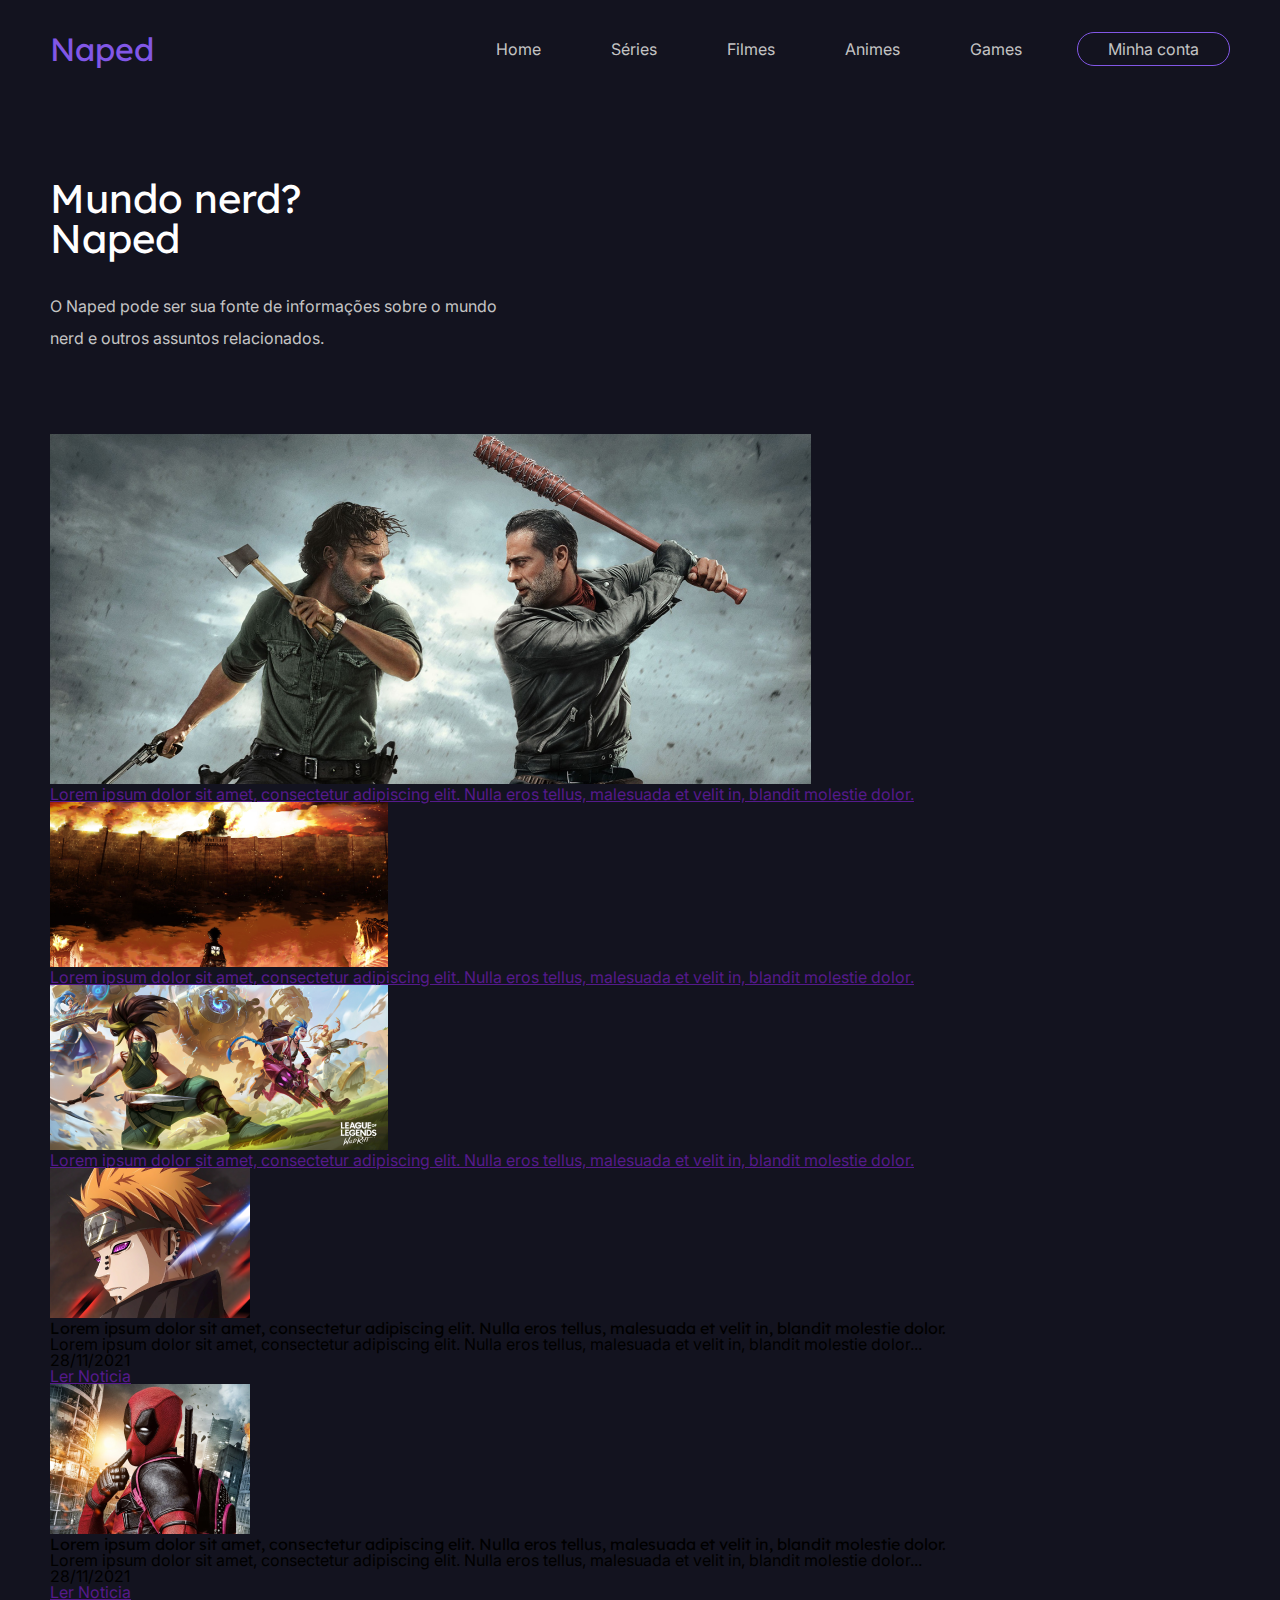
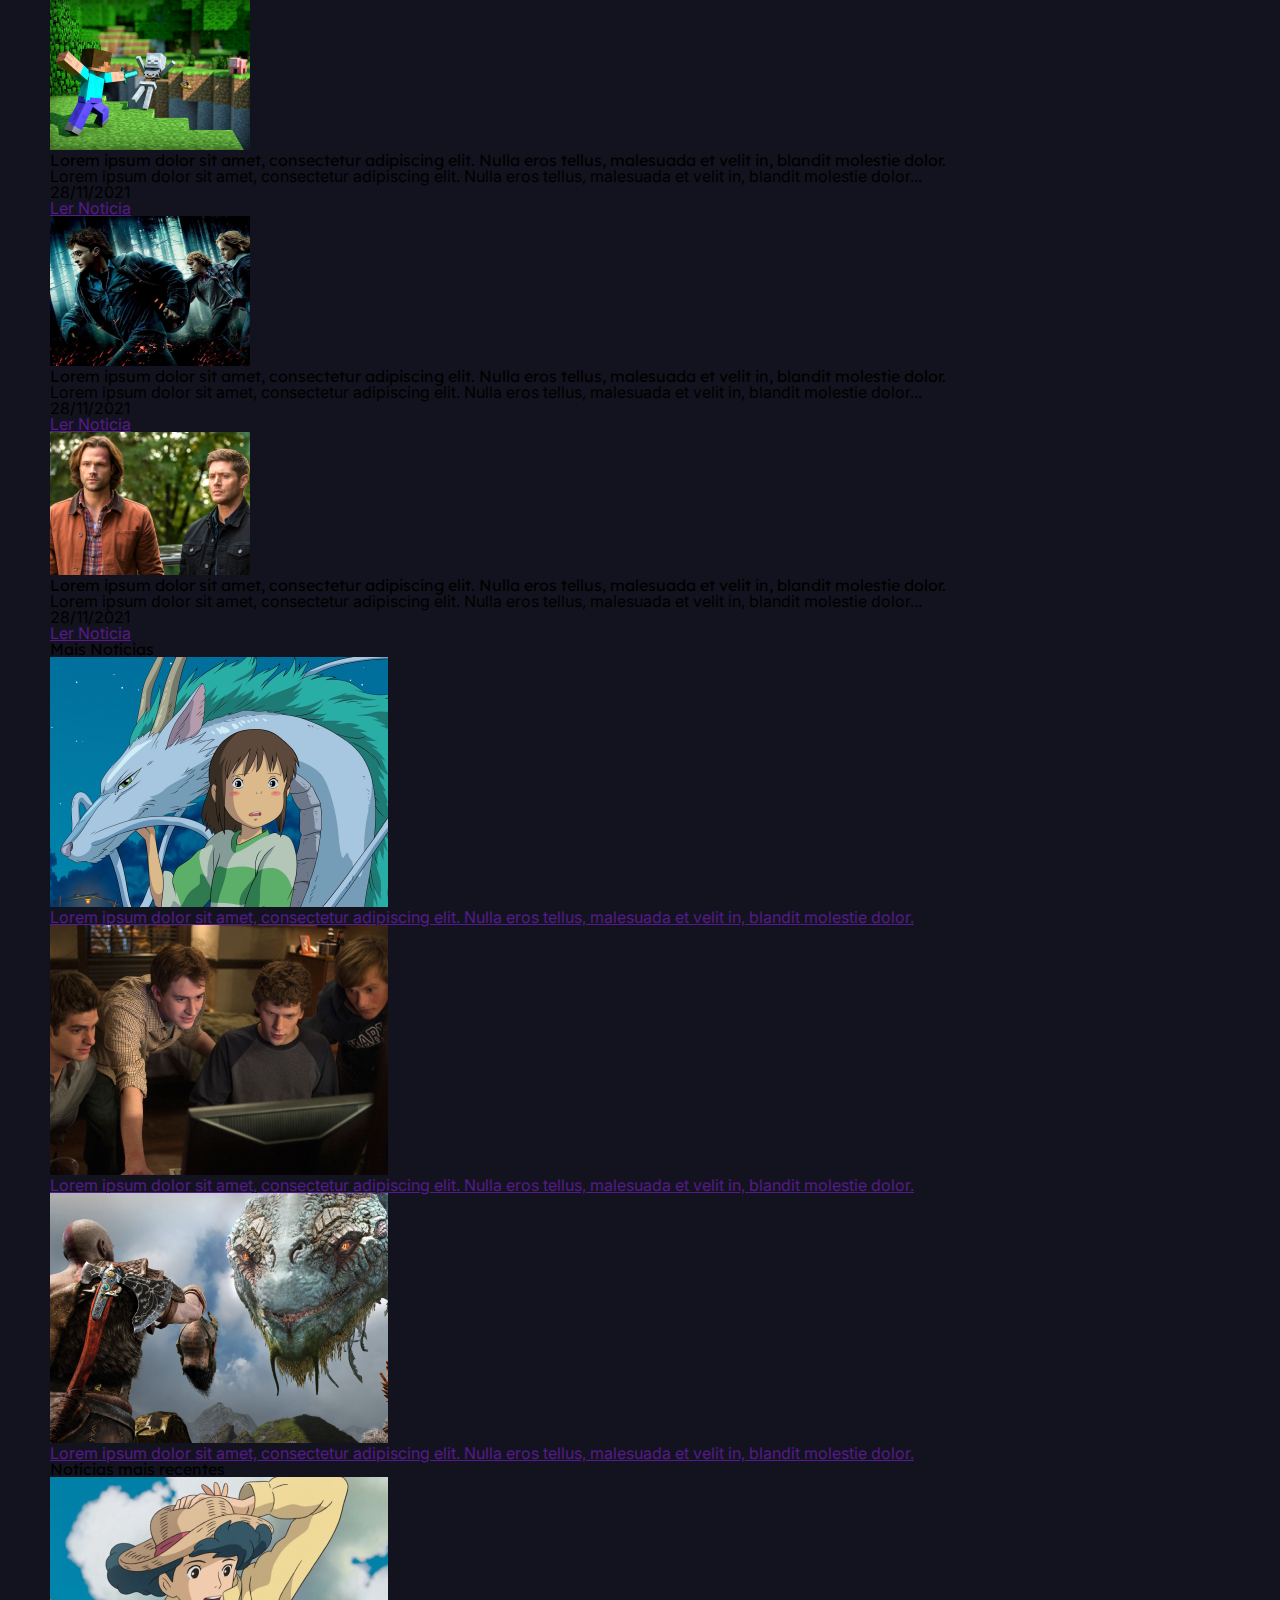
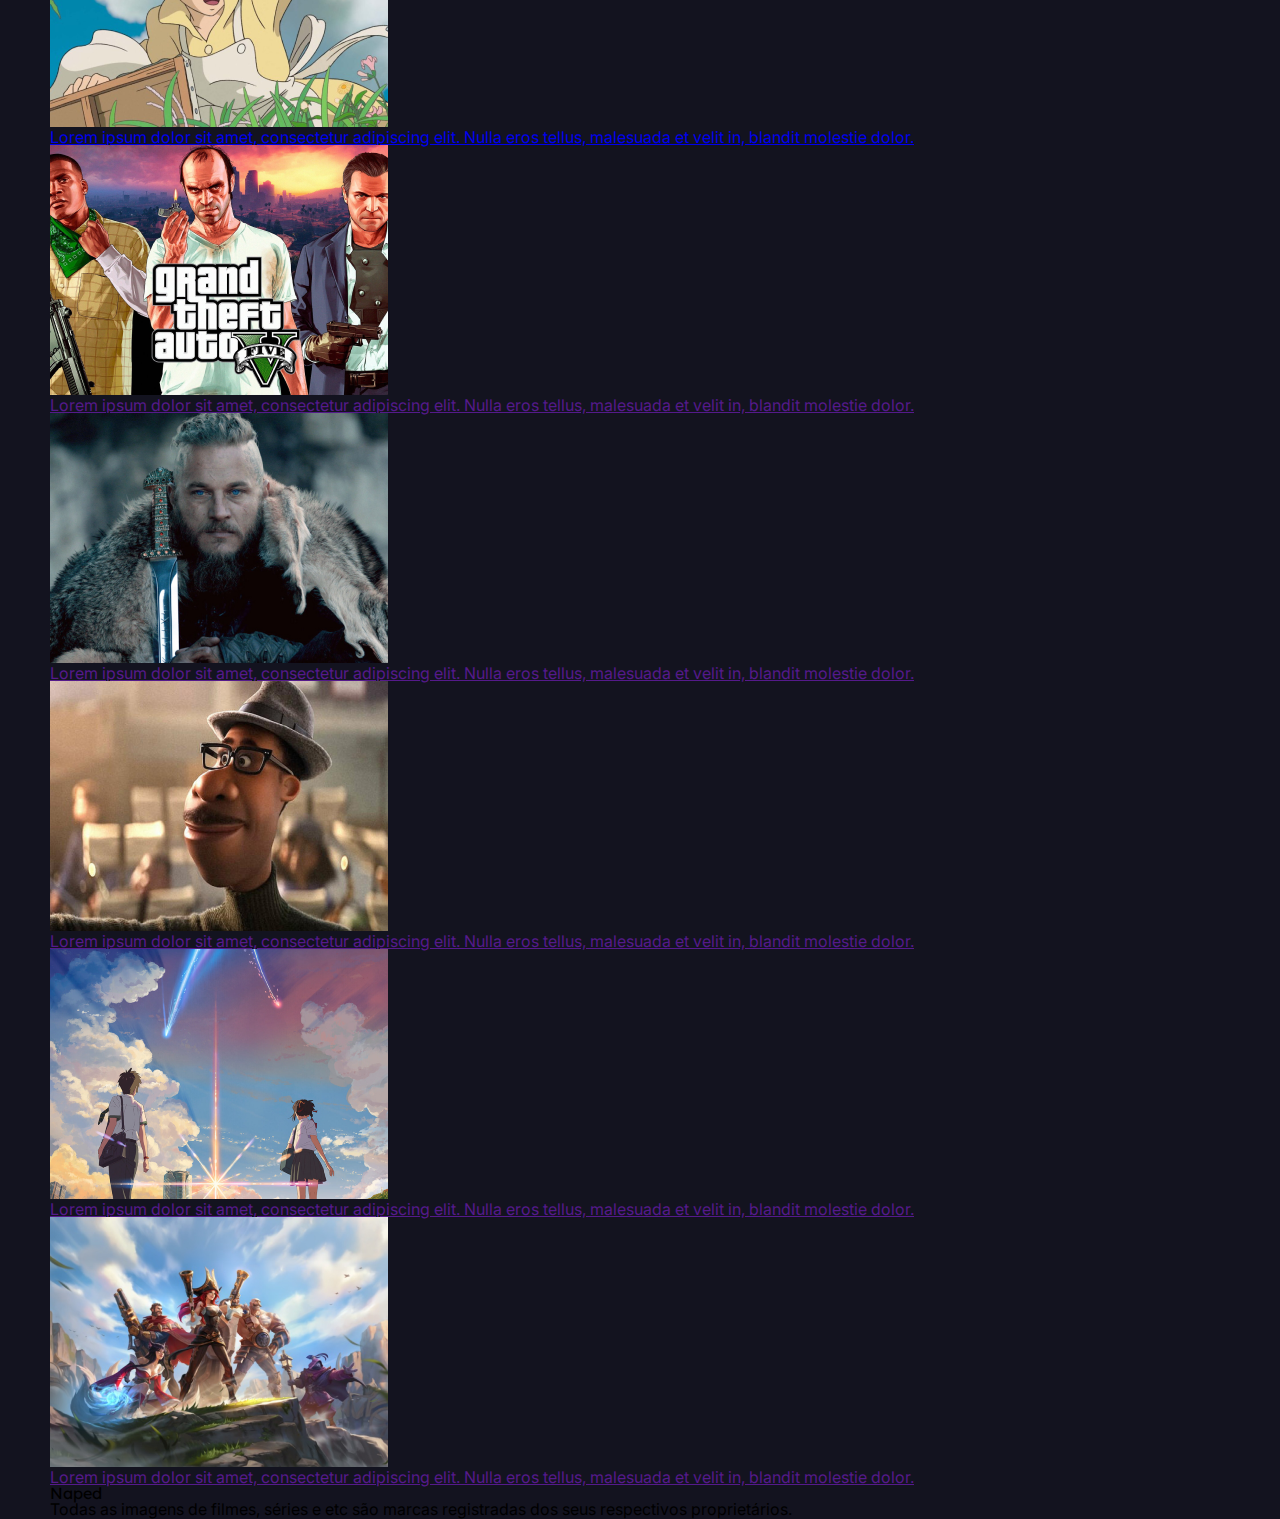
==== index.html @ 2e2c5968 "refatorando o css do header" ====
<!DOCTYPE html>
<html lang="PT-BR">

<head>
  <meta charset="UTF-8">
  <meta http-equiv="X-UA-Compatible" content="IE=edge">
  <meta name="viewport" content="width=device-width, initial-scale=1.0">
  <link rel="preconnect" href="https://fonts.googleapis.com">
  <link rel="preconnect" href="https://fonts.gstatic.com" crossorigin>
  <link href="https://fonts.googleapis.com/css2?family=Inter&family=Lexend+Deca&display=swap" rel="stylesheet">
  <link rel="stylesheet" type="text/css" href="assets/css/main.css">
  <title>Naped - Tudo sobre a cultura nerd</title>
</head>

<body>
  <header>
    <div class="container content-header">
      <h4 class="logo">Naped</h4>
      <nav class="menu">
        <ul>
          <li class="item-menu"><a href="index.html">Home</a></li>
          <li class="item-menu"><a href="not-found.html">Séries</a></li>
          <li class="item-menu"><a href="not-found.html">Filmes</a></li>
          <li class="item-menu"><a href="anime.html">Animes</a></li>
          <li class="item-menu"><a href="not-found.html">Games</a></li>
          <li class="item-menu item-especial"><a href="not-found.html">Minha conta</a></li>
        </ul>
      </nav>
    </div>
  </header>

  <section class="intro">
    <div class="container">
      <div>
        <h1>Mundo nerd?</h1>
        <h1>Naped</h1>
      </div>
      <div class="paragrafo">
        <p>O Naped pode ser sua fonte de informações sobre o mundo nerd e outros assuntos relacionados.</p>
      </div>
    </div>
  </section>

  <section class="main">
    <div class="container area-principal">
      <div class="card-principal">
        <div class="noticia principal-noticia">
          <a href="">
            <img src="assets/img/pagina-principal/ex-img-1.png" alt="">
            <p>Lorem ipsum dolor sit amet, consectetur adipiscing elit. Nulla eros tellus, malesuada et velit in, blandit molestie dolor.</p>
          </a>
        </div>
      </div>
      <div class="cards-secundarios">
        <div class="noticia noticia-secundaria">
          <a href="">
            <img src="assets/img/pagina-principal/ex-img-2.png" alt="">
            <p>Lorem ipsum dolor sit amet, consectetur adipiscing elit. Nulla eros tellus, malesuada et velit in, blandit molestie dolor.</p>
          </a>
        </div>
        <div class="noticia noticia-secundaria">
          <a href="">
            <img src="assets/img/pagina-principal/ex-img-3.png" alt="">
            <p>Lorem ipsum dolor sit amet, consectetur adipiscing elit. Nulla eros tellus, malesuada et velit in, blandit molestie dolor.</p>
          </a>
        </div>
      </div>
    </div>
  </section>


  <section class="news">
    <div class="container segunda-area-noticias">
      <div class="lista-news">
        <ul class="bloco-news">
          <li><img src="assets/img/pagina-principal/naruto.png" alt=""></li>
          <ul class="info-noticia">
            <li>
              <h4 class="link-noticia">Lorem ipsum dolor sit amet, consectetur adipiscing elit. Nulla eros tellus, malesuada et velit in, blandit molestie dolor.</h4>
            </li>
            <li>
              <p>Lorem ipsum dolor sit amet, consectetur adipiscing elit. Nulla eros tellus, malesuada et velit in, blandit molestie dolor...</p>
            </li>
            <li>
              <p class="data">28/11/2021</p>
            </li>
            <li> <a class="botao-noticia" href="">Ler Noticia</a>
            </li>
          </ul>
        </ul>
        <ul class="bloco-news">
          <li><img src="assets/img/pagina-principal/deadpool.png" alt=""></li>
          <ul class="info-noticia">
            <li>
              <h4 class="link-noticia">Lorem ipsum dolor sit amet, consectetur adipiscing elit. Nulla eros tellus, malesuada et velit in, blandit molestie dolor.</h4>
            </li>
            <li>
              <p>Lorem ipsum dolor sit amet, consectetur adipiscing elit. Nulla eros tellus, malesuada et velit in, blandit molestie dolor...</p>
            </li>
            <li>
              <p class="data">28/11/2021</p>
            </li>
            <li> <a class="botao-noticia" href="">Ler Noticia</a>
            </li>
          </ul>
        </ul>
        <ul class="bloco-news">
          <li><img src="assets/img/pagina-principal/minecraft.png" alt=""></li>
          <ul class="info-noticia">
            <li>
              <h4 class="link-noticia">Lorem ipsum dolor sit amet, consectetur adipiscing elit. Nulla eros tellus, malesuada et velit in, blandit molestie dolor.</h4>
            </li>
            <li>
              <p>Lorem ipsum dolor sit amet, consectetur adipiscing elit. Nulla eros tellus, malesuada et velit in, blandit molestie dolor...</p>
            </li>
            <li>
              <p class="data">28/11/2021</p>
            </li>
            <li> <a class="botao-noticia" href="">Ler Noticia</a>
            </li>
          </ul>
        </ul>
        <ul class="bloco-news">
          <li><img src="assets/img/pagina-principal/harry-potter.png" alt=""></li>
          <ul class="info-noticia">
            <li>
              <h4 class="link-noticia">Lorem ipsum dolor sit amet, consectetur adipiscing elit. Nulla eros tellus, malesuada et velit in, blandit molestie dolor.</h4>
            </li>
            <li>
              <p>Lorem ipsum dolor sit amet, consectetur adipiscing elit. Nulla eros tellus, malesuada et velit in, blandit molestie dolor...</p>
            </li>
            <li>
              <p class="data">28/11/2021</p>
            </li>
            <li> <a class="botao-noticia" href="">Ler Noticia</a>
            </li>
          </ul>
        </ul>
        <ul class="bloco-news">
          <li><img src="assets/img/pagina-principal/supernatural.png" alt=""></li>
          <ul class="info-noticia">
            <li>
              <h4 class="link-noticia">Lorem ipsum dolor sit amet, consectetur adipiscing elit. Nulla eros tellus, malesuada et velit in, blandit molestie dolor.</h4>
            </li>
            <li>
              <p>Lorem ipsum dolor sit amet, consectetur adipiscing elit. Nulla eros tellus, malesuada et velit in, blandit molestie dolor...</p>
            </li>
            <li>
              <p class="data">28/11/2021</p>
            </li>
            <li> <a class="botao-noticia" href="">Ler Noticia</a>
            </li>
          </ul>
        </ul>
      </div>
      <div class="lateral-news">
        <h3>Mais Notícias</h3>
        <div class="noticia noticia-secundaria">
          <a href="">
            <img src="assets/img/pagina-principal/viagem-chichiro.png" alt="">
            <p>Lorem ipsum dolor sit amet, consectetur adipiscing elit. Nulla eros tellus, malesuada et velit in, blandit molestie dolor.</p>
          </a>
        </div>
        <div class="noticia noticia-secundaria">
          <a href="">
            <img src="assets/img/pagina-principal/a-rede-social.png" alt="">
            <p>Lorem ipsum dolor sit amet, consectetur adipiscing elit. Nulla eros tellus, malesuada et velit in, blandit molestie dolor.</p>
          </a>
        </div>
        <div class="noticia noticia-secundaria">
          <a href="">
            <img src="assets/img/pagina-principal/kratos.png" alt="">
            <p>Lorem ipsum dolor sit amet, consectetur adipiscing elit. Nulla eros tellus, malesuada et velit in, blandit molestie dolor.</p>
          </a>
        </div>
      </div>
  </section>
  <section>
    <div class="container most-recents">
      <h3>Notícias mais recentes</h3>
    </div>
    <div class="container lista-recentes">
      <div class="item-recente noticia noticia-secundaria">
        <a href="noticia.html">
          <img src="assets/img/pagina-principal/vidas-ao-vento.png" alt="">
          <p>Lorem ipsum dolor sit amet, consectetur adipiscing elit. Nulla eros tellus, malesuada et velit in, blandit molestie dolor.</p>
        </a>
      </div>
      <div class="item-recente noticia noticia-secundaria">
        <a href="">
          <img src="assets/img/pagina-principal/gta-5.png" alt="">
          <p>Lorem ipsum dolor sit amet, consectetur adipiscing elit. Nulla eros tellus, malesuada et velit in, blandit molestie dolor.</p>
        </a>
      </div>
      <div class="item-recente noticia noticia-secundaria">
        <a href="">
          <img src="assets/img/pagina-principal/vikings.png" alt="">
          <p>Lorem ipsum dolor sit amet, consectetur adipiscing elit. Nulla eros tellus, malesuada et velit in, blandit molestie dolor.</p>
        </a>
      </div>
      <div class="item-recente noticia noticia-secundaria">
        <a href="">
          <img src="assets/img/pagina-principal/soul.png" alt="">
          <p>Lorem ipsum dolor sit amet, consectetur adipiscing elit. Nulla eros tellus, malesuada et velit in, blandit molestie dolor.</p>
        </a>
      </div>
      <div class="item-recente noticia noticia-secundaria">
        <a href="">
          <img src="assets/img/pagina-principal/your-name.png" alt="">
          <p>Lorem ipsum dolor sit amet, consectetur adipiscing elit. Nulla eros tellus, malesuada et velit in, blandit molestie dolor.</p>
        </a>
      </div>
      <div class="item-recente noticia noticia-secundaria">
        <a href="">
          <img src="assets/img/pagina-principal/key-visual.png" alt="">
          <p>Lorem ipsum dolor sit amet, consectetur adipiscing elit. Nulla eros tellus, malesuada et velit in, blandit molestie dolor.</p>
        </a>
      </div>
  </section>
  <footer>
    <div class="container conteudo-footer">
      <h3 class="title">Naped</h3>
      <p>Todas as imagens de filmes, séries e etc são marcas registradas dos seus respectivos proprietários.</p>
    </div>
  </footer>
</body>

</html>
---- assets/css/main.css ----
html,body,div,span,applet,object,iframe,h1,h2,h3,h4,h5,h6,p,blockquote,pre,a,abbr,acronym,address,big,cite,code,del,dfn,em,img,ins,kbd,q,s,samp,small,strike,strong,sub,sup,tt,var,b,u,i,center,dl,dt,dd,ol,ul,li,fieldset,form,label,legend,table,caption,tbody,tfoot,thead,tr,th,td,article,aside,canvas,details,embed,figure,figcaption,footer,header,hgroup,menu,nav,output,ruby,section,summary,time,mark,audio,video{margin:0;padding:0;border:0;font-size:100%;font:inherit;vertical-align:baseline}article,aside,details,figcaption,figure,footer,header,hgroup,menu,nav,section{display:block}body{line-height:1}ol,ul{list-style:none}blockquote,q{quotes:none}blockquote:before,blockquote:after,q:before,q:after{content:'';content:none}table{border-collapse:collapse;border-spacing:0}.content-header{display:-webkit-box;display:-ms-flexbox;display:flex;-webkit-box-pack:justify;-ms-flex-pack:justify;justify-content:space-between;-webkit-box-align:center;-ms-flex-align:center;align-items:center;padding:2em 0}.logo{color:#8257e6;font-size:2em}.menu ul{display:-webkit-box;display:-ms-flexbox;display:flex;-webkit-box-align:center;-ms-flex-align:center;align-items:center;gap:2.5em}.menu ul a{color:#c4c4c4;text-decoration:none;list-style:unset;padding:8px 15px}.menu ul a:hover{color:#ffffff}.menu ul .item-especial{border:1px solid #8257e6;border-radius:25px;padding:8px 15px}.intro{margin:3em 0;color:#ffffff}.intro div{display:block;padding:1em 0}.intro h1{font-size:2.5em}.paragrafo{width:40%;color:#c4c4c4;line-height:2em}body{background-color:#13131f;-webkit-box-sizing:border-box;box-sizing:border-box;font-family:'Inter', sans-serif}h1,h2,h3,h4,h5,h6{font-family:'Lexend Deca', sans-serif}.container{width:1180px;margin:0 auto}
/*# sourceMappingURL=main.css.map */
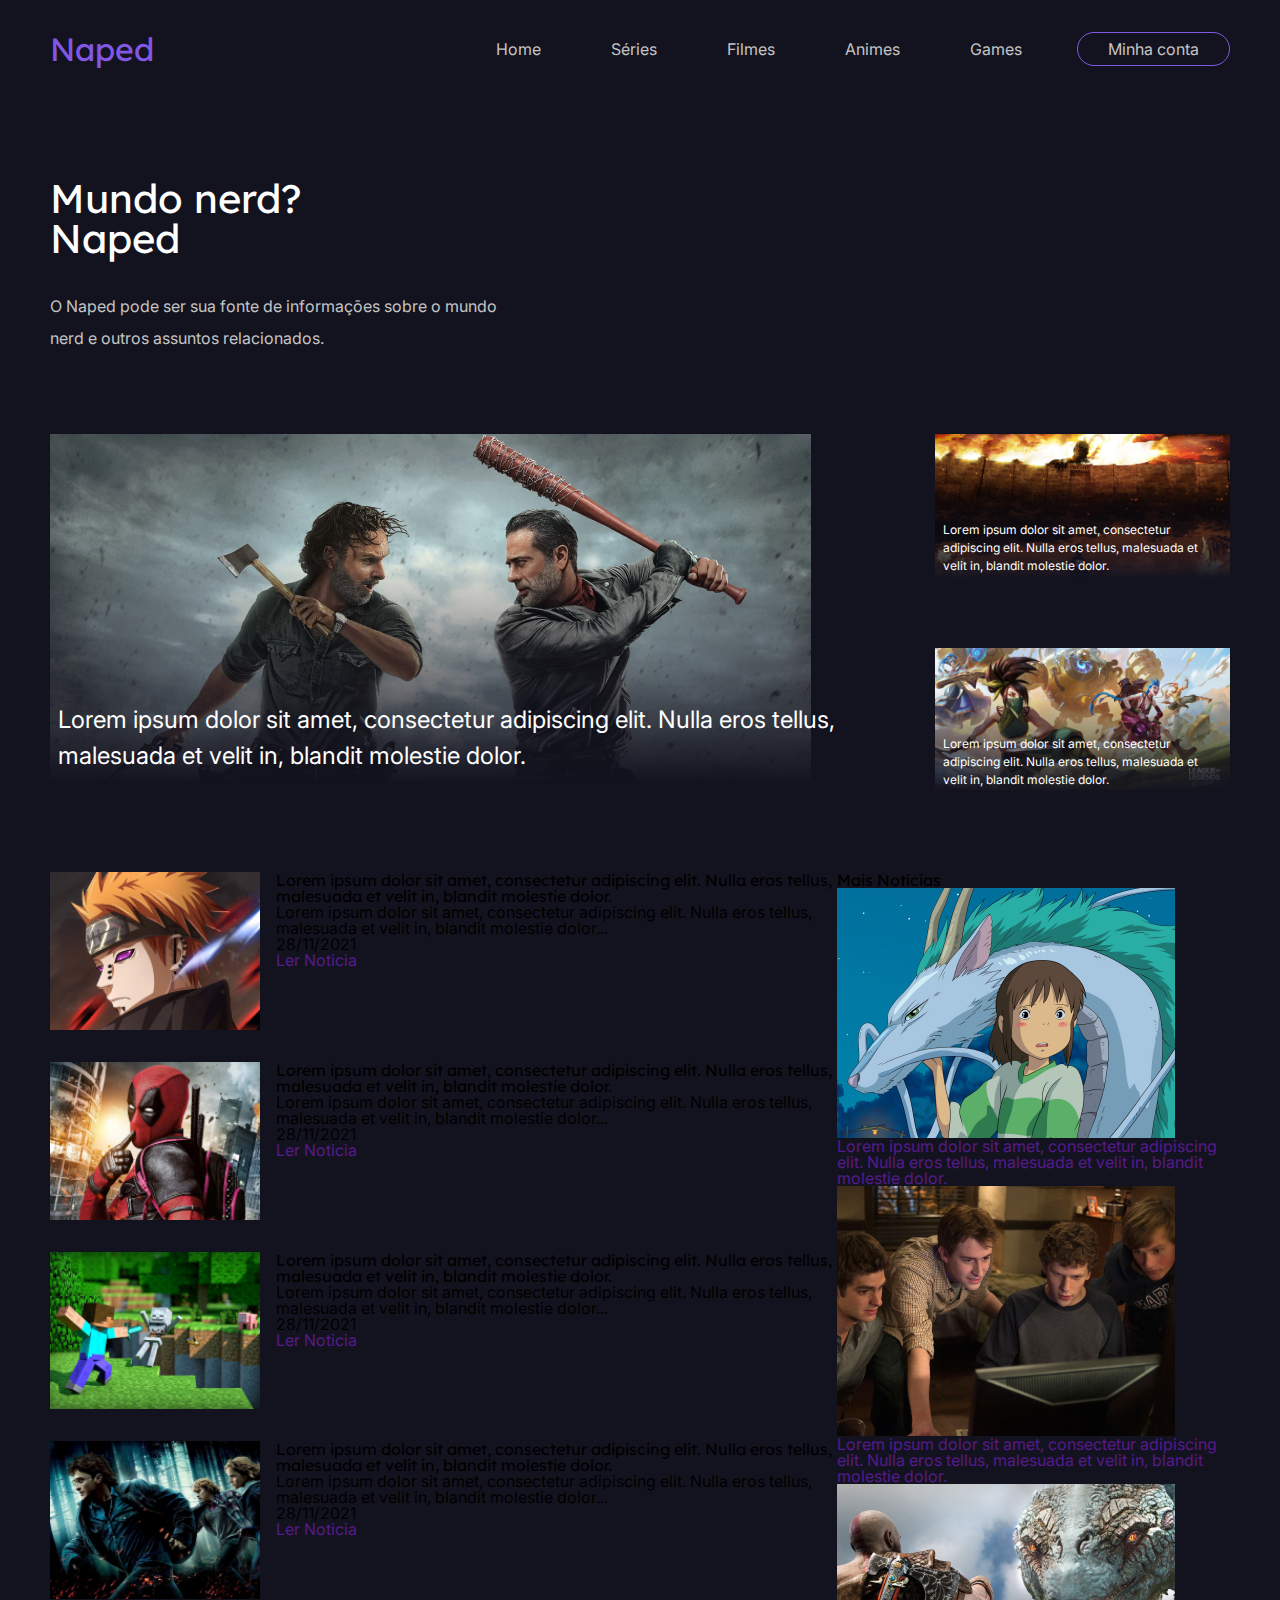
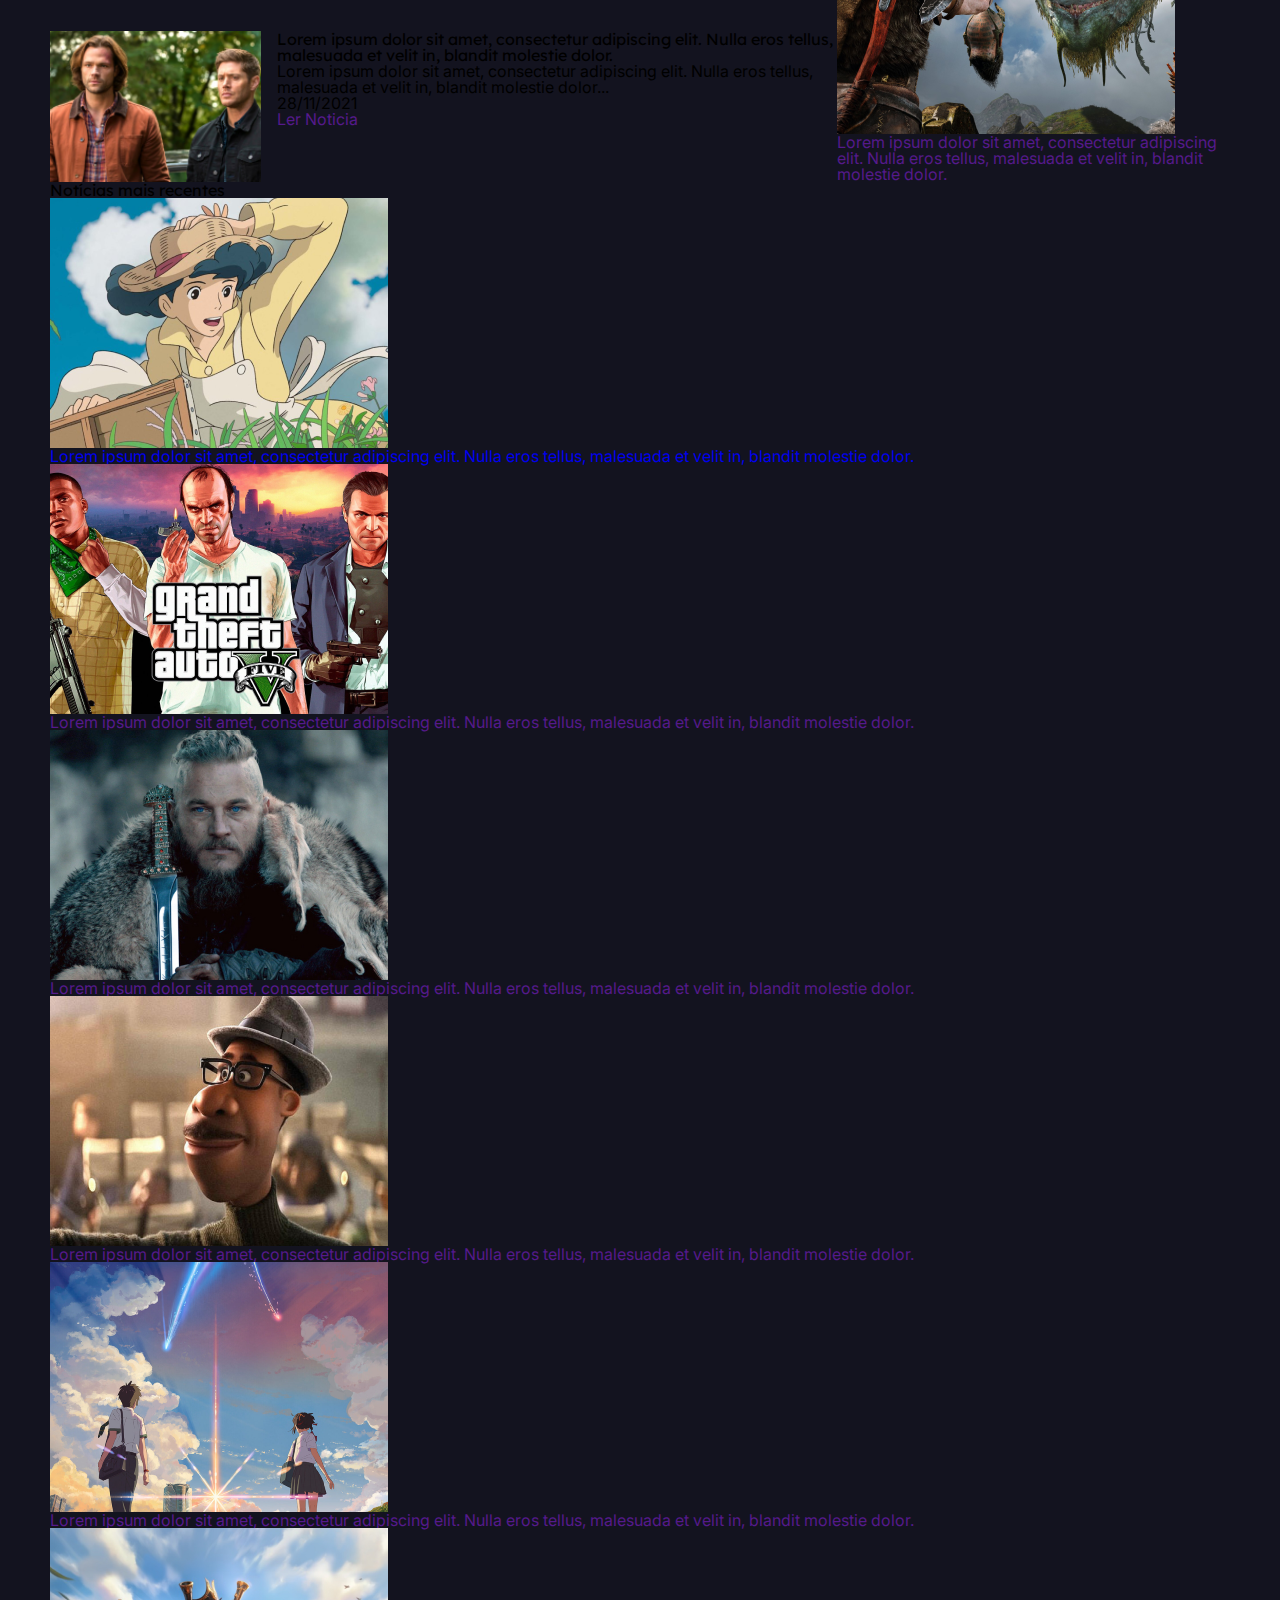
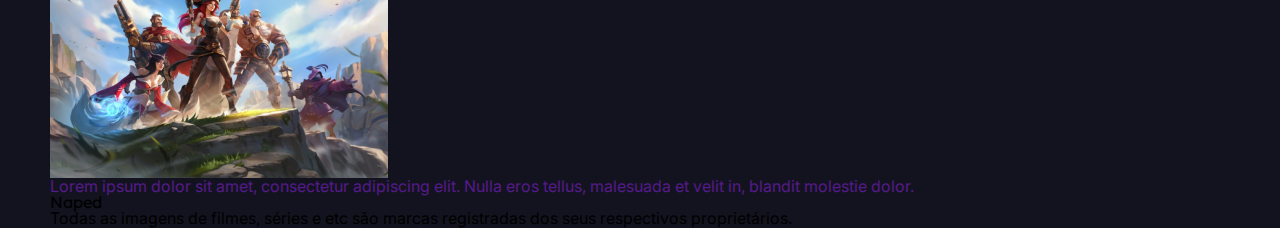
==== commit 047c0fae: "refatorando as sessoes principal e secundaria da home do site" ====
--- a/index.html
+++ b/index.html
@@ -41,118 +41,121 @@
     </div>
   </section>
 
-  <section class="main">
-    <div class="container area-principal">
-      <div class="card-principal">
-        <div class="noticia principal-noticia">
-          <a href="">
-            <img src="assets/img/pagina-principal/ex-img-1.png" alt="">
-            <p>Lorem ipsum dolor sit amet, consectetur adipiscing elit. Nulla eros tellus, malesuada et velit in, blandit molestie dolor.</p>
-          </a>
-        </div>
-      </div>
+  <section class="prime-area">
+    <div class="container noticias-principais">
+      <article class="card-principal">
+        <a href="">
+          <img src="assets/img/pagina-principal/ex-img-1.png" alt="">
+          <p>Lorem ipsum dolor sit amet, consectetur adipiscing elit. Nulla eros tellus, malesuada et velit in, blandit molestie dolor.</p>
+        </a>
+      </article>
       <div class="cards-secundarios">
-        <div class="noticia noticia-secundaria">
+        <article>
           <a href="">
             <img src="assets/img/pagina-principal/ex-img-2.png" alt="">
             <p>Lorem ipsum dolor sit amet, consectetur adipiscing elit. Nulla eros tellus, malesuada et velit in, blandit molestie dolor.</p>
           </a>
-        </div>
-        <div class="noticia noticia-secundaria">
+        </article>
+        <article>
           <a href="">
             <img src="assets/img/pagina-principal/ex-img-3.png" alt="">
             <p>Lorem ipsum dolor sit amet, consectetur adipiscing elit. Nulla eros tellus, malesuada et velit in, blandit molestie dolor.</p>
           </a>
-        </div>
-      </div>
-    </div>
-  </section>
-
+        </article>
+
+      </div>
+    </div>
+  </section>
 
   <section class="news">
-    <div class="container segunda-area-noticias">
-      <div class="lista-news">
-        <ul class="bloco-news">
-          <li><img src="assets/img/pagina-principal/naruto.png" alt=""></li>
-          <ul class="info-noticia">
-            <li>
-              <h4 class="link-noticia">Lorem ipsum dolor sit amet, consectetur adipiscing elit. Nulla eros tellus, malesuada et velit in, blandit molestie dolor.</h4>
-            </li>
-            <li>
-              <p>Lorem ipsum dolor sit amet, consectetur adipiscing elit. Nulla eros tellus, malesuada et velit in, blandit molestie dolor...</p>
-            </li>
-            <li>
-              <p class="data">28/11/2021</p>
-            </li>
-            <li> <a class="botao-noticia" href="">Ler Noticia</a>
-            </li>
-          </ul>
-        </ul>
-        <ul class="bloco-news">
-          <li><img src="assets/img/pagina-principal/deadpool.png" alt=""></li>
-          <ul class="info-noticia">
-            <li>
-              <h4 class="link-noticia">Lorem ipsum dolor sit amet, consectetur adipiscing elit. Nulla eros tellus, malesuada et velit in, blandit molestie dolor.</h4>
-            </li>
-            <li>
-              <p>Lorem ipsum dolor sit amet, consectetur adipiscing elit. Nulla eros tellus, malesuada et velit in, blandit molestie dolor...</p>
-            </li>
-            <li>
-              <p class="data">28/11/2021</p>
-            </li>
-            <li> <a class="botao-noticia" href="">Ler Noticia</a>
-            </li>
-          </ul>
-        </ul>
-        <ul class="bloco-news">
-          <li><img src="assets/img/pagina-principal/minecraft.png" alt=""></li>
-          <ul class="info-noticia">
-            <li>
-              <h4 class="link-noticia">Lorem ipsum dolor sit amet, consectetur adipiscing elit. Nulla eros tellus, malesuada et velit in, blandit molestie dolor.</h4>
-            </li>
-            <li>
-              <p>Lorem ipsum dolor sit amet, consectetur adipiscing elit. Nulla eros tellus, malesuada et velit in, blandit molestie dolor...</p>
-            </li>
-            <li>
-              <p class="data">28/11/2021</p>
-            </li>
-            <li> <a class="botao-noticia" href="">Ler Noticia</a>
-            </li>
-          </ul>
-        </ul>
-        <ul class="bloco-news">
-          <li><img src="assets/img/pagina-principal/harry-potter.png" alt=""></li>
-          <ul class="info-noticia">
-            <li>
-              <h4 class="link-noticia">Lorem ipsum dolor sit amet, consectetur adipiscing elit. Nulla eros tellus, malesuada et velit in, blandit molestie dolor.</h4>
-            </li>
-            <li>
-              <p>Lorem ipsum dolor sit amet, consectetur adipiscing elit. Nulla eros tellus, malesuada et velit in, blandit molestie dolor...</p>
-            </li>
-            <li>
-              <p class="data">28/11/2021</p>
-            </li>
-            <li> <a class="botao-noticia" href="">Ler Noticia</a>
-            </li>
-          </ul>
-        </ul>
-        <ul class="bloco-news">
-          <li><img src="assets/img/pagina-principal/supernatural.png" alt=""></li>
-          <ul class="info-noticia">
-            <li>
-              <h4 class="link-noticia">Lorem ipsum dolor sit amet, consectetur adipiscing elit. Nulla eros tellus, malesuada et velit in, blandit molestie dolor.</h4>
-            </li>
-            <li>
-              <p>Lorem ipsum dolor sit amet, consectetur adipiscing elit. Nulla eros tellus, malesuada et velit in, blandit molestie dolor...</p>
-            </li>
-            <li>
-              <p class="data">28/11/2021</p>
-            </li>
-            <li> <a class="botao-noticia" href="">Ler Noticia</a>
-            </li>
-          </ul>
-        </ul>
-      </div>
+    <div class="container secondary-area">
+      <div class="list-news">
+        <article class="news-item">
+          <img src="assets/img/pagina-principal/naruto.png" alt="">
+          <ul class="info-news">
+            <li>
+              <h4 class="link-noticia">Lorem ipsum dolor sit amet, consectetur adipiscing elit. Nulla eros tellus, malesuada et velit in, blandit molestie dolor.</h4>
+            </li>
+            <li>
+              <p>Lorem ipsum dolor sit amet, consectetur adipiscing elit. Nulla eros tellus, malesuada et velit in, blandit molestie dolor...</p>
+            </li>
+            <li>
+              <p class="data">28/11/2021</p>
+            </li>
+            <li> <a class="botao-noticia" href="">Ler Noticia</a>
+            </li>
+          </ul>
+        </article>
+
+        <article class="news-item">
+          <img src="assets/img/pagina-principal/deadpool.png" alt="">
+          <ul class="info-news">
+            <li>
+              <h4 class="link-noticia">Lorem ipsum dolor sit amet, consectetur adipiscing elit. Nulla eros tellus, malesuada et velit in, blandit molestie dolor.</h4>
+            </li>
+            <li>
+              <p>Lorem ipsum dolor sit amet, consectetur adipiscing elit. Nulla eros tellus, malesuada et velit in, blandit molestie dolor...</p>
+            </li>
+            <li>
+              <p class="data">28/11/2021</p>
+            </li>
+            <li> <a class="botao-noticia" href="">Ler Noticia</a>
+            </li>
+          </ul>
+        </article>
+
+        <article class="news-item">
+          <img src="assets/img/pagina-principal/minecraft.png" alt="">
+          <ul class="info-news">
+            <li>
+              <h4 class="link-noticia">Lorem ipsum dolor sit amet, consectetur adipiscing elit. Nulla eros tellus, malesuada et velit in, blandit molestie dolor.</h4>
+            </li>
+            <li>
+              <p>Lorem ipsum dolor sit amet, consectetur adipiscing elit. Nulla eros tellus, malesuada et velit in, blandit molestie dolor...</p>
+            </li>
+            <li>
+              <p class="data">28/11/2021</p>
+            </li>
+            <li> <a class="botao-noticia" href="">Ler Noticia</a>
+            </li>
+          </ul>
+        </article>
+
+        <article class="news-item">
+          <img src="assets/img/pagina-principal/harry-potter.png" alt="">
+          <ul class="info-news">
+            <li>
+              <h4 class="link-noticia">Lorem ipsum dolor sit amet, consectetur adipiscing elit. Nulla eros tellus, malesuada et velit in, blandit molestie dolor.</h4>
+            </li>
+            <li>
+              <p>Lorem ipsum dolor sit amet, consectetur adipiscing elit. Nulla eros tellus, malesuada et velit in, blandit molestie dolor...</p>
+            </li>
+            <li>
+              <p class="data">28/11/2021</p>
+            </li>
+            <li> <a class="botao-noticia" href="">Ler Noticia</a>
+            </li>
+          </ul>
+        </article>
+
+        <article class="news-item">
+          <img src="assets/img/pagina-principal/supernatural.png" alt="">
+          <ul class="info-news">
+            <li>
+              <h4 class="link-noticia">Lorem ipsum dolor sit amet, consectetur adipiscing elit. Nulla eros tellus, malesuada et velit in, blandit molestie dolor.</h4>
+            </li>
+            <li>
+              <p>Lorem ipsum dolor sit amet, consectetur adipiscing elit. Nulla eros tellus, malesuada et velit in, blandit molestie dolor...</p>
+            </li>
+            <li>
+              <p class="data">28/11/2021</p>
+            </li>
+            <li> <a class="botao-noticia" href="">Ler Noticia</a>
+            </li>
+          </ul>
+        </article>
+      </div>
+
       <div class="lateral-news">
         <h3>Mais Notícias</h3>
         <div class="noticia noticia-secundaria">
@@ -175,6 +178,7 @@
         </div>
       </div>
   </section>
+
   <section>
     <div class="container most-recents">
       <h3>Notícias mais recentes</h3>
--- a/assets/css/main.css
+++ b/assets/css/main.css
@@ -1,2 +1,2 @@
-html,body,div,span,applet,object,iframe,h1,h2,h3,h4,h5,h6,p,blockquote,pre,a,abbr,acronym,address,big,cite,code,del,dfn,em,img,ins,kbd,q,s,samp,small,strike,strong,sub,sup,tt,var,b,u,i,center,dl,dt,dd,ol,ul,li,fieldset,form,label,legend,table,caption,tbody,tfoot,thead,tr,th,td,article,aside,canvas,details,embed,figure,figcaption,footer,header,hgroup,menu,nav,output,ruby,section,summary,time,mark,audio,video{margin:0;padding:0;border:0;font-size:100%;font:inherit;vertical-align:baseline}article,aside,details,figcaption,figure,footer,header,hgroup,menu,nav,section{display:block}body{line-height:1}ol,ul{list-style:none}blockquote,q{quotes:none}blockquote:before,blockquote:after,q:before,q:after{content:'';content:none}table{border-collapse:collapse;border-spacing:0}.content-header{display:-webkit-box;display:-ms-flexbox;display:flex;-webkit-box-pack:justify;-ms-flex-pack:justify;justify-content:space-between;-webkit-box-align:center;-ms-flex-align:center;align-items:center;padding:2em 0}.logo{color:#8257e6;font-size:2em}.menu ul{display:-webkit-box;display:-ms-flexbox;display:flex;-webkit-box-align:center;-ms-flex-align:center;align-items:center;gap:2.5em}.menu ul a{color:#c4c4c4;text-decoration:none;list-style:unset;padding:8px 15px}.menu ul a:hover{color:#ffffff}.menu ul .item-especial{border:1px solid #8257e6;border-radius:25px;padding:8px 15px}.intro{margin:3em 0;color:#ffffff}.intro div{display:block;padding:1em 0}.intro h1{font-size:2.5em}.paragrafo{width:40%;color:#c4c4c4;line-height:2em}body{background-color:#13131f;-webkit-box-sizing:border-box;box-sizing:border-box;font-family:'Inter', sans-serif}h1,h2,h3,h4,h5,h6{font-family:'Lexend Deca', sans-serif}.container{width:1180px;margin:0 auto}
+html,body,div,span,applet,object,iframe,h1,h2,h3,h4,h5,h6,p,blockquote,pre,a,abbr,acronym,address,big,cite,code,del,dfn,em,img,ins,kbd,q,s,samp,small,strike,strong,sub,sup,tt,var,b,u,i,center,dl,dt,dd,ol,ul,li,fieldset,form,label,legend,table,caption,tbody,tfoot,thead,tr,th,td,article,aside,canvas,details,embed,figure,figcaption,footer,header,hgroup,menu,nav,output,ruby,section,summary,time,mark,audio,video{margin:0;padding:0;border:0;font-size:100%;font:inherit;vertical-align:baseline}article,aside,details,figcaption,figure,footer,header,hgroup,menu,nav,section{display:block}body{line-height:1}ol,ul{list-style:none}blockquote,q{quotes:none}blockquote:before,blockquote:after,q:before,q:after{content:'';content:none}table{border-collapse:collapse;border-spacing:0}.content-header{display:-webkit-box;display:-ms-flexbox;display:flex;-webkit-box-pack:justify;-ms-flex-pack:justify;justify-content:space-between;-webkit-box-align:center;-ms-flex-align:center;align-items:center;padding:2em 0}.logo{color:#8257e6;font-size:2em}.menu ul{display:-webkit-box;display:-ms-flexbox;display:flex;-webkit-box-align:center;-ms-flex-align:center;align-items:center;gap:2.5em}.menu ul a{color:#c4c4c4;text-decoration:none;list-style:unset;padding:8px 15px}.menu ul a:hover{color:#ffffff}.menu ul .item-especial{border:1px solid #8257e6;border-radius:25px;padding:8px 15px}.intro{margin:3em 0;color:#ffffff}.intro div{display:block;padding:1em 0}.intro h1{font-size:2.5em}.paragrafo{width:40%;color:#c4c4c4;line-height:2em}.noticias-principais{display:-ms-grid;display:grid;-ms-grid-columns:3fr 1fr;grid-template-columns:3fr 1fr}.noticias-principais img{-webkit-mask-image:-webkit-gradient(linear, left bottom, left top, from(transparent), color-stop(70%, #fff));-webkit-mask-image:linear-gradient(to top, transparent 0%, #fff 70%)}.noticias-principais img:hover{-webkit-mask-image:-webkit-gradient(linear, left bottom, left top, from(transparent), color-stop(20%, #fff));-webkit-mask-image:linear-gradient(to top, transparent 0%, #fff 20%)}.noticias-principais .card-principal p{font-size:1.5em;width:90%;line-height:1.5em;position:relative;padding:8px;top:-90px;color:#ffffff}.noticias-principais .cards-secundarios{display:-webkit-box;display:-ms-flexbox;display:flex;-webkit-box-orient:vertical;-webkit-box-direction:normal;-ms-flex-direction:column;flex-direction:column}.noticias-principais .cards-secundarios p{font-size:0.75em;line-height:1.5em;color:#ffffff;top:-65px;padding:8px;position:relative}.secondary-area{display:-ms-grid;display:grid;-ms-grid-columns:2fr 1fr;grid-template-columns:2fr 1fr}.secondary-area .list-news{display:-ms-grid;display:grid;gap:2em}.secondary-area .list-news .news-item{display:-webkit-box;display:-ms-flexbox;display:flex;gap:1em}body{background-color:#13131f;-webkit-box-sizing:border-box;box-sizing:border-box;font-family:'Inter', sans-serif}h1,h2,h3,h4,h5,h6{font-family:'Lexend Deca', sans-serif}a{text-decoration:none}img{display:block;max-width:100%}.container{width:1180px;margin:0 auto}
 /*# sourceMappingURL=main.css.map */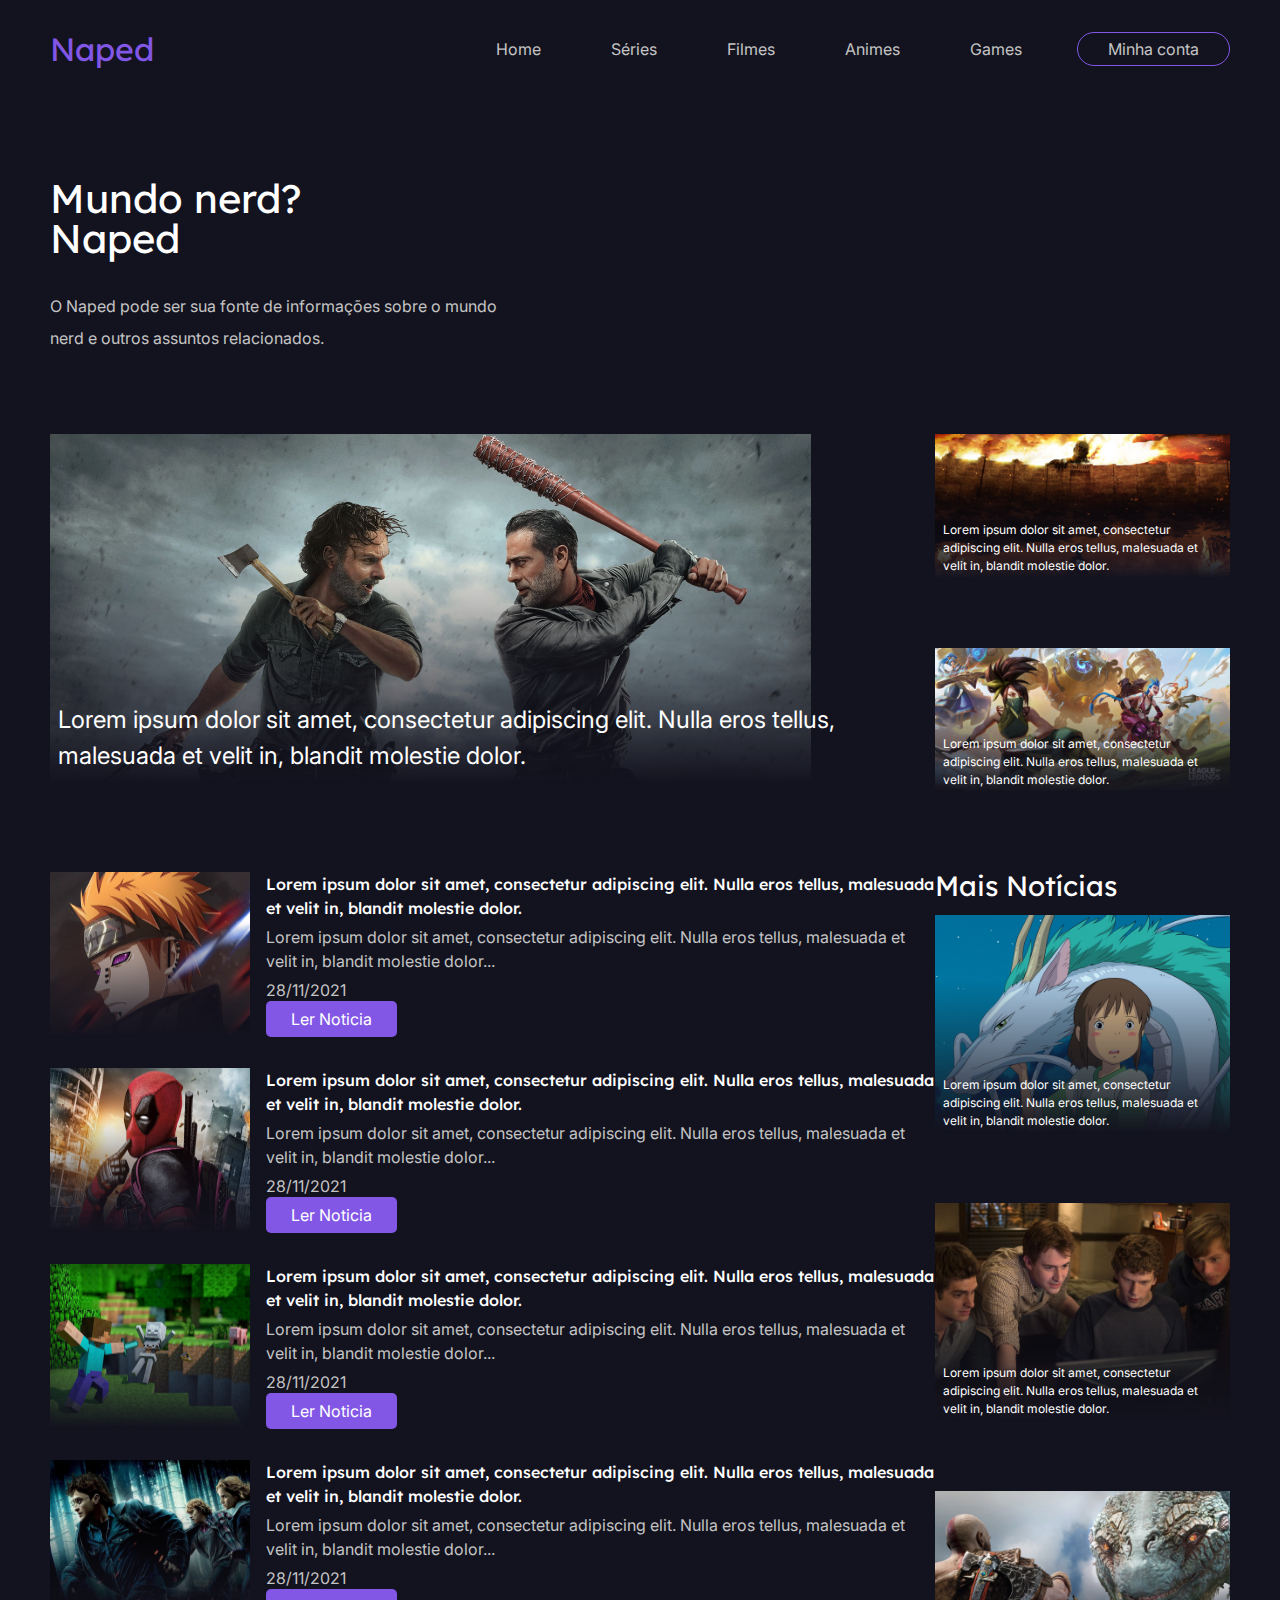
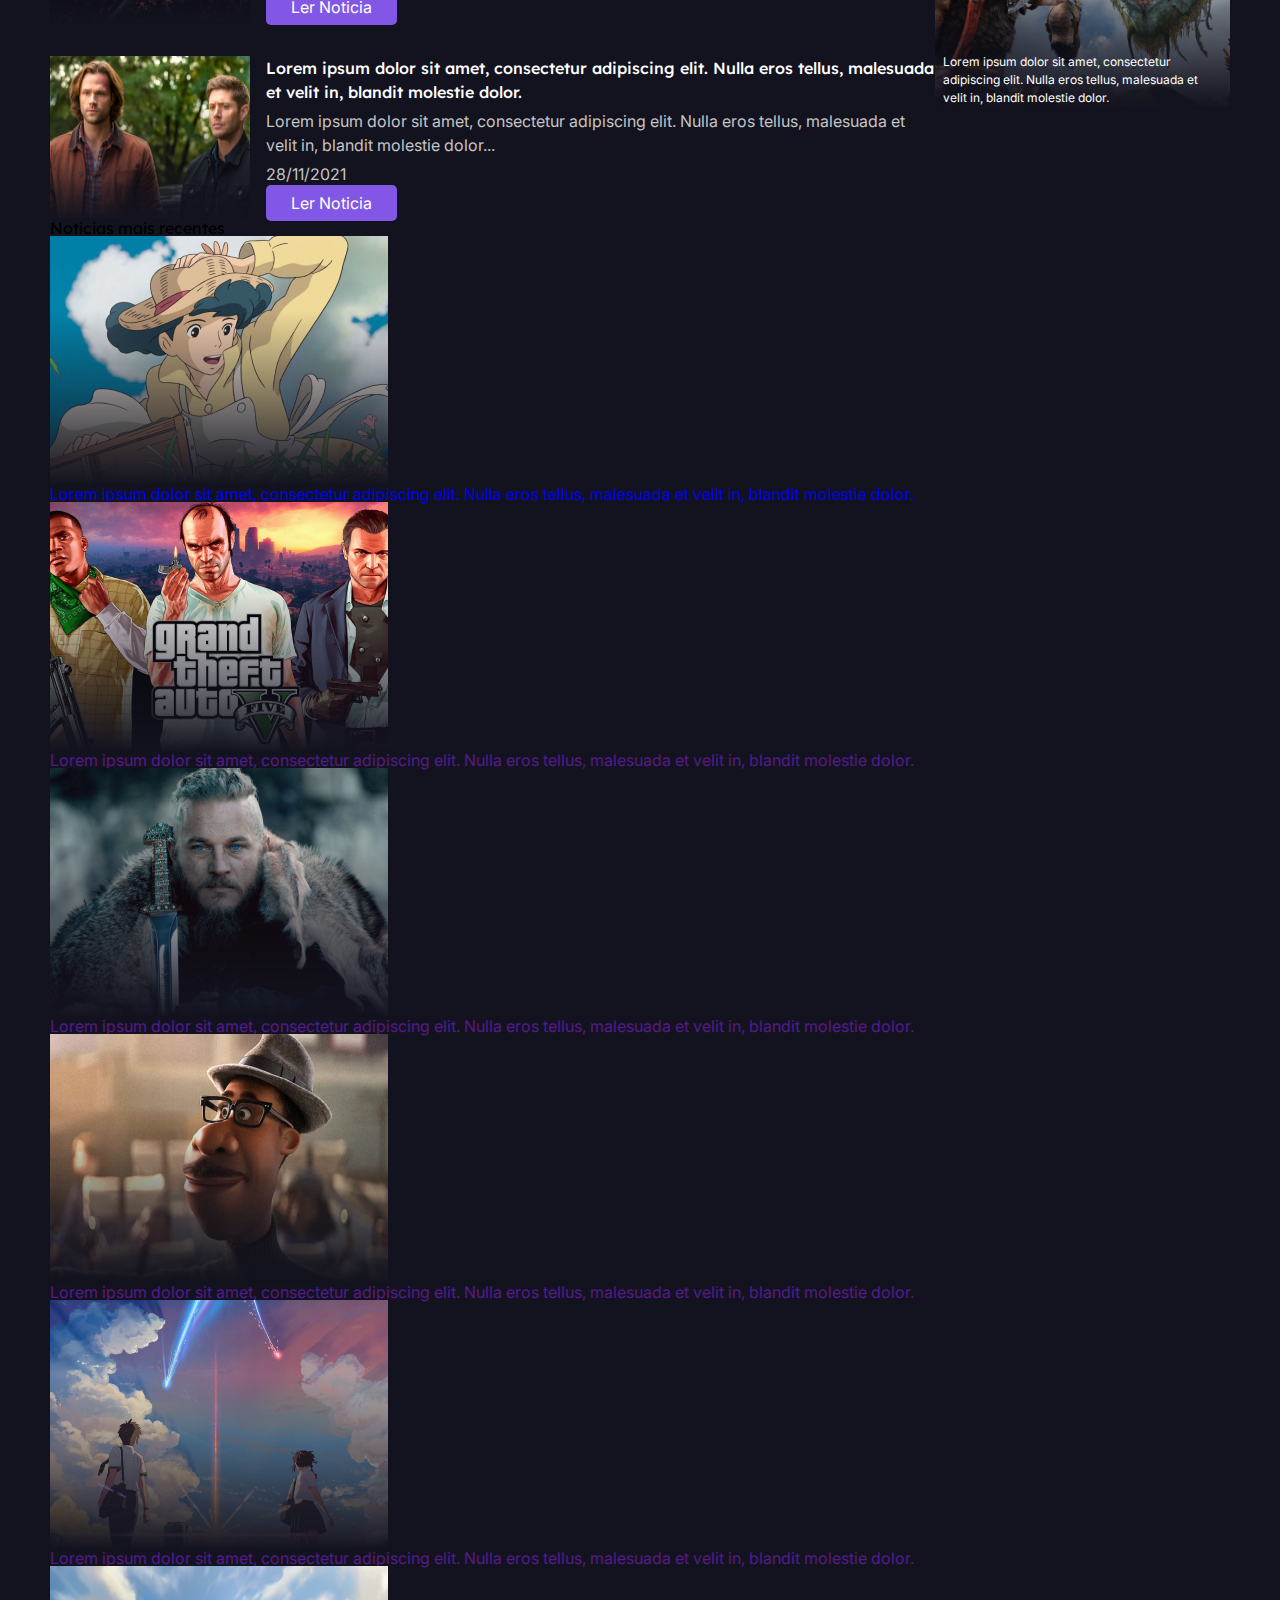
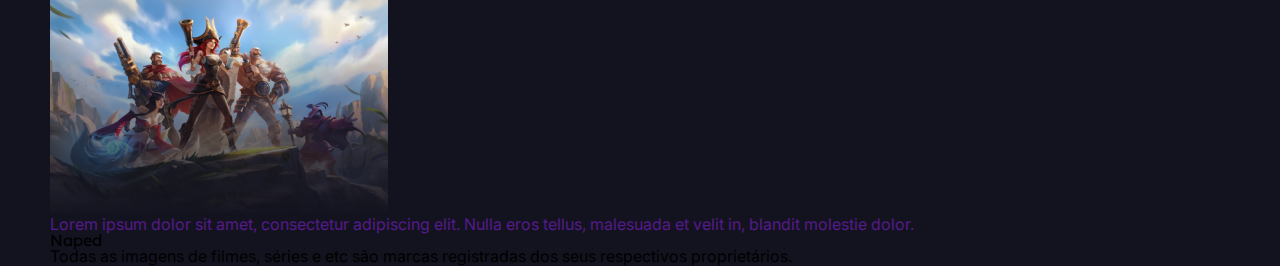
==== commit b7b4974e: "ajustando a area lateral" ====
--- a/index.html
+++ b/index.html
@@ -156,27 +156,27 @@
         </article>
       </div>
 
-      <div class="lateral-news">
-        <h3>Mais Notícias</h3>
-        <div class="noticia noticia-secundaria">
+      <aside>
+        <h5>Mais Notícias</h5>
+        <div class="aside-news">
           <a href="">
             <img src="assets/img/pagina-principal/viagem-chichiro.png" alt="">
             <p>Lorem ipsum dolor sit amet, consectetur adipiscing elit. Nulla eros tellus, malesuada et velit in, blandit molestie dolor.</p>
           </a>
         </div>
-        <div class="noticia noticia-secundaria">
+        <div class="aside-news">
           <a href="">
             <img src="assets/img/pagina-principal/a-rede-social.png" alt="">
             <p>Lorem ipsum dolor sit amet, consectetur adipiscing elit. Nulla eros tellus, malesuada et velit in, blandit molestie dolor.</p>
           </a>
         </div>
-        <div class="noticia noticia-secundaria">
+        <div class="aside-news">
           <a href="">
             <img src="assets/img/pagina-principal/kratos.png" alt="">
             <p>Lorem ipsum dolor sit amet, consectetur adipiscing elit. Nulla eros tellus, malesuada et velit in, blandit molestie dolor.</p>
           </a>
         </div>
-      </div>
+      </aside>
   </section>
 
   <section>
--- a/assets/css/main.css
+++ b/assets/css/main.css
@@ -1,2 +1,2 @@
-html,body,div,span,applet,object,iframe,h1,h2,h3,h4,h5,h6,p,blockquote,pre,a,abbr,acronym,address,big,cite,code,del,dfn,em,img,ins,kbd,q,s,samp,small,strike,strong,sub,sup,tt,var,b,u,i,center,dl,dt,dd,ol,ul,li,fieldset,form,label,legend,table,caption,tbody,tfoot,thead,tr,th,td,article,aside,canvas,details,embed,figure,figcaption,footer,header,hgroup,menu,nav,output,ruby,section,summary,time,mark,audio,video{margin:0;padding:0;border:0;font-size:100%;font:inherit;vertical-align:baseline}article,aside,details,figcaption,figure,footer,header,hgroup,menu,nav,section{display:block}body{line-height:1}ol,ul{list-style:none}blockquote,q{quotes:none}blockquote:before,blockquote:after,q:before,q:after{content:'';content:none}table{border-collapse:collapse;border-spacing:0}.content-header{display:-webkit-box;display:-ms-flexbox;display:flex;-webkit-box-pack:justify;-ms-flex-pack:justify;justify-content:space-between;-webkit-box-align:center;-ms-flex-align:center;align-items:center;padding:2em 0}.logo{color:#8257e6;font-size:2em}.menu ul{display:-webkit-box;display:-ms-flexbox;display:flex;-webkit-box-align:center;-ms-flex-align:center;align-items:center;gap:2.5em}.menu ul a{color:#c4c4c4;text-decoration:none;list-style:unset;padding:8px 15px}.menu ul a:hover{color:#ffffff}.menu ul .item-especial{border:1px solid #8257e6;border-radius:25px;padding:8px 15px}.intro{margin:3em 0;color:#ffffff}.intro div{display:block;padding:1em 0}.intro h1{font-size:2.5em}.paragrafo{width:40%;color:#c4c4c4;line-height:2em}.noticias-principais{display:-ms-grid;display:grid;-ms-grid-columns:3fr 1fr;grid-template-columns:3fr 1fr}.noticias-principais img{-webkit-mask-image:-webkit-gradient(linear, left bottom, left top, from(transparent), color-stop(70%, #fff));-webkit-mask-image:linear-gradient(to top, transparent 0%, #fff 70%)}.noticias-principais img:hover{-webkit-mask-image:-webkit-gradient(linear, left bottom, left top, from(transparent), color-stop(20%, #fff));-webkit-mask-image:linear-gradient(to top, transparent 0%, #fff 20%)}.noticias-principais .card-principal p{font-size:1.5em;width:90%;line-height:1.5em;position:relative;padding:8px;top:-90px;color:#ffffff}.noticias-principais .cards-secundarios{display:-webkit-box;display:-ms-flexbox;display:flex;-webkit-box-orient:vertical;-webkit-box-direction:normal;-ms-flex-direction:column;flex-direction:column}.noticias-principais .cards-secundarios p{font-size:0.75em;line-height:1.5em;color:#ffffff;top:-65px;padding:8px;position:relative}.secondary-area{display:-ms-grid;display:grid;-ms-grid-columns:2fr 1fr;grid-template-columns:2fr 1fr}.secondary-area .list-news{display:-ms-grid;display:grid;gap:2em}.secondary-area .list-news .news-item{display:-webkit-box;display:-ms-flexbox;display:flex;gap:1em}body{background-color:#13131f;-webkit-box-sizing:border-box;box-sizing:border-box;font-family:'Inter', sans-serif}h1,h2,h3,h4,h5,h6{font-family:'Lexend Deca', sans-serif}a{text-decoration:none}img{display:block;max-width:100%}.container{width:1180px;margin:0 auto}
+html,body,div,span,applet,object,iframe,h1,h2,h3,h4,h5,h6,p,blockquote,pre,a,abbr,acronym,address,big,cite,code,del,dfn,em,img,ins,kbd,q,s,samp,small,strike,strong,sub,sup,tt,var,b,u,i,center,dl,dt,dd,ol,ul,li,fieldset,form,label,legend,table,caption,tbody,tfoot,thead,tr,th,td,article,aside,canvas,details,embed,figure,figcaption,footer,header,hgroup,menu,nav,output,ruby,section,summary,time,mark,audio,video{margin:0;padding:0;border:0;font-size:100%;font:inherit;vertical-align:baseline}article,aside,details,figcaption,figure,footer,header,hgroup,menu,nav,section{display:block}body{line-height:1}ol,ul{list-style:none}blockquote,q{quotes:none}blockquote:before,blockquote:after,q:before,q:after{content:'';content:none}table{border-collapse:collapse;border-spacing:0}.content-header{display:-webkit-box;display:-ms-flexbox;display:flex;-webkit-box-pack:justify;-ms-flex-pack:justify;justify-content:space-between;-webkit-box-align:center;-ms-flex-align:center;align-items:center;padding:2em 0}.logo{color:#8257e6;font-size:2em}.menu ul{display:-webkit-box;display:-ms-flexbox;display:flex;-webkit-box-align:center;-ms-flex-align:center;align-items:center;gap:2.5em}.menu ul a{color:#c4c4c4;text-decoration:none;list-style:unset;padding:8px 15px}.menu ul a:hover{color:#ffffff}.menu ul .item-especial{border:1px solid #8257e6;border-radius:25px;padding:8px 15px}.intro{margin:3em 0;color:#ffffff}.intro div{display:block;padding:1em 0}.intro h1{font-size:2.5em}.paragrafo{width:40%;color:#c4c4c4;line-height:2em}.noticias-principais{display:-ms-grid;display:grid;-ms-grid-columns:3fr 1fr;grid-template-columns:3fr 1fr}.noticias-principais .card-principal p{font-size:1.5em;width:90%;line-height:1.5em;position:relative;padding:8px;top:-90px;color:#ffffff}.noticias-principais .cards-secundarios{display:-webkit-box;display:-ms-flexbox;display:flex;-webkit-box-orient:vertical;-webkit-box-direction:normal;-ms-flex-direction:column;flex-direction:column}.noticias-principais .cards-secundarios p{font-size:0.75em;line-height:1.5em;color:#ffffff;top:-65px;padding:8px;position:relative}.secondary-area{display:-ms-grid;display:grid;-ms-grid-columns:3fr 1fr;grid-template-columns:3fr 1fr}.secondary-area .list-news{display:-ms-grid;display:grid;gap:2em}.secondary-area .list-news .news-item{display:-webkit-box;display:-ms-flexbox;display:flex;gap:1em}.secondary-area .list-news .news-item li{color:#ffffff;margin-bottom:5px;line-height:1.5em}.secondary-area .list-news .news-item li p{color:#c4c4c4}.secondary-area .list-news .news-item .link-noticia{font-weight:500}.secondary-area .list-news .news-item .botao-noticia{margin-top:10px;padding:8px 25px;color:#ffffff;background:#8257e6;border-radius:5px}aside h5{font-size:1.75em;margin-bottom:15px;color:#ffffff}aside .aside-news p{font-size:0.75em;line-height:1.5em;color:#ffffff;top:-65px;padding:8px;position:relative}body{background-color:#13131f;-webkit-box-sizing:border-box;box-sizing:border-box;font-family:'Inter', sans-serif}h1,h2,h3,h4,h5,h6{font-family:'Lexend Deca', sans-serif}a{text-decoration:none}img{display:block;max-width:100%;-webkit-mask-image:-webkit-gradient(linear, left bottom, left top, from(transparent), color-stop(70%, #fff));-webkit-mask-image:linear-gradient(to top, transparent 0%, #fff 70%)}img:hover{-webkit-mask-image:-webkit-gradient(linear, left bottom, left top, from(transparent), color-stop(20%, #fff));-webkit-mask-image:linear-gradient(to top, transparent 0%, #fff 20%)}.container{width:1180px;margin:0 auto}
 /*# sourceMappingURL=main.css.map */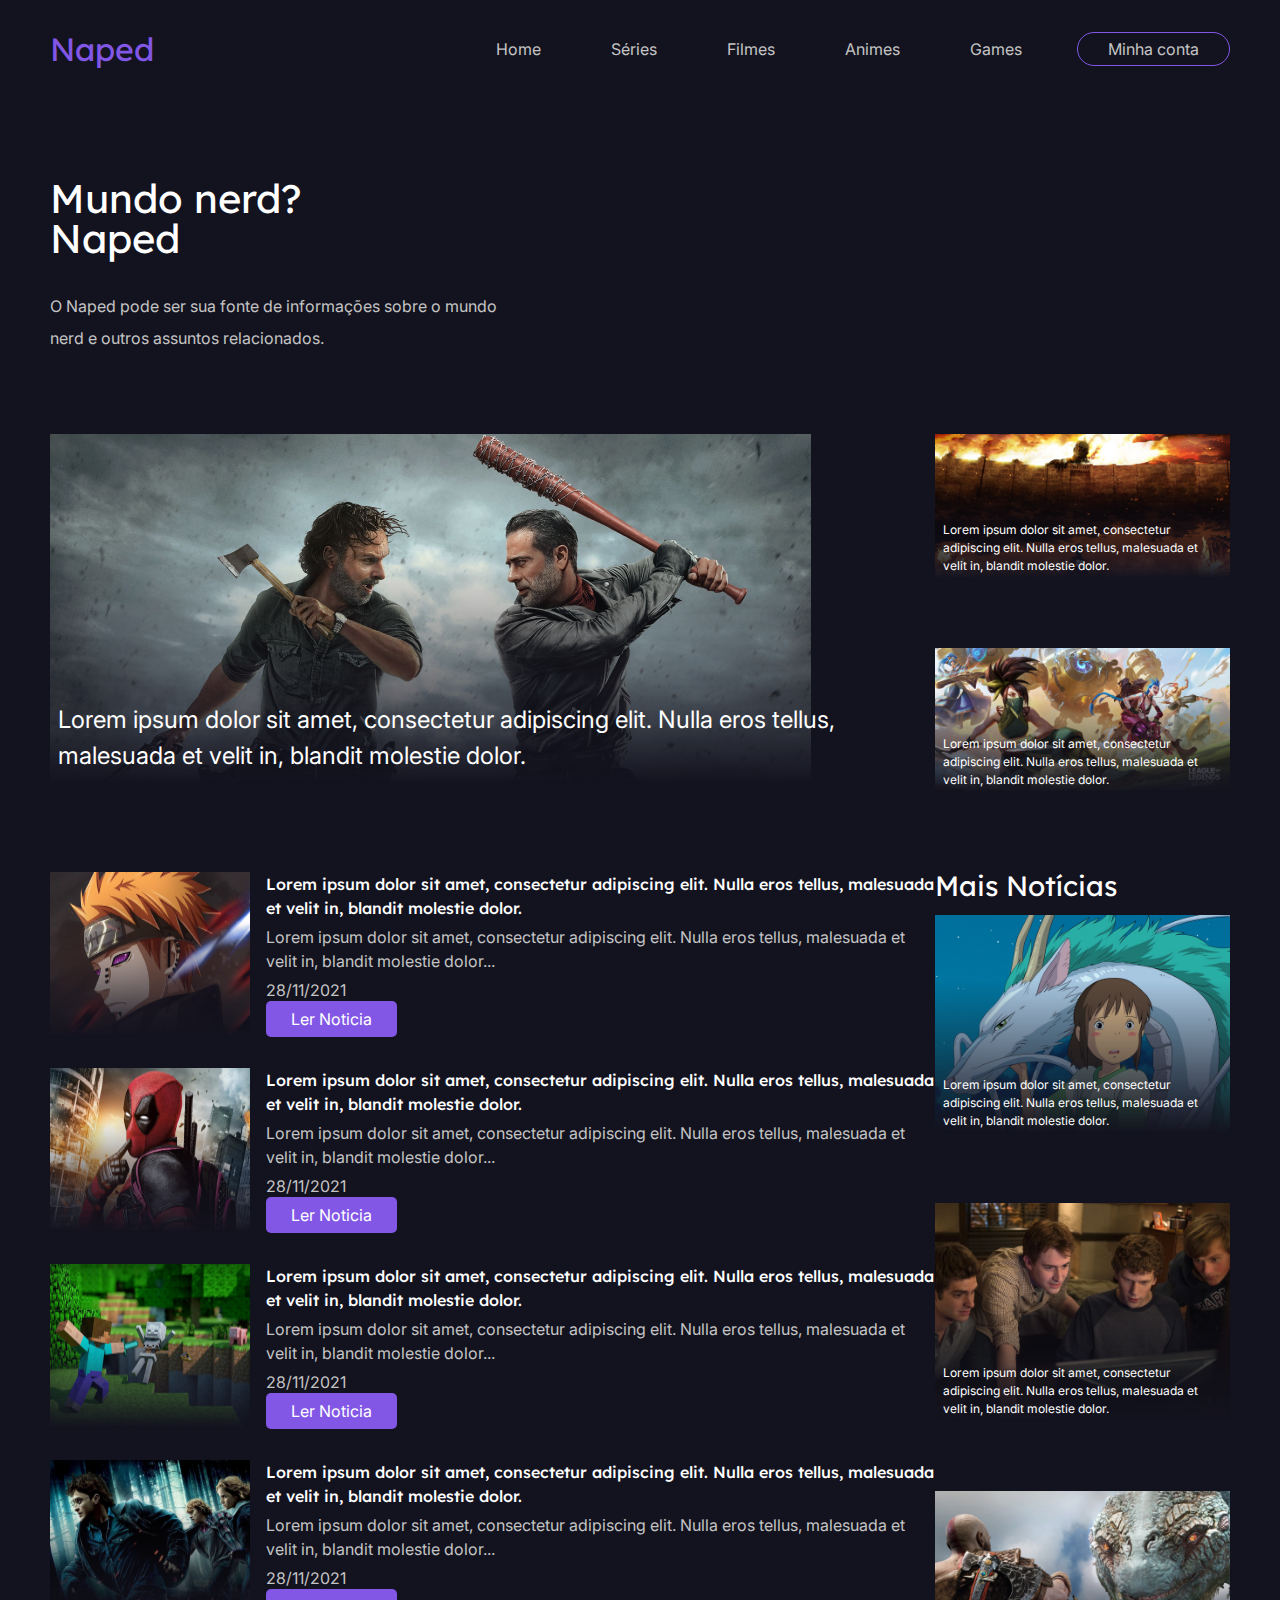
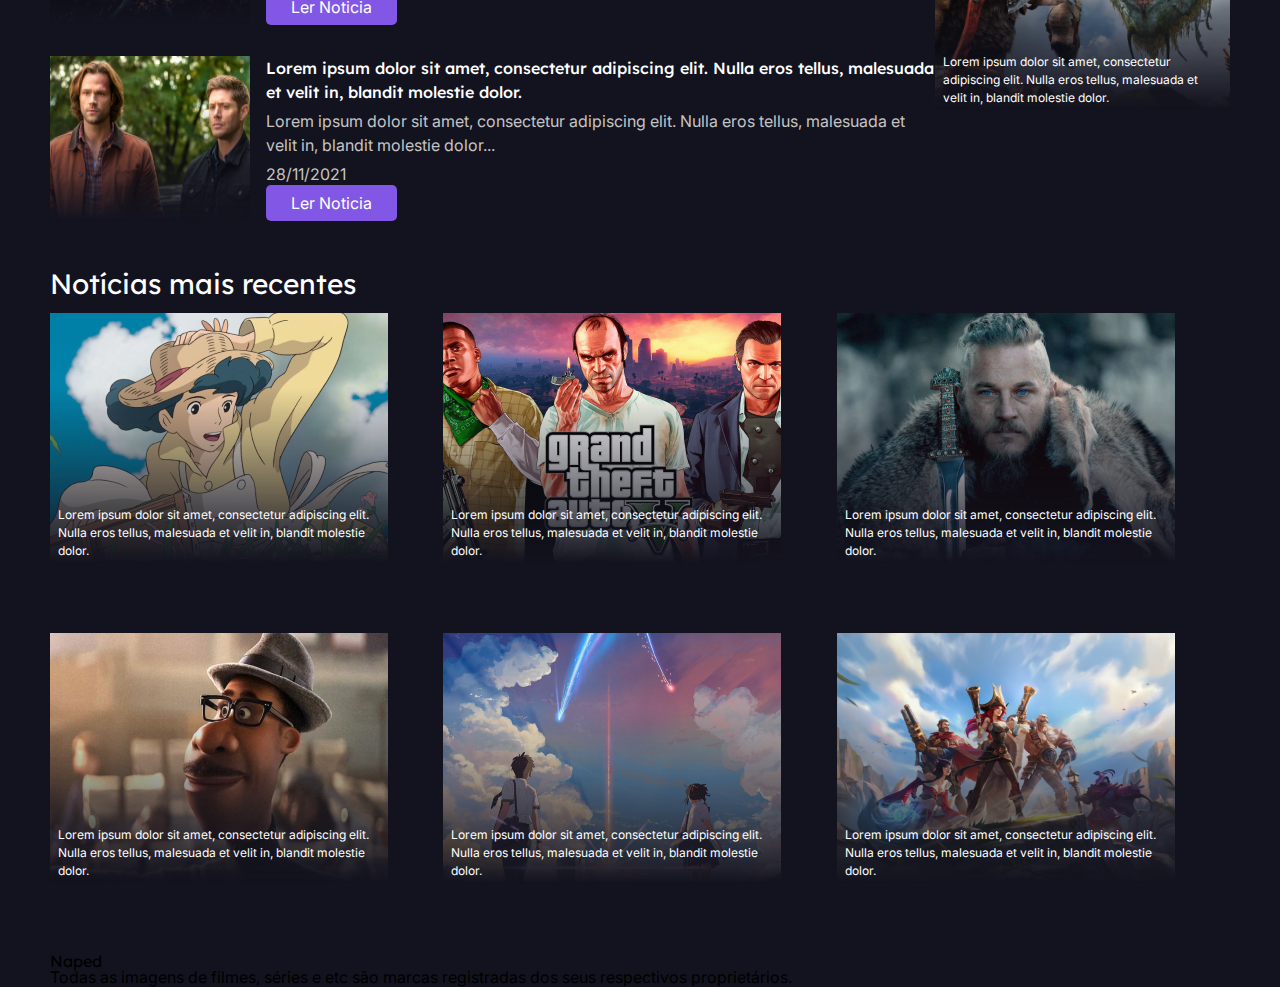
==== commit 5673e196: "ajustando a area de noticias recentes" ====
--- a/index.html
+++ b/index.html
@@ -158,69 +158,72 @@
 
       <aside>
         <h5>Mais Notícias</h5>
-        <div class="aside-news">
+        <article class="aside-news">
           <a href="">
             <img src="assets/img/pagina-principal/viagem-chichiro.png" alt="">
             <p>Lorem ipsum dolor sit amet, consectetur adipiscing elit. Nulla eros tellus, malesuada et velit in, blandit molestie dolor.</p>
           </a>
-        </div>
-        <div class="aside-news">
+        </article>
+        <article class="aside-news">
           <a href="">
             <img src="assets/img/pagina-principal/a-rede-social.png" alt="">
             <p>Lorem ipsum dolor sit amet, consectetur adipiscing elit. Nulla eros tellus, malesuada et velit in, blandit molestie dolor.</p>
           </a>
-        </div>
-        <div class="aside-news">
+        </article>
+        <article class="aside-news">
           <a href="">
             <img src="assets/img/pagina-principal/kratos.png" alt="">
             <p>Lorem ipsum dolor sit amet, consectetur adipiscing elit. Nulla eros tellus, malesuada et velit in, blandit molestie dolor.</p>
           </a>
-        </div>
+        </article>
       </aside>
   </section>
 
-  <section>
+  <section class="recents">
     <div class="container most-recents">
-      <h3>Notícias mais recentes</h3>
-    </div>
-    <div class="container lista-recentes">
-      <div class="item-recente noticia noticia-secundaria">
-        <a href="noticia.html">
-          <img src="assets/img/pagina-principal/vidas-ao-vento.png" alt="">
-          <p>Lorem ipsum dolor sit amet, consectetur adipiscing elit. Nulla eros tellus, malesuada et velit in, blandit molestie dolor.</p>
-        </a>
-      </div>
-      <div class="item-recente noticia noticia-secundaria">
-        <a href="">
-          <img src="assets/img/pagina-principal/gta-5.png" alt="">
-          <p>Lorem ipsum dolor sit amet, consectetur adipiscing elit. Nulla eros tellus, malesuada et velit in, blandit molestie dolor.</p>
-        </a>
-      </div>
-      <div class="item-recente noticia noticia-secundaria">
-        <a href="">
-          <img src="assets/img/pagina-principal/vikings.png" alt="">
-          <p>Lorem ipsum dolor sit amet, consectetur adipiscing elit. Nulla eros tellus, malesuada et velit in, blandit molestie dolor.</p>
-        </a>
-      </div>
-      <div class="item-recente noticia noticia-secundaria">
-        <a href="">
-          <img src="assets/img/pagina-principal/soul.png" alt="">
-          <p>Lorem ipsum dolor sit amet, consectetur adipiscing elit. Nulla eros tellus, malesuada et velit in, blandit molestie dolor.</p>
-        </a>
-      </div>
-      <div class="item-recente noticia noticia-secundaria">
-        <a href="">
-          <img src="assets/img/pagina-principal/your-name.png" alt="">
-          <p>Lorem ipsum dolor sit amet, consectetur adipiscing elit. Nulla eros tellus, malesuada et velit in, blandit molestie dolor.</p>
-        </a>
-      </div>
-      <div class="item-recente noticia noticia-secundaria">
-        <a href="">
-          <img src="assets/img/pagina-principal/key-visual.png" alt="">
-          <p>Lorem ipsum dolor sit amet, consectetur adipiscing elit. Nulla eros tellus, malesuada et velit in, blandit molestie dolor.</p>
-        </a>
-      </div>
-  </section>
+      <h5>Notícias mais recentes</h5>
+      <div class="list-recents">
+        <article class="item-recente noticia noticia-secundaria">
+          <a href="noticia.html">
+            <img src="assets/img/pagina-principal/vidas-ao-vento.png" alt="">
+            <p>Lorem ipsum dolor sit amet, consectetur adipiscing elit. Nulla eros tellus, malesuada et velit in, blandit molestie dolor.</p>
+          </a>
+        </article>
+        <article class="item-recente noticia noticia-secundaria">
+          <a href="">
+            <img src="assets/img/pagina-principal/gta-5.png" alt="">
+            <p>Lorem ipsum dolor sit amet, consectetur adipiscing elit. Nulla eros tellus, malesuada et velit in, blandit molestie dolor.</p>
+          </a>
+        </article>
+        <article class="item-recente noticia noticia-secundaria">
+          <a href="">
+            <img src="assets/img/pagina-principal/vikings.png" alt="">
+            <p>Lorem ipsum dolor sit amet, consectetur adipiscing elit. Nulla eros tellus, malesuada et velit in, blandit molestie dolor.</p>
+          </a>
+        </article>
+        <article class="item-recente noticia noticia-secundaria">
+          <a href="">
+            <img src="assets/img/pagina-principal/soul.png" alt="">
+            <p>Lorem ipsum dolor sit amet, consectetur adipiscing elit. Nulla eros tellus, malesuada et velit in, blandit molestie dolor.</p>
+          </a>
+        </article>
+        <article class="item-recente noticia noticia-secundaria">
+          <a href="">
+            <img src="assets/img/pagina-principal/your-name.png" alt="">
+            <p>Lorem ipsum dolor sit amet, consectetur adipiscing elit. Nulla eros tellus, malesuada et velit in, blandit molestie dolor.</p>
+          </a>
+        </article>
+        <article class="item-recente noticia noticia-secundaria">
+          <a href="">
+            <img src="assets/img/pagina-principal/key-visual.png" alt="">
+            <p>Lorem ipsum dolor sit amet, consectetur adipiscing elit. Nulla eros tellus, malesuada et velit in, blandit molestie dolor.</p>
+          </a>
+        </article>
+      </div>
+    </div>
+  </section>
+
+
   <footer>
     <div class="container conteudo-footer">
       <h3 class="title">Naped</h3>
--- a/assets/css/main.css
+++ b/assets/css/main.css
@@ -1,2 +1,2 @@
-html,body,div,span,applet,object,iframe,h1,h2,h3,h4,h5,h6,p,blockquote,pre,a,abbr,acronym,address,big,cite,code,del,dfn,em,img,ins,kbd,q,s,samp,small,strike,strong,sub,sup,tt,var,b,u,i,center,dl,dt,dd,ol,ul,li,fieldset,form,label,legend,table,caption,tbody,tfoot,thead,tr,th,td,article,aside,canvas,details,embed,figure,figcaption,footer,header,hgroup,menu,nav,output,ruby,section,summary,time,mark,audio,video{margin:0;padding:0;border:0;font-size:100%;font:inherit;vertical-align:baseline}article,aside,details,figcaption,figure,footer,header,hgroup,menu,nav,section{display:block}body{line-height:1}ol,ul{list-style:none}blockquote,q{quotes:none}blockquote:before,blockquote:after,q:before,q:after{content:'';content:none}table{border-collapse:collapse;border-spacing:0}.content-header{display:-webkit-box;display:-ms-flexbox;display:flex;-webkit-box-pack:justify;-ms-flex-pack:justify;justify-content:space-between;-webkit-box-align:center;-ms-flex-align:center;align-items:center;padding:2em 0}.logo{color:#8257e6;font-size:2em}.menu ul{display:-webkit-box;display:-ms-flexbox;display:flex;-webkit-box-align:center;-ms-flex-align:center;align-items:center;gap:2.5em}.menu ul a{color:#c4c4c4;text-decoration:none;list-style:unset;padding:8px 15px}.menu ul a:hover{color:#ffffff}.menu ul .item-especial{border:1px solid #8257e6;border-radius:25px;padding:8px 15px}.intro{margin:3em 0;color:#ffffff}.intro div{display:block;padding:1em 0}.intro h1{font-size:2.5em}.paragrafo{width:40%;color:#c4c4c4;line-height:2em}.noticias-principais{display:-ms-grid;display:grid;-ms-grid-columns:3fr 1fr;grid-template-columns:3fr 1fr}.noticias-principais .card-principal p{font-size:1.5em;width:90%;line-height:1.5em;position:relative;padding:8px;top:-90px;color:#ffffff}.noticias-principais .cards-secundarios{display:-webkit-box;display:-ms-flexbox;display:flex;-webkit-box-orient:vertical;-webkit-box-direction:normal;-ms-flex-direction:column;flex-direction:column}.noticias-principais .cards-secundarios p{font-size:0.75em;line-height:1.5em;color:#ffffff;top:-65px;padding:8px;position:relative}.secondary-area{display:-ms-grid;display:grid;-ms-grid-columns:3fr 1fr;grid-template-columns:3fr 1fr}.secondary-area .list-news{display:-ms-grid;display:grid;gap:2em}.secondary-area .list-news .news-item{display:-webkit-box;display:-ms-flexbox;display:flex;gap:1em}.secondary-area .list-news .news-item li{color:#ffffff;margin-bottom:5px;line-height:1.5em}.secondary-area .list-news .news-item li p{color:#c4c4c4}.secondary-area .list-news .news-item .link-noticia{font-weight:500}.secondary-area .list-news .news-item .botao-noticia{margin-top:10px;padding:8px 25px;color:#ffffff;background:#8257e6;border-radius:5px}aside h5{font-size:1.75em;margin-bottom:15px;color:#ffffff}aside .aside-news p{font-size:0.75em;line-height:1.5em;color:#ffffff;top:-65px;padding:8px;position:relative}body{background-color:#13131f;-webkit-box-sizing:border-box;box-sizing:border-box;font-family:'Inter', sans-serif}h1,h2,h3,h4,h5,h6{font-family:'Lexend Deca', sans-serif}a{text-decoration:none}img{display:block;max-width:100%;-webkit-mask-image:-webkit-gradient(linear, left bottom, left top, from(transparent), color-stop(70%, #fff));-webkit-mask-image:linear-gradient(to top, transparent 0%, #fff 70%)}img:hover{-webkit-mask-image:-webkit-gradient(linear, left bottom, left top, from(transparent), color-stop(20%, #fff));-webkit-mask-image:linear-gradient(to top, transparent 0%, #fff 20%)}.container{width:1180px;margin:0 auto}
+html,body,div,span,applet,object,iframe,h1,h2,h3,h4,h5,h6,p,blockquote,pre,a,abbr,acronym,address,big,cite,code,del,dfn,em,img,ins,kbd,q,s,samp,small,strike,strong,sub,sup,tt,var,b,u,i,center,dl,dt,dd,ol,ul,li,fieldset,form,label,legend,table,caption,tbody,tfoot,thead,tr,th,td,article,aside,canvas,details,embed,figure,figcaption,footer,header,hgroup,menu,nav,output,ruby,section,summary,time,mark,audio,video{margin:0;padding:0;border:0;font-size:100%;font:inherit;vertical-align:baseline}article,aside,details,figcaption,figure,footer,header,hgroup,menu,nav,section{display:block}body{line-height:1}ol,ul{list-style:none}blockquote,q{quotes:none}blockquote:before,blockquote:after,q:before,q:after{content:'';content:none}table{border-collapse:collapse;border-spacing:0}.content-header{display:-webkit-box;display:-ms-flexbox;display:flex;-webkit-box-pack:justify;-ms-flex-pack:justify;justify-content:space-between;-webkit-box-align:center;-ms-flex-align:center;align-items:center;padding:2em 0}.logo{color:#8257e6;font-size:2em}.menu ul{display:-webkit-box;display:-ms-flexbox;display:flex;-webkit-box-align:center;-ms-flex-align:center;align-items:center;gap:2.5em}.menu ul a{color:#c4c4c4;text-decoration:none;list-style:unset;padding:8px 15px}.menu ul a:hover{color:#ffffff}.menu ul .item-especial{border:1px solid #8257e6;border-radius:25px;padding:8px 15px}.intro{margin:3em 0;color:#ffffff}.intro div{display:block;padding:1em 0}.intro h1{font-size:2.5em}.paragrafo{width:40%;color:#c4c4c4;line-height:2em}.noticias-principais{display:-ms-grid;display:grid;-ms-grid-columns:3fr 1fr;grid-template-columns:3fr 1fr}.noticias-principais .card-principal p{font-size:1.5em;width:90%;line-height:1.5em;position:relative;padding:8px;top:-90px;color:#ffffff}.noticias-principais .cards-secundarios{display:-webkit-box;display:-ms-flexbox;display:flex;-webkit-box-orient:vertical;-webkit-box-direction:normal;-ms-flex-direction:column;flex-direction:column}.noticias-principais .cards-secundarios p{font-size:0.75em;line-height:1.5em;color:#ffffff;top:-65px;padding:8px;position:relative}.secondary-area{display:-ms-grid;display:grid;-ms-grid-columns:3fr 1fr;grid-template-columns:3fr 1fr}.secondary-area .list-news{display:-ms-grid;display:grid;gap:2em}.secondary-area .list-news .news-item{display:-webkit-box;display:-ms-flexbox;display:flex;gap:1em}.secondary-area .list-news .news-item li{color:#ffffff;margin-bottom:5px;line-height:1.5em}.secondary-area .list-news .news-item li p{color:#c4c4c4}.secondary-area .list-news .news-item .link-noticia{font-weight:500}.secondary-area .list-news .news-item .botao-noticia{margin-top:10px;padding:8px 25px;color:#ffffff;background:#8257e6;border-radius:5px}aside h5{font-size:1.75em;margin-bottom:15px;color:#ffffff}aside .aside-news p{font-size:0.75em;line-height:1.5em;color:#ffffff;top:-65px;padding:8px;position:relative}.recents{margin-top:50px}.most-recents h5{font-size:1.75em;margin-bottom:15px;color:#ffffff}.most-recents .list-recents{display:-ms-grid;display:grid;-ms-grid-columns:1fr 1fr 1fr;grid-template-columns:1fr 1fr 1fr}.most-recents .list-recents p{width:80%;font-size:0.75em;line-height:1.5em;color:#ffffff;top:-65px;padding:8px;position:relative}body{background-color:#13131f;-webkit-box-sizing:border-box;box-sizing:border-box;font-family:'Inter', sans-serif}h1,h2,h3,h4,h5,h6{font-family:'Lexend Deca', sans-serif}a{text-decoration:none}img{display:block;max-width:100%;-webkit-mask-image:-webkit-gradient(linear, left bottom, left top, from(transparent), color-stop(70%, #fff));-webkit-mask-image:linear-gradient(to top, transparent 0%, #fff 70%)}img:hover{-webkit-mask-image:-webkit-gradient(linear, left bottom, left top, from(transparent), color-stop(20%, #fff));-webkit-mask-image:linear-gradient(to top, transparent 0%, #fff 20%)}.container{width:1180px;margin:0 auto}
 /*# sourceMappingURL=main.css.map */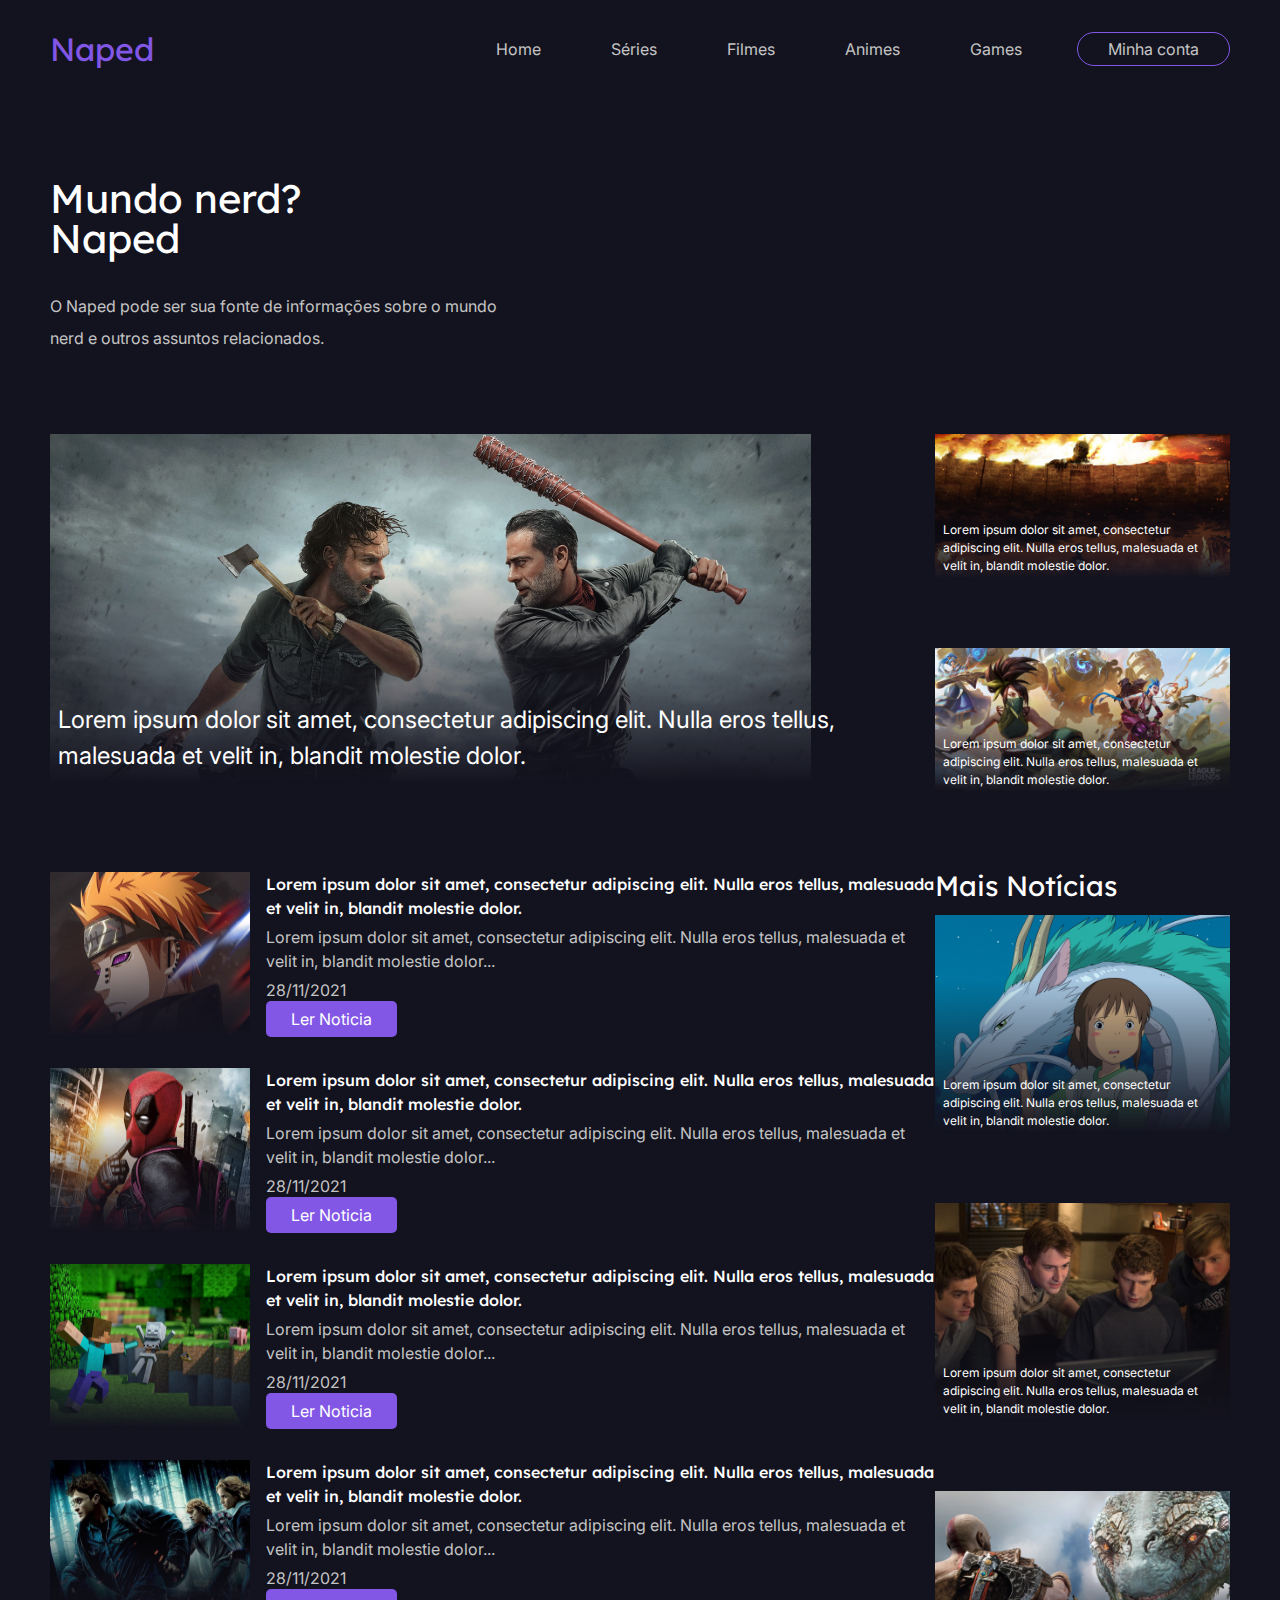
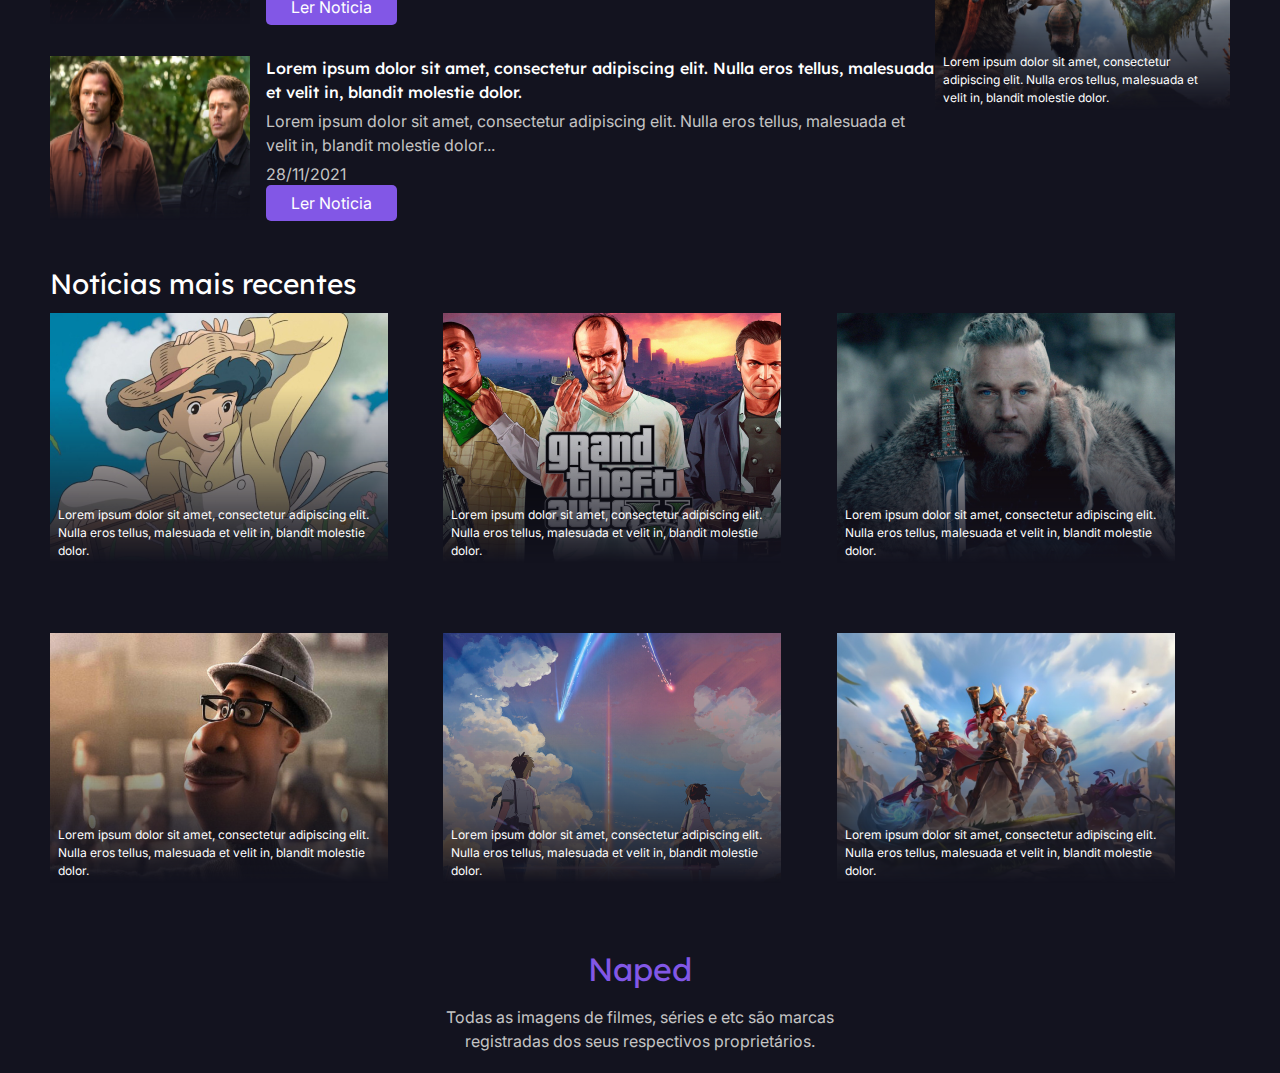
==== commit 65310d69: "ajustando o footer" ====
--- a/index.html
+++ b/index.html
@@ -225,8 +225,8 @@
 
 
   <footer>
-    <div class="container conteudo-footer">
-      <h3 class="title">Naped</h3>
+    <div class="container">
+      <h4 class="logo">Naped</h4>
       <p>Todas as imagens de filmes, séries e etc são marcas registradas dos seus respectivos proprietários.</p>
     </div>
   </footer>
--- a/assets/css/main.css
+++ b/assets/css/main.css
@@ -1,2 +1,2 @@
-html,body,div,span,applet,object,iframe,h1,h2,h3,h4,h5,h6,p,blockquote,pre,a,abbr,acronym,address,big,cite,code,del,dfn,em,img,ins,kbd,q,s,samp,small,strike,strong,sub,sup,tt,var,b,u,i,center,dl,dt,dd,ol,ul,li,fieldset,form,label,legend,table,caption,tbody,tfoot,thead,tr,th,td,article,aside,canvas,details,embed,figure,figcaption,footer,header,hgroup,menu,nav,output,ruby,section,summary,time,mark,audio,video{margin:0;padding:0;border:0;font-size:100%;font:inherit;vertical-align:baseline}article,aside,details,figcaption,figure,footer,header,hgroup,menu,nav,section{display:block}body{line-height:1}ol,ul{list-style:none}blockquote,q{quotes:none}blockquote:before,blockquote:after,q:before,q:after{content:'';content:none}table{border-collapse:collapse;border-spacing:0}.content-header{display:-webkit-box;display:-ms-flexbox;display:flex;-webkit-box-pack:justify;-ms-flex-pack:justify;justify-content:space-between;-webkit-box-align:center;-ms-flex-align:center;align-items:center;padding:2em 0}.logo{color:#8257e6;font-size:2em}.menu ul{display:-webkit-box;display:-ms-flexbox;display:flex;-webkit-box-align:center;-ms-flex-align:center;align-items:center;gap:2.5em}.menu ul a{color:#c4c4c4;text-decoration:none;list-style:unset;padding:8px 15px}.menu ul a:hover{color:#ffffff}.menu ul .item-especial{border:1px solid #8257e6;border-radius:25px;padding:8px 15px}.intro{margin:3em 0;color:#ffffff}.intro div{display:block;padding:1em 0}.intro h1{font-size:2.5em}.paragrafo{width:40%;color:#c4c4c4;line-height:2em}.noticias-principais{display:-ms-grid;display:grid;-ms-grid-columns:3fr 1fr;grid-template-columns:3fr 1fr}.noticias-principais .card-principal p{font-size:1.5em;width:90%;line-height:1.5em;position:relative;padding:8px;top:-90px;color:#ffffff}.noticias-principais .cards-secundarios{display:-webkit-box;display:-ms-flexbox;display:flex;-webkit-box-orient:vertical;-webkit-box-direction:normal;-ms-flex-direction:column;flex-direction:column}.noticias-principais .cards-secundarios p{font-size:0.75em;line-height:1.5em;color:#ffffff;top:-65px;padding:8px;position:relative}.secondary-area{display:-ms-grid;display:grid;-ms-grid-columns:3fr 1fr;grid-template-columns:3fr 1fr}.secondary-area .list-news{display:-ms-grid;display:grid;gap:2em}.secondary-area .list-news .news-item{display:-webkit-box;display:-ms-flexbox;display:flex;gap:1em}.secondary-area .list-news .news-item li{color:#ffffff;margin-bottom:5px;line-height:1.5em}.secondary-area .list-news .news-item li p{color:#c4c4c4}.secondary-area .list-news .news-item .link-noticia{font-weight:500}.secondary-area .list-news .news-item .botao-noticia{margin-top:10px;padding:8px 25px;color:#ffffff;background:#8257e6;border-radius:5px}aside h5{font-size:1.75em;margin-bottom:15px;color:#ffffff}aside .aside-news p{font-size:0.75em;line-height:1.5em;color:#ffffff;top:-65px;padding:8px;position:relative}.recents{margin-top:50px}.most-recents h5{font-size:1.75em;margin-bottom:15px;color:#ffffff}.most-recents .list-recents{display:-ms-grid;display:grid;-ms-grid-columns:1fr 1fr 1fr;grid-template-columns:1fr 1fr 1fr}.most-recents .list-recents p{width:80%;font-size:0.75em;line-height:1.5em;color:#ffffff;top:-65px;padding:8px;position:relative}body{background-color:#13131f;-webkit-box-sizing:border-box;box-sizing:border-box;font-family:'Inter', sans-serif}h1,h2,h3,h4,h5,h6{font-family:'Lexend Deca', sans-serif}a{text-decoration:none}img{display:block;max-width:100%;-webkit-mask-image:-webkit-gradient(linear, left bottom, left top, from(transparent), color-stop(70%, #fff));-webkit-mask-image:linear-gradient(to top, transparent 0%, #fff 70%)}img:hover{-webkit-mask-image:-webkit-gradient(linear, left bottom, left top, from(transparent), color-stop(20%, #fff));-webkit-mask-image:linear-gradient(to top, transparent 0%, #fff 20%)}.container{width:1180px;margin:0 auto}
+html,body,div,span,applet,object,iframe,h1,h2,h3,h4,h5,h6,p,blockquote,pre,a,abbr,acronym,address,big,cite,code,del,dfn,em,img,ins,kbd,q,s,samp,small,strike,strong,sub,sup,tt,var,b,u,i,center,dl,dt,dd,ol,ul,li,fieldset,form,label,legend,table,caption,tbody,tfoot,thead,tr,th,td,article,aside,canvas,details,embed,figure,figcaption,footer,header,hgroup,menu,nav,output,ruby,section,summary,time,mark,audio,video{margin:0;padding:0;border:0;font-size:100%;font:inherit;vertical-align:baseline}article,aside,details,figcaption,figure,footer,header,hgroup,menu,nav,section{display:block}body{line-height:1}ol,ul{list-style:none}blockquote,q{quotes:none}blockquote:before,blockquote:after,q:before,q:after{content:'';content:none}table{border-collapse:collapse;border-spacing:0}.content-header{display:-webkit-box;display:-ms-flexbox;display:flex;-webkit-box-pack:justify;-ms-flex-pack:justify;justify-content:space-between;-webkit-box-align:center;-ms-flex-align:center;align-items:center;padding:2em 0}.logo{color:#8257e6;font-size:2em}.menu ul{display:-webkit-box;display:-ms-flexbox;display:flex;-webkit-box-align:center;-ms-flex-align:center;align-items:center;gap:2.5em}.menu ul a{color:#c4c4c4;text-decoration:none;list-style:unset;padding:8px 15px}.menu ul a:hover{color:#ffffff}.menu ul .item-especial{border:1px solid #8257e6;border-radius:25px;padding:8px 15px}.intro{margin:3em 0;color:#ffffff}.intro div{display:block;padding:1em 0}.intro h1{font-size:2.5em}.paragrafo{width:40%;color:#c4c4c4;line-height:2em}.noticias-principais{display:-ms-grid;display:grid;-ms-grid-columns:3fr 1fr;grid-template-columns:3fr 1fr}.noticias-principais .card-principal p{font-size:1.5em;width:90%;line-height:1.5em;position:relative;padding:8px;top:-90px;color:#ffffff}.noticias-principais .cards-secundarios{display:-webkit-box;display:-ms-flexbox;display:flex;-webkit-box-orient:vertical;-webkit-box-direction:normal;-ms-flex-direction:column;flex-direction:column}.noticias-principais .cards-secundarios p{font-size:0.75em;line-height:1.5em;color:#ffffff;top:-65px;padding:8px;position:relative}.secondary-area{display:-ms-grid;display:grid;-ms-grid-columns:3fr 1fr;grid-template-columns:3fr 1fr}.secondary-area .list-news{display:-ms-grid;display:grid;gap:2em}.secondary-area .list-news .news-item{display:-webkit-box;display:-ms-flexbox;display:flex;gap:1em}.secondary-area .list-news .news-item li{color:#ffffff;margin-bottom:5px;line-height:1.5em}.secondary-area .list-news .news-item li p{color:#c4c4c4}.secondary-area .list-news .news-item .link-noticia{font-weight:500}.secondary-area .list-news .news-item .botao-noticia{margin-top:10px;padding:8px 25px;color:#ffffff;background:#8257e6;border-radius:5px}aside h5{font-size:1.75em;margin-bottom:15px;color:#ffffff}aside .aside-news p{font-size:0.75em;line-height:1.5em;color:#ffffff;top:-65px;padding:8px;position:relative}.recents{margin-top:50px}.most-recents h5{font-size:1.75em;margin-bottom:15px;color:#ffffff}.most-recents .list-recents{display:-ms-grid;display:grid;-ms-grid-columns:1fr 1fr 1fr;grid-template-columns:1fr 1fr 1fr}.most-recents .list-recents p{width:80%;font-size:0.75em;line-height:1.5em;color:#ffffff;top:-65px;padding:8px;position:relative}footer{display:-ms-grid;display:grid}footer .logo{color:#8257e6;font-size:2em;text-align:center}footer p{width:40%;margin:20px auto;text-align:center;color:#c4c4c4;line-height:1.5em}body{background-color:#13131f;-webkit-box-sizing:border-box;box-sizing:border-box;font-family:'Inter', sans-serif}h1,h2,h3,h4,h5,h6{font-family:'Lexend Deca', sans-serif}a{text-decoration:none}img{display:block;max-width:100%;-webkit-mask-image:-webkit-gradient(linear, left bottom, left top, from(transparent), color-stop(70%, #fff));-webkit-mask-image:linear-gradient(to top, transparent 0%, #fff 70%)}img:hover{-webkit-mask-image:-webkit-gradient(linear, left bottom, left top, from(transparent), color-stop(20%, #fff));-webkit-mask-image:linear-gradient(to top, transparent 0%, #fff 20%)}.container{width:1180px;margin:0 auto}
 /*# sourceMappingURL=main.css.map */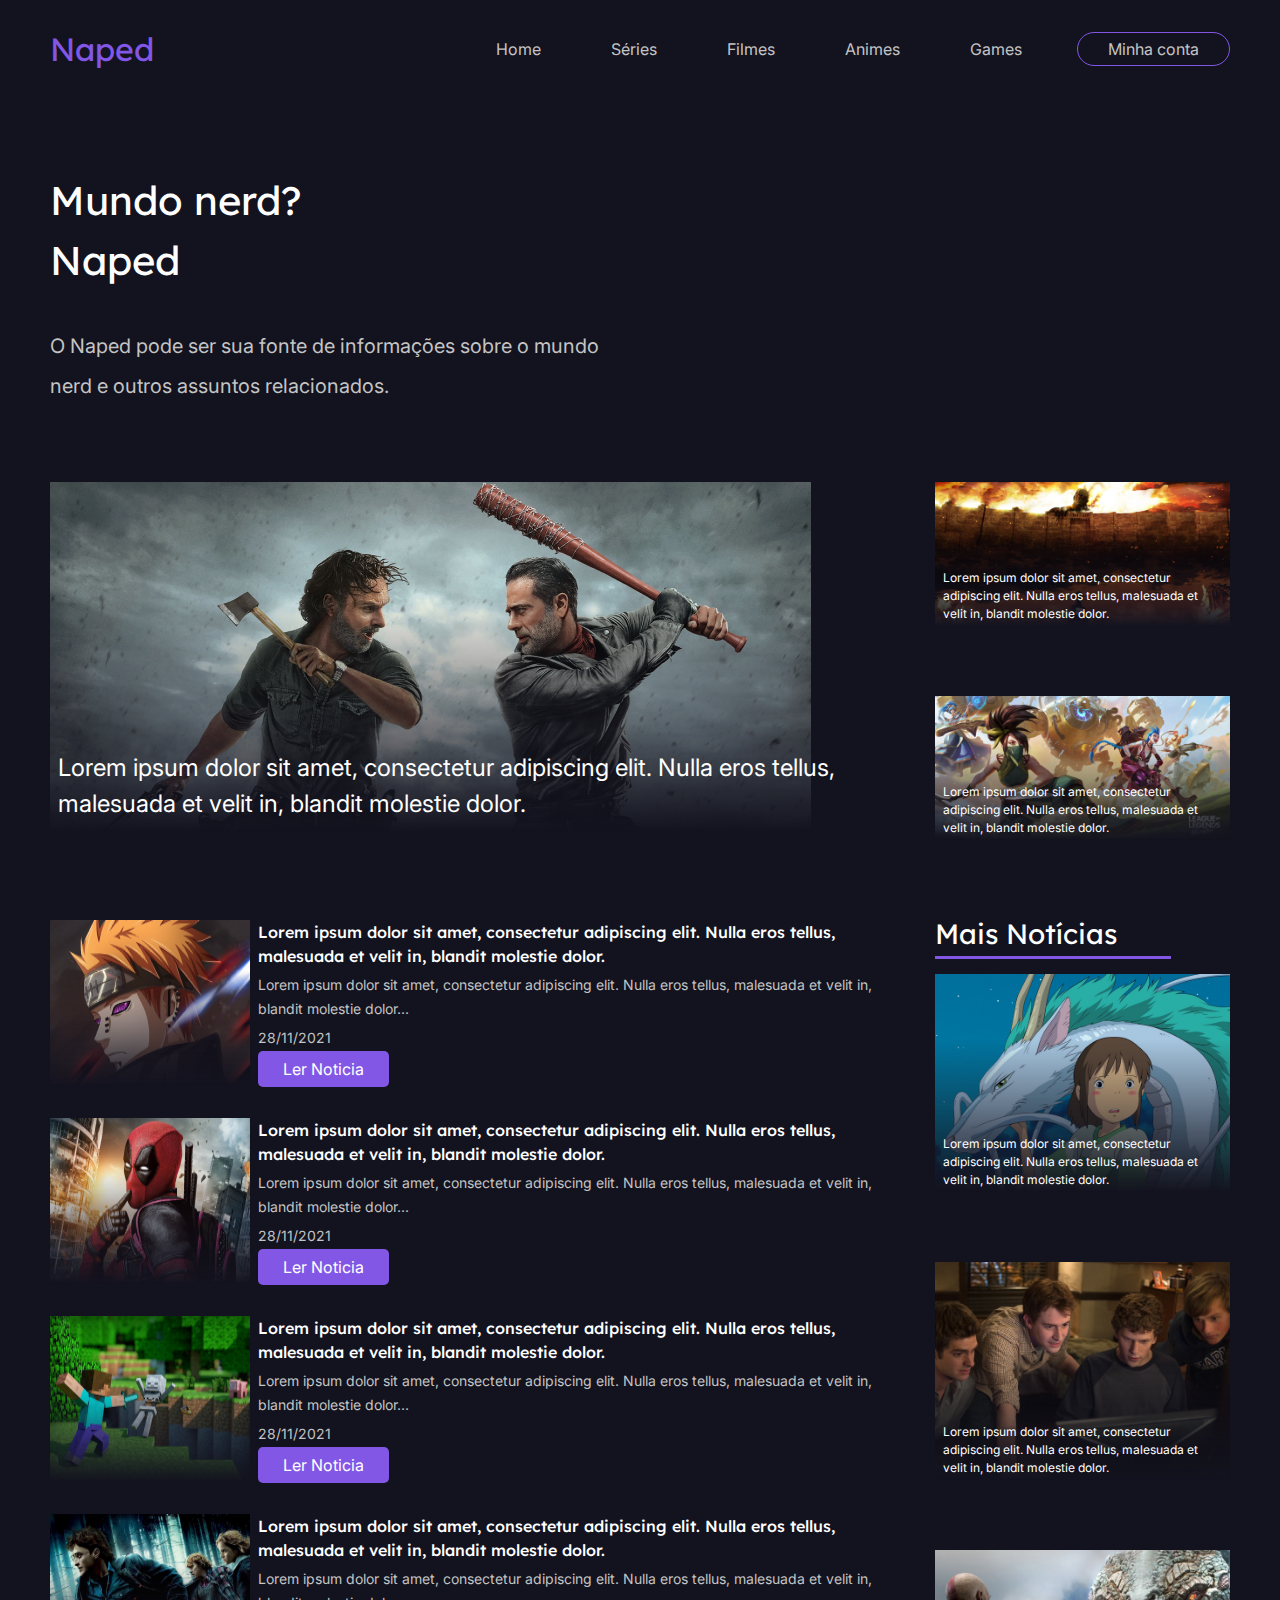
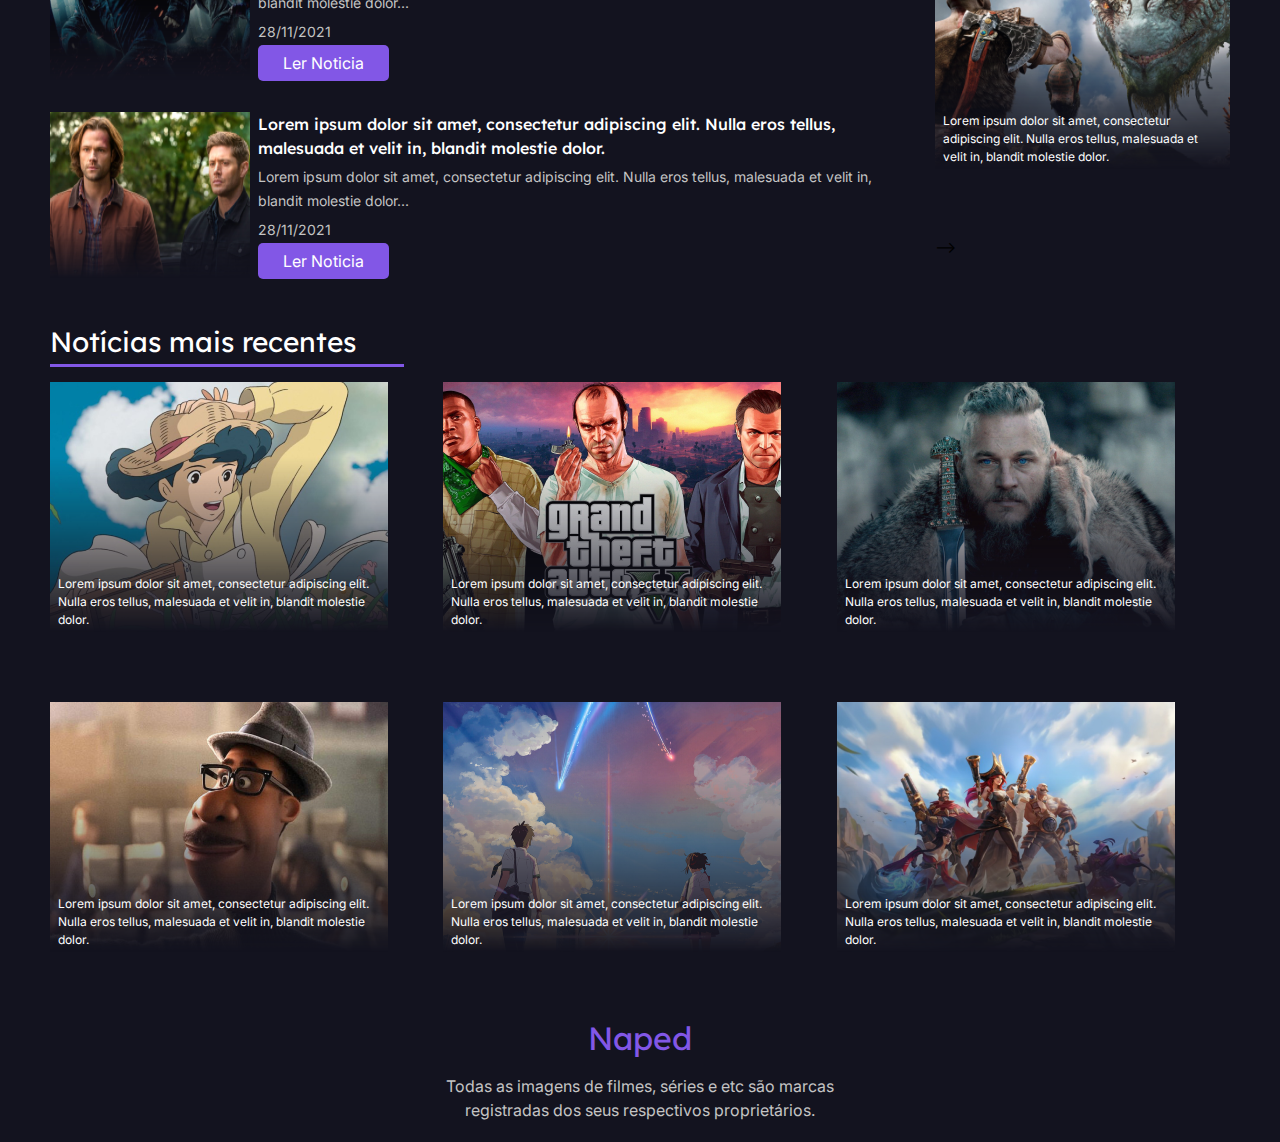
==== commit 5ef45b1c: "comecando a ajustar a responsividade" ====
--- a/index.html
+++ b/index.html
@@ -175,7 +175,7 @@
             <img src="assets/img/pagina-principal/kratos.png" alt="">
             <p>Lorem ipsum dolor sit amet, consectetur adipiscing elit. Nulla eros tellus, malesuada et velit in, blandit molestie dolor.</p>
           </a>
-        </article>
+        </article>-->
       </aside>
   </section>
 
--- a/assets/css/main.css
+++ b/assets/css/main.css
@@ -1,2 +1,2 @@
-html,body,div,span,applet,object,iframe,h1,h2,h3,h4,h5,h6,p,blockquote,pre,a,abbr,acronym,address,big,cite,code,del,dfn,em,img,ins,kbd,q,s,samp,small,strike,strong,sub,sup,tt,var,b,u,i,center,dl,dt,dd,ol,ul,li,fieldset,form,label,legend,table,caption,tbody,tfoot,thead,tr,th,td,article,aside,canvas,details,embed,figure,figcaption,footer,header,hgroup,menu,nav,output,ruby,section,summary,time,mark,audio,video{margin:0;padding:0;border:0;font-size:100%;font:inherit;vertical-align:baseline}article,aside,details,figcaption,figure,footer,header,hgroup,menu,nav,section{display:block}body{line-height:1}ol,ul{list-style:none}blockquote,q{quotes:none}blockquote:before,blockquote:after,q:before,q:after{content:'';content:none}table{border-collapse:collapse;border-spacing:0}.content-header{display:-webkit-box;display:-ms-flexbox;display:flex;-webkit-box-pack:justify;-ms-flex-pack:justify;justify-content:space-between;-webkit-box-align:center;-ms-flex-align:center;align-items:center;padding:2em 0}.logo{color:#8257e6;font-size:2em}.menu ul{display:-webkit-box;display:-ms-flexbox;display:flex;-webkit-box-align:center;-ms-flex-align:center;align-items:center;gap:2.5em}.menu ul a{color:#c4c4c4;text-decoration:none;list-style:unset;padding:8px 15px}.menu ul a:hover{color:#ffffff}.menu ul .item-especial{border:1px solid #8257e6;border-radius:25px;padding:8px 15px}.intro{margin:3em 0;color:#ffffff}.intro div{display:block;padding:1em 0}.intro h1{font-size:2.5em}.paragrafo{width:40%;color:#c4c4c4;line-height:2em}.noticias-principais{display:-ms-grid;display:grid;-ms-grid-columns:3fr 1fr;grid-template-columns:3fr 1fr}.noticias-principais .card-principal p{font-size:1.5em;width:90%;line-height:1.5em;position:relative;padding:8px;top:-90px;color:#ffffff}.noticias-principais .cards-secundarios{display:-webkit-box;display:-ms-flexbox;display:flex;-webkit-box-orient:vertical;-webkit-box-direction:normal;-ms-flex-direction:column;flex-direction:column}.noticias-principais .cards-secundarios p{font-size:0.75em;line-height:1.5em;color:#ffffff;top:-65px;padding:8px;position:relative}.secondary-area{display:-ms-grid;display:grid;-ms-grid-columns:3fr 1fr;grid-template-columns:3fr 1fr}.secondary-area .list-news{display:-ms-grid;display:grid;gap:2em}.secondary-area .list-news .news-item{display:-webkit-box;display:-ms-flexbox;display:flex;gap:1em}.secondary-area .list-news .news-item li{color:#ffffff;margin-bottom:5px;line-height:1.5em}.secondary-area .list-news .news-item li p{color:#c4c4c4}.secondary-area .list-news .news-item .link-noticia{font-weight:500}.secondary-area .list-news .news-item .botao-noticia{margin-top:10px;padding:8px 25px;color:#ffffff;background:#8257e6;border-radius:5px}aside h5{font-size:1.75em;margin-bottom:15px;color:#ffffff}aside .aside-news p{font-size:0.75em;line-height:1.5em;color:#ffffff;top:-65px;padding:8px;position:relative}.recents{margin-top:50px}.most-recents h5{font-size:1.75em;margin-bottom:15px;color:#ffffff}.most-recents .list-recents{display:-ms-grid;display:grid;-ms-grid-columns:1fr 1fr 1fr;grid-template-columns:1fr 1fr 1fr}.most-recents .list-recents p{width:80%;font-size:0.75em;line-height:1.5em;color:#ffffff;top:-65px;padding:8px;position:relative}footer{display:-ms-grid;display:grid}footer .logo{color:#8257e6;font-size:2em;text-align:center}footer p{width:40%;margin:20px auto;text-align:center;color:#c4c4c4;line-height:1.5em}body{background-color:#13131f;-webkit-box-sizing:border-box;box-sizing:border-box;font-family:'Inter', sans-serif}h1,h2,h3,h4,h5,h6{font-family:'Lexend Deca', sans-serif}a{text-decoration:none}img{display:block;max-width:100%;-webkit-mask-image:-webkit-gradient(linear, left bottom, left top, from(transparent), color-stop(70%, #fff));-webkit-mask-image:linear-gradient(to top, transparent 0%, #fff 70%)}img:hover{-webkit-mask-image:-webkit-gradient(linear, left bottom, left top, from(transparent), color-stop(20%, #fff));-webkit-mask-image:linear-gradient(to top, transparent 0%, #fff 20%)}.container{width:1180px;margin:0 auto}
+html,body,div,span,applet,object,iframe,h1,h2,h3,h4,h5,h6,p,blockquote,pre,a,abbr,acronym,address,big,cite,code,del,dfn,em,img,ins,kbd,q,s,samp,small,strike,strong,sub,sup,tt,var,b,u,i,center,dl,dt,dd,ol,ul,li,fieldset,form,label,legend,table,caption,tbody,tfoot,thead,tr,th,td,article,aside,canvas,details,embed,figure,figcaption,footer,header,hgroup,menu,nav,output,ruby,section,summary,time,mark,audio,video{margin:0;padding:0;border:0;font-size:100%;font:inherit;vertical-align:baseline}article,aside,details,figcaption,figure,footer,header,hgroup,menu,nav,section{display:block}body{line-height:1}ol,ul{list-style:none}blockquote,q{quotes:none}blockquote:before,blockquote:after,q:before,q:after{content:'';content:none}table{border-collapse:collapse;border-spacing:0}.content-header{display:-webkit-box;display:-ms-flexbox;display:flex;-webkit-box-pack:justify;-ms-flex-pack:justify;justify-content:space-between;-webkit-box-align:center;-ms-flex-align:center;align-items:center;padding:2em 0}.logo{color:#8257e6;font-size:2em}.menu ul{display:-webkit-box;display:-ms-flexbox;display:flex;-webkit-box-align:center;-ms-flex-align:center;align-items:center;gap:2.5em}.menu ul a{color:#c4c4c4;text-decoration:none;list-style:unset;padding:8px 15px}.menu ul a:hover{color:#ffffff}.menu ul .item-especial{border:1px solid #8257e6;border-radius:25px;padding:8px 15px}@media only screen and (max-width: 1180px){.menu ul{gap:0.5em}}.intro{margin:2.5em 0;color:#ffffff}.intro div{display:block;padding:1em 0}.intro h1{font-size:2.5em;line-height:1.5em}.paragrafo{width:50%;color:#c4c4c4;font-size:1.25em;line-height:2em}.noticias-principais{display:-ms-grid;display:grid;-ms-grid-columns:3fr 1fr;grid-template-columns:3fr 1fr}.noticias-principais .card-principal p{font-size:1.5em;width:90%;line-height:1.5em;position:relative;padding:8px;top:-90px;color:#ffffff}.noticias-principais .cards-secundarios{display:-webkit-box;display:-ms-flexbox;display:flex;-webkit-box-orient:vertical;-webkit-box-direction:normal;-ms-flex-direction:column;flex-direction:column}.noticias-principais .cards-secundarios p{font-size:0.75em;line-height:1.5em;color:#ffffff;top:-65px;padding:8px;position:relative}.secondary-area{display:-ms-grid;display:grid;-ms-grid-columns:3fr 1fr;grid-template-columns:3fr 1fr}.secondary-area .list-news{display:-ms-grid;display:grid;gap:2em}.secondary-area .list-news .news-item{display:-webkit-box;display:-ms-flexbox;display:flex;gap:.5em}.secondary-area .list-news .news-item li{width:95%;color:#ffffff;margin-bottom:5px;line-height:1.5em}.secondary-area .list-news .news-item li p{font-size:.875em;color:#c4c4c4}.secondary-area .list-news .news-item li p.data{margin-bottom:.5em}.secondary-area .list-news .news-item .link-noticia{font-weight:500}.secondary-area .list-news .news-item .botao-noticia{padding:8px 25px;color:#ffffff;background:#8257e6;border-radius:5px}aside h5{font-size:1.75em;margin-bottom:15px;color:#ffffff}aside h5:after{content:"";display:block;height:3px;width:80%;background:#8257e6;margin-top:8px}aside .aside-news p{font-size:0.75em;line-height:1.5em;color:#ffffff;top:-65px;padding:8px;position:relative}.recents{margin-top:50px}.most-recents h5{font-size:1.75em;margin-bottom:15px;color:#ffffff}.most-recents h5:after{content:"";display:block;height:3px;width:30%;background:#8257e6;margin-top:8px}.most-recents .list-recents{display:-ms-grid;display:grid;-ms-grid-columns:1fr 1fr 1fr;grid-template-columns:1fr 1fr 1fr}.most-recents .list-recents p{width:80%;font-size:0.75em;line-height:1.5em;color:#ffffff;top:-65px;padding:8px;position:relative}footer{display:-ms-grid;display:grid}footer .logo{color:#8257e6;font-size:2em;text-align:center}footer p{width:40%;margin:20px auto;text-align:center;color:#c4c4c4;line-height:1.5em}.content-noticia .info-noticia{display:-ms-grid;display:grid;gap:1em;margin-top:60px}.content-noticia .info-noticia h2{line-height:1.5em;font-size:2em;color:#ffffff}.content-noticia .info-noticia p{color:#c4c4c4}.content-noticia .info-noticia p.subtitulo{font-size:1.25em}.content-noticia .info-noticia p.data{font-size:0.875em;font-weight:300}.content-noticia article{margin:40px 0;display:-ms-grid;display:grid;gap:2em}.content-noticia article p{font-size:1.25em;line-height:2em;color:#c4c4c4}.content-not-found{display:-ms-grid;display:grid;-ms-grid-columns:1fr 1fr;grid-template-columns:1fr 1fr;height:600px;-webkit-box-pack:center;-ms-flex-pack:center;justify-content:center;-webkit-box-align:center;-ms-flex-align:center;align-items:center}.content-not-found p{font-size:1.125em;line-height:2em;color:#c4c4c4}.content-not-found .info-erro{display:-ms-grid;display:grid;gap:2em}.content-not-found .info-erro h1{font-size:2.5em;color:#ffffff;width:75%;line-height:1.5em}.content-not-found .info-erro p{width:80%}.content-not-found .info-erro .botao{padding:8px 25px;color:#ffffff;background:#8257e6;border-radius:5px}.content-not-found .img-erro{display:-ms-grid;display:grid;-webkit-box-pack:center;-ms-flex-pack:center;justify-content:center;gap:2em}.content-not-found .img-erro p{margin:0 auto;text-align:center}body{background-color:#13131f;-webkit-box-sizing:border-box;box-sizing:border-box;font-family:'Inter', sans-serif}h1,h2,h3,h4,h5,h6{font-family:'Lexend Deca', sans-serif}a{text-decoration:none}img{display:block;max-width:100%;-webkit-mask-image:-webkit-gradient(linear, left bottom, left top, from(transparent), color-stop(70%, #fff));-webkit-mask-image:linear-gradient(to top, transparent 0%, #fff 70%)}img:hover{-webkit-mask-image:-webkit-gradient(linear, left bottom, left top, from(transparent), color-stop(20%, #fff));-webkit-mask-image:linear-gradient(to top, transparent 0%, #fff 20%)}.container{width:1180px;margin:0 auto}@media only screen and (max-width: 1180px){.container{width:780px}}@media only screen and (max-width: 430px){.container{width:100%}}
 /*# sourceMappingURL=main.css.map */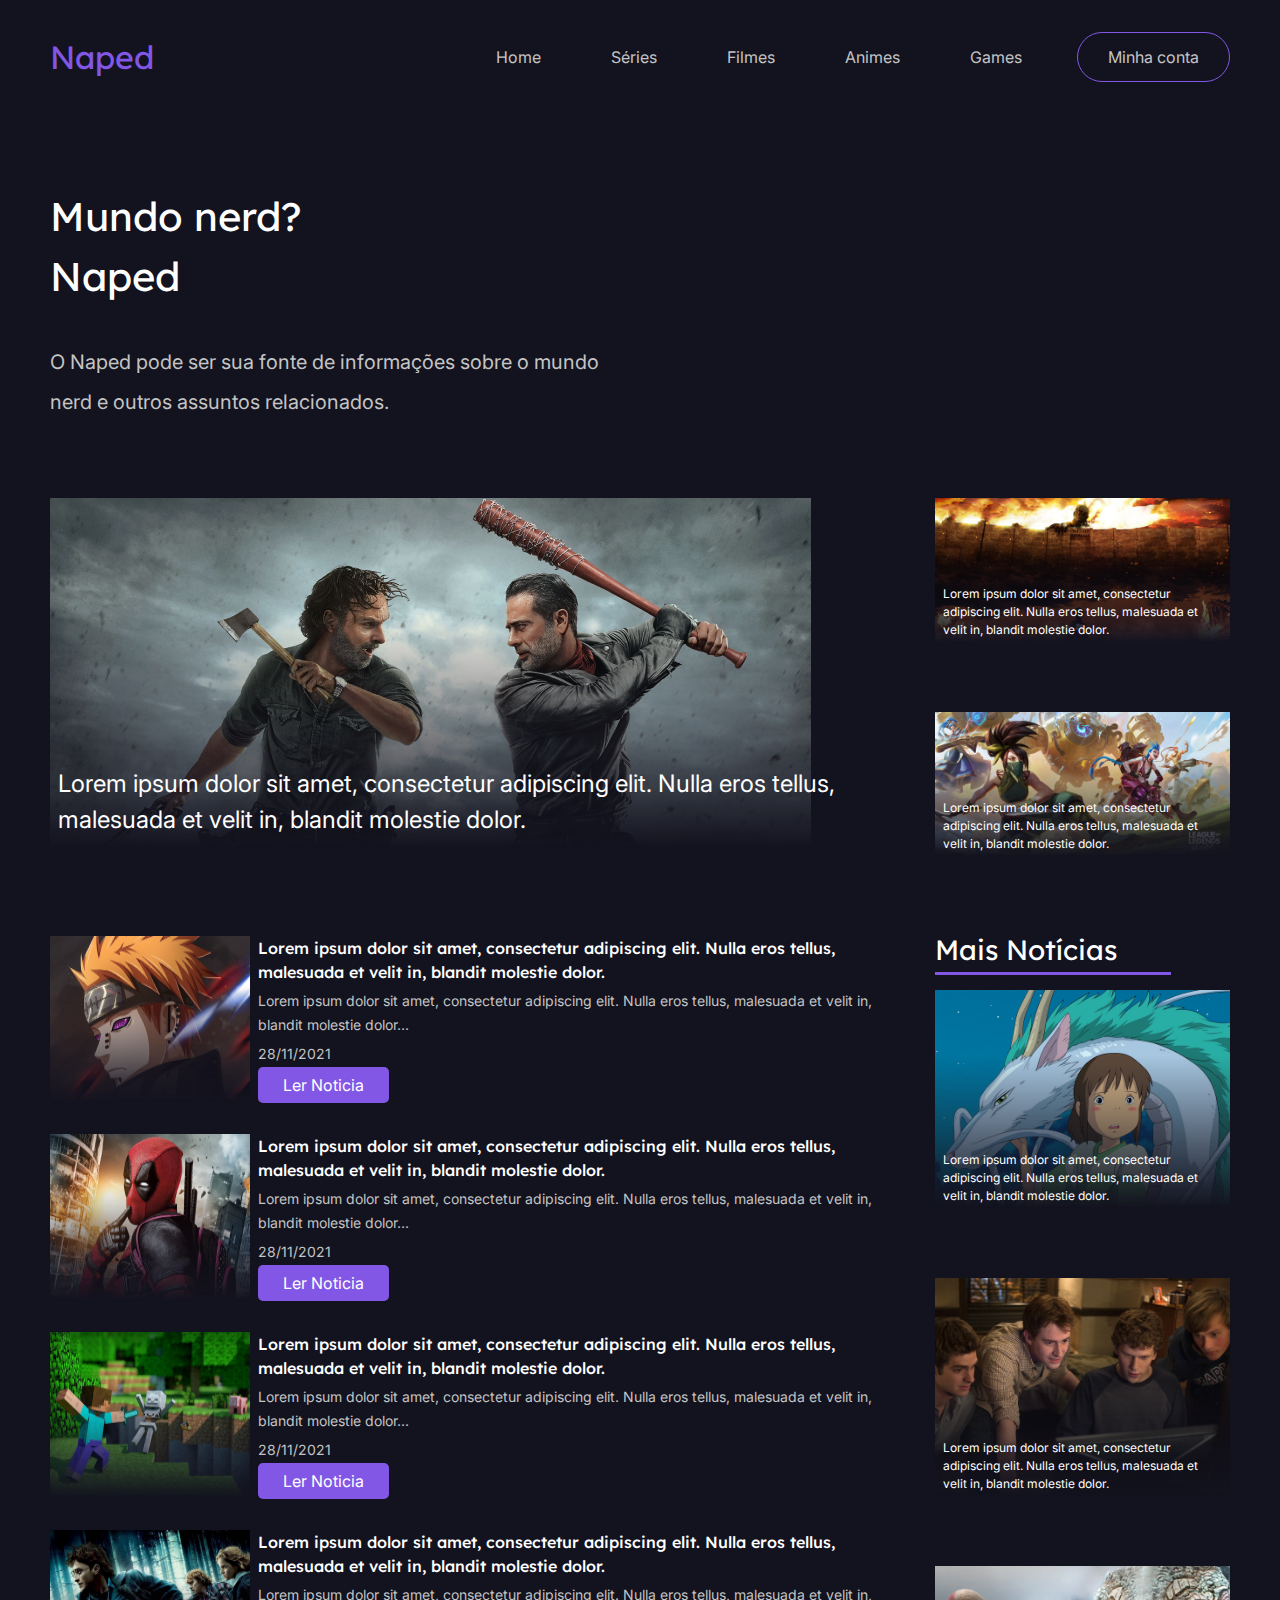
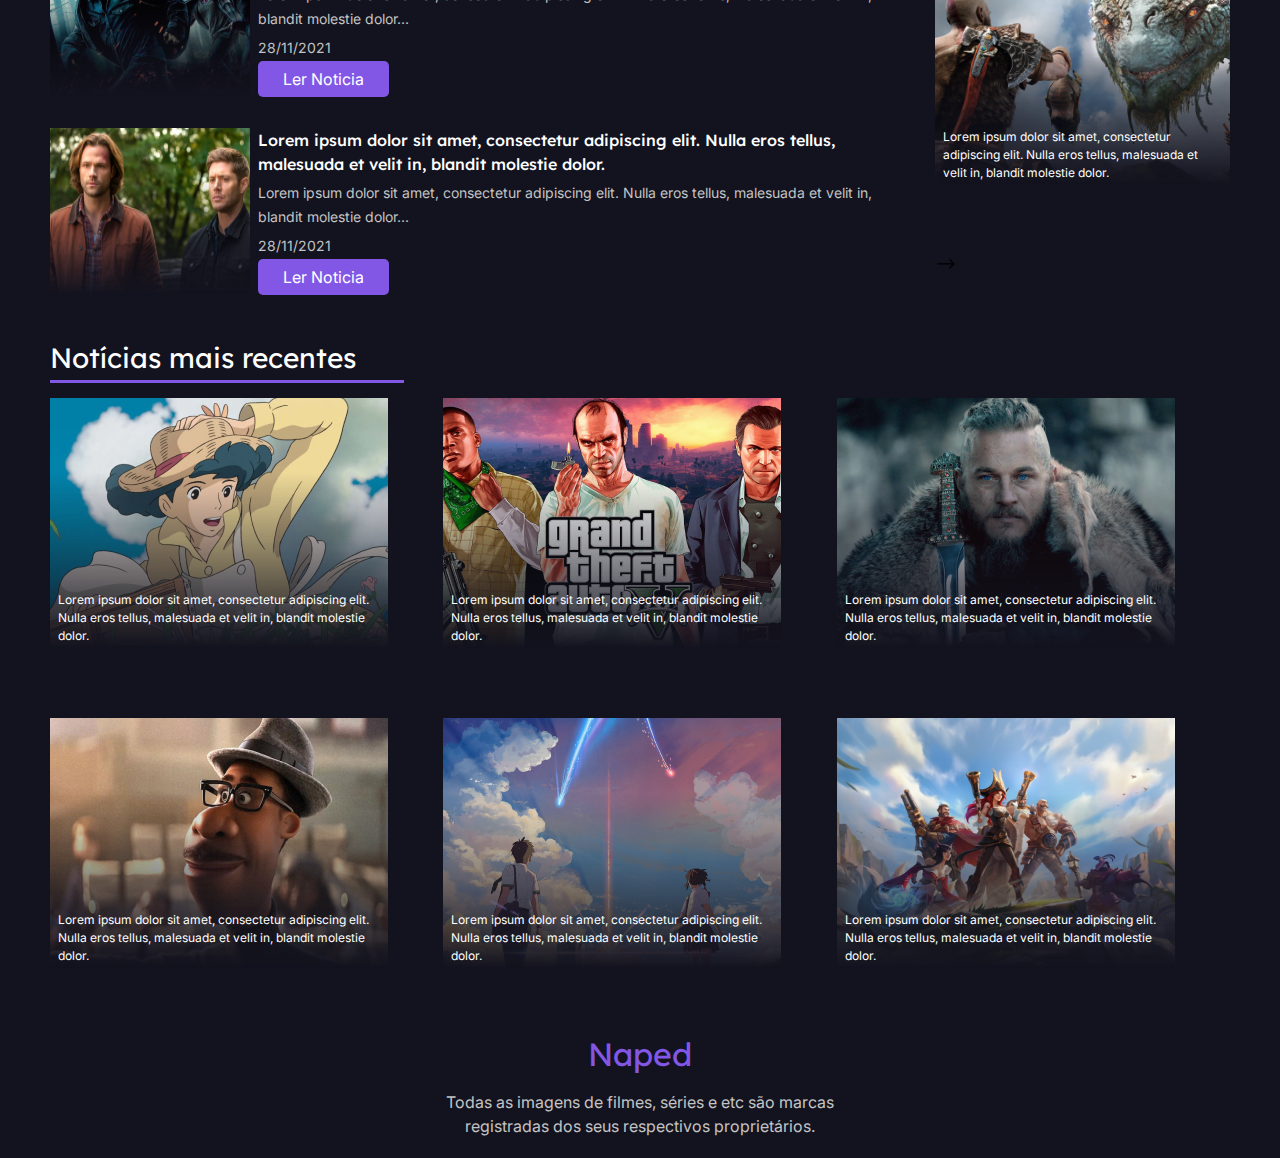
==== commit 40eca10b: "implementação do botao para menu em telas pequenas" ====
--- a/index.html
+++ b/index.html
@@ -1,10 +1,11 @@
 <!DOCTYPE html>
-<html lang="PT-BR">
+<html lang="pt-br">
 
 <head>
   <meta charset="UTF-8">
   <meta http-equiv="X-UA-Compatible" content="IE=edge">
   <meta name="viewport" content="width=device-width, initial-scale=1.0">
+  <link rel="stylesheet" href="https://cdnjs.cloudflare.com/ajax/libs/font-awesome/4.7.0/css/font-awesome.min.css">
   <link rel="preconnect" href="https://fonts.googleapis.com">
   <link rel="preconnect" href="https://fonts.gstatic.com" crossorigin>
   <link href="https://fonts.googleapis.com/css2?family=Inter&family=Lexend+Deca&display=swap" rel="stylesheet">
@@ -16,8 +17,9 @@
   <header>
     <div class="container content-header">
       <h4 class="logo">Naped</h4>
-      <nav class="menu">
-        <ul>
+      <nav id="menu">
+        <i id="btn-mobile" class="fa fa-bars" aria-hidden="true"></i>
+        <ul id="menu-nav">
           <li class="item-menu"><a href="index.html">Home</a></li>
           <li class="item-menu"><a href="not-found.html">Séries</a></li>
           <li class="item-menu"><a href="not-found.html">Filmes</a></li>
@@ -230,6 +232,8 @@
       <p>Todas as imagens de filmes, séries e etc são marcas registradas dos seus respectivos proprietários.</p>
     </div>
   </footer>
+
+  <script src="assets/js/script.js"></script>
 </body>
 
 </html>--- a/assets/css/main.css
+++ b/assets/css/main.css
@@ -1,2 +1,2 @@
-html,body,div,span,applet,object,iframe,h1,h2,h3,h4,h5,h6,p,blockquote,pre,a,abbr,acronym,address,big,cite,code,del,dfn,em,img,ins,kbd,q,s,samp,small,strike,strong,sub,sup,tt,var,b,u,i,center,dl,dt,dd,ol,ul,li,fieldset,form,label,legend,table,caption,tbody,tfoot,thead,tr,th,td,article,aside,canvas,details,embed,figure,figcaption,footer,header,hgroup,menu,nav,output,ruby,section,summary,time,mark,audio,video{margin:0;padding:0;border:0;font-size:100%;font:inherit;vertical-align:baseline}article,aside,details,figcaption,figure,footer,header,hgroup,menu,nav,section{display:block}body{line-height:1}ol,ul{list-style:none}blockquote,q{quotes:none}blockquote:before,blockquote:after,q:before,q:after{content:'';content:none}table{border-collapse:collapse;border-spacing:0}.content-header{display:-webkit-box;display:-ms-flexbox;display:flex;-webkit-box-pack:justify;-ms-flex-pack:justify;justify-content:space-between;-webkit-box-align:center;-ms-flex-align:center;align-items:center;padding:2em 0}.logo{color:#8257e6;font-size:2em}.menu ul{display:-webkit-box;display:-ms-flexbox;display:flex;-webkit-box-align:center;-ms-flex-align:center;align-items:center;gap:2.5em}.menu ul a{color:#c4c4c4;text-decoration:none;list-style:unset;padding:8px 15px}.menu ul a:hover{color:#ffffff}.menu ul .item-especial{border:1px solid #8257e6;border-radius:25px;padding:8px 15px}@media only screen and (max-width: 1180px){.menu ul{gap:0.5em}}.intro{margin:2.5em 0;color:#ffffff}.intro div{display:block;padding:1em 0}.intro h1{font-size:2.5em;line-height:1.5em}.paragrafo{width:50%;color:#c4c4c4;font-size:1.25em;line-height:2em}.noticias-principais{display:-ms-grid;display:grid;-ms-grid-columns:3fr 1fr;grid-template-columns:3fr 1fr}.noticias-principais .card-principal p{font-size:1.5em;width:90%;line-height:1.5em;position:relative;padding:8px;top:-90px;color:#ffffff}.noticias-principais .cards-secundarios{display:-webkit-box;display:-ms-flexbox;display:flex;-webkit-box-orient:vertical;-webkit-box-direction:normal;-ms-flex-direction:column;flex-direction:column}.noticias-principais .cards-secundarios p{font-size:0.75em;line-height:1.5em;color:#ffffff;top:-65px;padding:8px;position:relative}.secondary-area{display:-ms-grid;display:grid;-ms-grid-columns:3fr 1fr;grid-template-columns:3fr 1fr}.secondary-area .list-news{display:-ms-grid;display:grid;gap:2em}.secondary-area .list-news .news-item{display:-webkit-box;display:-ms-flexbox;display:flex;gap:.5em}.secondary-area .list-news .news-item li{width:95%;color:#ffffff;margin-bottom:5px;line-height:1.5em}.secondary-area .list-news .news-item li p{font-size:.875em;color:#c4c4c4}.secondary-area .list-news .news-item li p.data{margin-bottom:.5em}.secondary-area .list-news .news-item .link-noticia{font-weight:500}.secondary-area .list-news .news-item .botao-noticia{padding:8px 25px;color:#ffffff;background:#8257e6;border-radius:5px}aside h5{font-size:1.75em;margin-bottom:15px;color:#ffffff}aside h5:after{content:"";display:block;height:3px;width:80%;background:#8257e6;margin-top:8px}aside .aside-news p{font-size:0.75em;line-height:1.5em;color:#ffffff;top:-65px;padding:8px;position:relative}.recents{margin-top:50px}.most-recents h5{font-size:1.75em;margin-bottom:15px;color:#ffffff}.most-recents h5:after{content:"";display:block;height:3px;width:30%;background:#8257e6;margin-top:8px}.most-recents .list-recents{display:-ms-grid;display:grid;-ms-grid-columns:1fr 1fr 1fr;grid-template-columns:1fr 1fr 1fr}.most-recents .list-recents p{width:80%;font-size:0.75em;line-height:1.5em;color:#ffffff;top:-65px;padding:8px;position:relative}footer{display:-ms-grid;display:grid}footer .logo{color:#8257e6;font-size:2em;text-align:center}footer p{width:40%;margin:20px auto;text-align:center;color:#c4c4c4;line-height:1.5em}.content-noticia .info-noticia{display:-ms-grid;display:grid;gap:1em;margin-top:60px}.content-noticia .info-noticia h2{line-height:1.5em;font-size:2em;color:#ffffff}.content-noticia .info-noticia p{color:#c4c4c4}.content-noticia .info-noticia p.subtitulo{font-size:1.25em}.content-noticia .info-noticia p.data{font-size:0.875em;font-weight:300}.content-noticia article{margin:40px 0;display:-ms-grid;display:grid;gap:2em}.content-noticia article p{font-size:1.25em;line-height:2em;color:#c4c4c4}.content-not-found{display:-ms-grid;display:grid;-ms-grid-columns:1fr 1fr;grid-template-columns:1fr 1fr;height:600px;-webkit-box-pack:center;-ms-flex-pack:center;justify-content:center;-webkit-box-align:center;-ms-flex-align:center;align-items:center}.content-not-found p{font-size:1.125em;line-height:2em;color:#c4c4c4}.content-not-found .info-erro{display:-ms-grid;display:grid;gap:2em}.content-not-found .info-erro h1{font-size:2.5em;color:#ffffff;width:75%;line-height:1.5em}.content-not-found .info-erro p{width:80%}.content-not-found .info-erro .botao{padding:8px 25px;color:#ffffff;background:#8257e6;border-radius:5px}.content-not-found .img-erro{display:-ms-grid;display:grid;-webkit-box-pack:center;-ms-flex-pack:center;justify-content:center;gap:2em}.content-not-found .img-erro p{margin:0 auto;text-align:center}body{background-color:#13131f;-webkit-box-sizing:border-box;box-sizing:border-box;font-family:'Inter', sans-serif}h1,h2,h3,h4,h5,h6{font-family:'Lexend Deca', sans-serif}a{text-decoration:none}img{display:block;max-width:100%;-webkit-mask-image:-webkit-gradient(linear, left bottom, left top, from(transparent), color-stop(70%, #fff));-webkit-mask-image:linear-gradient(to top, transparent 0%, #fff 70%)}img:hover{-webkit-mask-image:-webkit-gradient(linear, left bottom, left top, from(transparent), color-stop(20%, #fff));-webkit-mask-image:linear-gradient(to top, transparent 0%, #fff 20%)}.container{width:1180px;margin:0 auto}@media only screen and (max-width: 1180px){.container{width:780px}}@media only screen and (max-width: 430px){.container{width:100%}}
+html,body,div,span,applet,object,iframe,h1,h2,h3,h4,h5,h6,p,blockquote,pre,a,abbr,acronym,address,big,cite,code,del,dfn,em,img,ins,kbd,q,s,samp,small,strike,strong,sub,sup,tt,var,b,u,i,center,dl,dt,dd,ol,ul,li,fieldset,form,label,legend,table,caption,tbody,tfoot,thead,tr,th,td,article,aside,canvas,details,embed,figure,figcaption,footer,header,hgroup,menu,nav,output,ruby,section,summary,time,mark,audio,video{margin:0;padding:0;border:0;font-size:100%;font:inherit;vertical-align:baseline}article,aside,details,figcaption,figure,footer,header,hgroup,menu,nav,section{display:block}body{line-height:1}ol,ul{list-style:none}blockquote,q{quotes:none}blockquote:before,blockquote:after,q:before,q:after{content:'';content:none}table{border-collapse:collapse;border-spacing:0}.content-header{display:-webkit-box;display:-ms-flexbox;display:flex;-webkit-box-pack:justify;-ms-flex-pack:justify;justify-content:space-between;-webkit-box-align:center;-ms-flex-align:center;align-items:center;padding:2em 0}.logo{color:#8257e6;font-size:2em}#menu .fa-bars,#menu .fa-times{font-size:1.5em;color:#b2bec3}#menu #btn-mobile{display:none}@media only screen and (max-width: 430px){#menu #btn-mobile{display:block}}#menu #menu-nav{display:-webkit-box;display:-ms-flexbox;display:flex;-webkit-box-align:center;-ms-flex-align:center;align-items:center;gap:2.5em}#menu #menu-nav a{display:block;color:#c4c4c4;text-decoration:none;list-style:unset;padding:8px 15px}#menu #menu-nav a:hover{color:#ffffff}#menu #menu-nav .item-especial{border:1px solid #8257e6;border-radius:25px;padding:8px 15px}@media only screen and (max-width: 1180px){#menu #menu-nav{gap:0.5em}}@media only screen and (max-width: 430px){#menu #menu-nav{display:block;position:absolute;width:100%;top:80px;height:0;right:0;background-color:#13131f;z-index:1000;visibility:hidden;-webkit-transition:0.5s;transition:0.5s;overflow-y:hidden}#menu #menu-nav .item-especial{border:none;border-radius:none;padding:0}}@media only screen and (max-width: 430px){#menu.active #menu-nav{height:200px;display:block;visibility:visible;overflow-y:auto}}.intro{margin:2.5em 0;color:#ffffff}.intro div{display:block;padding:1em 0}.intro div h1{font-size:2.5em;line-height:1.5em}.intro .paragrafo{width:50%;color:#c4c4c4;font-size:1.25em;line-height:2em}@media only screen and (max-width: 1180px){.intro{margin:1.5em 0}.intro .paragrafo{width:80%}}.noticias-principais{display:-ms-grid;display:grid;-ms-grid-columns:3fr 1fr;grid-template-columns:3fr 1fr}.noticias-principais .card-principal p{font-size:1.5em;width:90%;line-height:1.5em;position:relative;padding:8px;top:-90px;color:#ffffff}.noticias-principais .cards-secundarios{display:-webkit-box;display:-ms-flexbox;display:flex;-webkit-box-orient:vertical;-webkit-box-direction:normal;-ms-flex-direction:column;flex-direction:column}.noticias-principais .cards-secundarios p{font-size:0.75em;line-height:1.5em;color:#ffffff;top:-65px;padding:8px;position:relative}@media only screen and (max-width: 1180px){.noticias-principais{-ms-grid-columns:1fr;grid-template-columns:1fr}.noticias-principais .card-principal img{margin:0 auto}.noticias-principais .card-principal p{margin:10px}.noticias-principais .cards-secundarios{display:-webkit-box;display:-ms-flexbox;display:flex;-webkit-box-orient:horizontal;-webkit-box-direction:normal;-ms-flex-direction:row;flex-direction:row;gap:2.5em}.noticias-principais .cards-secundarios img{margin:0 auto}.noticias-principais .cards-secundarios p{margin:10px;width:85%}}.secondary-area{display:-ms-grid;display:grid;-ms-grid-columns:3fr 1fr;grid-template-columns:3fr 1fr}.secondary-area .list-news{display:-ms-grid;display:grid;gap:2em}.secondary-area .list-news .news-item{display:-webkit-box;display:-ms-flexbox;display:flex;gap:.5em}.secondary-area .list-news .news-item li{width:95%;color:#ffffff;margin-bottom:5px;line-height:1.5em}.secondary-area .list-news .news-item li p{font-size:.875em;color:#c4c4c4}.secondary-area .list-news .news-item li p.data{margin-bottom:.5em}.secondary-area .list-news .news-item .link-noticia{font-weight:500}.secondary-area .list-news .news-item .botao-noticia{padding:8px 25px;color:#ffffff;background:#8257e6;border-radius:5px}@media only screen and (max-width: 1180px){.secondary-area .list-news .news-item p{display:none}.secondary-area .list-news .news-item .link-noticia{font-weight:300;margin-bottom:20px}}aside h5{font-size:1.75em;margin-bottom:15px;color:#ffffff}aside h5:after{content:"";display:block;height:3px;width:80%;background:#8257e6;margin-top:8px}aside .aside-news p{font-size:0.75em;line-height:1.5em;color:#ffffff;top:-65px;padding:8px;position:relative}@media only screen and (max-width: 1180px){aside h5{font-size:1.5em;margin-bottom:15px;color:#ffffff}aside h5:after{content:"";display:block;height:3px;width:90%;background:#8257e6;margin-top:8px}aside .aside-news p{font-size:0.675em;top:-65px}}.recents{margin-top:50px}.most-recents h5{font-size:1.75em;margin-bottom:15px;color:#ffffff}.most-recents h5:after{content:"";display:block;height:3px;width:30%;background:#8257e6;margin-top:8px}.most-recents .list-recents{display:-ms-grid;display:grid;-ms-grid-columns:1fr 1fr 1fr;grid-template-columns:1fr 1fr 1fr}.most-recents .list-recents p{width:80%;font-size:0.75em;line-height:1.5em;color:#ffffff;top:-65px;padding:8px;position:relative}@media only screen and (max-width: 1180px){.most-recents .list-recents{-ms-grid-columns:1fr 1fr;grid-template-columns:1fr 1fr;gap:0 2.5em}.most-recents .list-recents h5{font-size:1.5em}.most-recents .list-recents h5:after{content:"";display:block;height:3px;width:30%;background:#8257e6;margin-top:8px}.most-recents .list-recents img{margin:0 auto}.most-recents .list-recents p{margin:10px}}footer{display:-ms-grid;display:grid}footer .logo{color:#8257e6;font-size:2em;text-align:center}footer p{width:40%;margin:20px auto;text-align:center;color:#c4c4c4;line-height:1.5em}@media only screen and (max-width: 1180px){footer p{width:60%}}.content-noticia .info-noticia{display:-ms-grid;display:grid;gap:1em;margin-top:60px}.content-noticia .info-noticia h2{line-height:1.5em;font-size:2em;color:#ffffff}.content-noticia .info-noticia p{color:#c4c4c4}.content-noticia .info-noticia p.subtitulo{font-size:1.25em}.content-noticia .info-noticia p.data{font-size:0.875em;font-weight:300}.content-noticia article{margin:40px 0;display:-ms-grid;display:grid;gap:2em}.content-noticia article p{font-size:1.25em;line-height:2em;color:#c4c4c4}.content-not-found{display:-ms-grid;display:grid;-ms-grid-columns:1fr 1fr;grid-template-columns:1fr 1fr;height:600px;-webkit-box-pack:center;-ms-flex-pack:center;justify-content:center;-webkit-box-align:center;-ms-flex-align:center;align-items:center}.content-not-found p{font-size:1.125em;line-height:2em;color:#c4c4c4}.content-not-found .info-erro{display:-ms-grid;display:grid;gap:2em}.content-not-found .info-erro h1{font-size:2.5em;color:#ffffff;width:75%;line-height:1.5em}.content-not-found .info-erro p{width:80%}.content-not-found .info-erro .botao{padding:8px 25px;color:#ffffff;background:#8257e6;border-radius:5px}.content-not-found .img-erro{display:-ms-grid;display:grid;-webkit-box-pack:center;-ms-flex-pack:center;justify-content:center;gap:2em}.content-not-found .img-erro p{margin:0 auto;text-align:center}.intro-anime{margin:50px 0 30px;margin:2.5em 0;color:#ffffff}.intro-anime .apresentacao-anime{display:-ms-grid;display:grid;gap:2em;margin-bottom:50px}.intro-anime .apresentacao-anime div{position:absolute;top:180px;padding:20px}.intro-anime .apresentacao-anime div h1{font-size:2.5em;line-height:1.5em}@media only screen and (max-width: 1180px){.intro-anime .apresentacao-anime div h1{font-size:2.25em}}.intro-anime .apresentacao-anime div .paragrafo{width:60%;color:#c4c4c4;font-size:1.25em;line-height:2em}@media only screen and (max-width: 1180px){.intro-anime .apresentacao-anime div .paragrafo{font-size:1em}}input{-webkit-box-sizing:border-box;box-sizing:border-box;padding:15px;width:100%;color:#c4c4c4;background-color:#282830;border:none;font-size:1em;outline:none}.animes{margin-bottom:50px}.lista-animes{display:-ms-grid;display:grid;-ms-grid-columns:1fr 1fr 1fr;grid-template-columns:1fr 1fr 1fr;gap:2em 4.5em}.lista-animes p{width:80%;font-size:0.75em;line-height:1.5em;color:#ffffff;margin-top:-65px;padding:8px;position:relative}@media only screen and (max-width: 1180px){.lista-animes p{width:100%;font-size:0.625em}}body{background-color:#13131f;-webkit-box-sizing:border-box;box-sizing:border-box;font-family:'Inter', sans-serif}h1,h2,h3,h4,h5,h6{font-family:'Lexend Deca', sans-serif}a{text-decoration:none}img{display:block;max-width:100%;-webkit-mask-image:-webkit-gradient(linear, left bottom, left top, from(transparent), color-stop(70%, #fff));-webkit-mask-image:linear-gradient(to top, transparent 0%, #fff 70%)}img:hover{-webkit-mask-image:-webkit-gradient(linear, left bottom, left top, from(transparent), color-stop(20%, #fff));-webkit-mask-image:linear-gradient(to top, transparent 0%, #fff 20%)}.container{width:1180px;margin:0 auto}@media only screen and (max-width: 1180px){.container{width:780px}}@media only screen and (max-width: 430px){.container{width:95%}}
 /*# sourceMappingURL=main.css.map */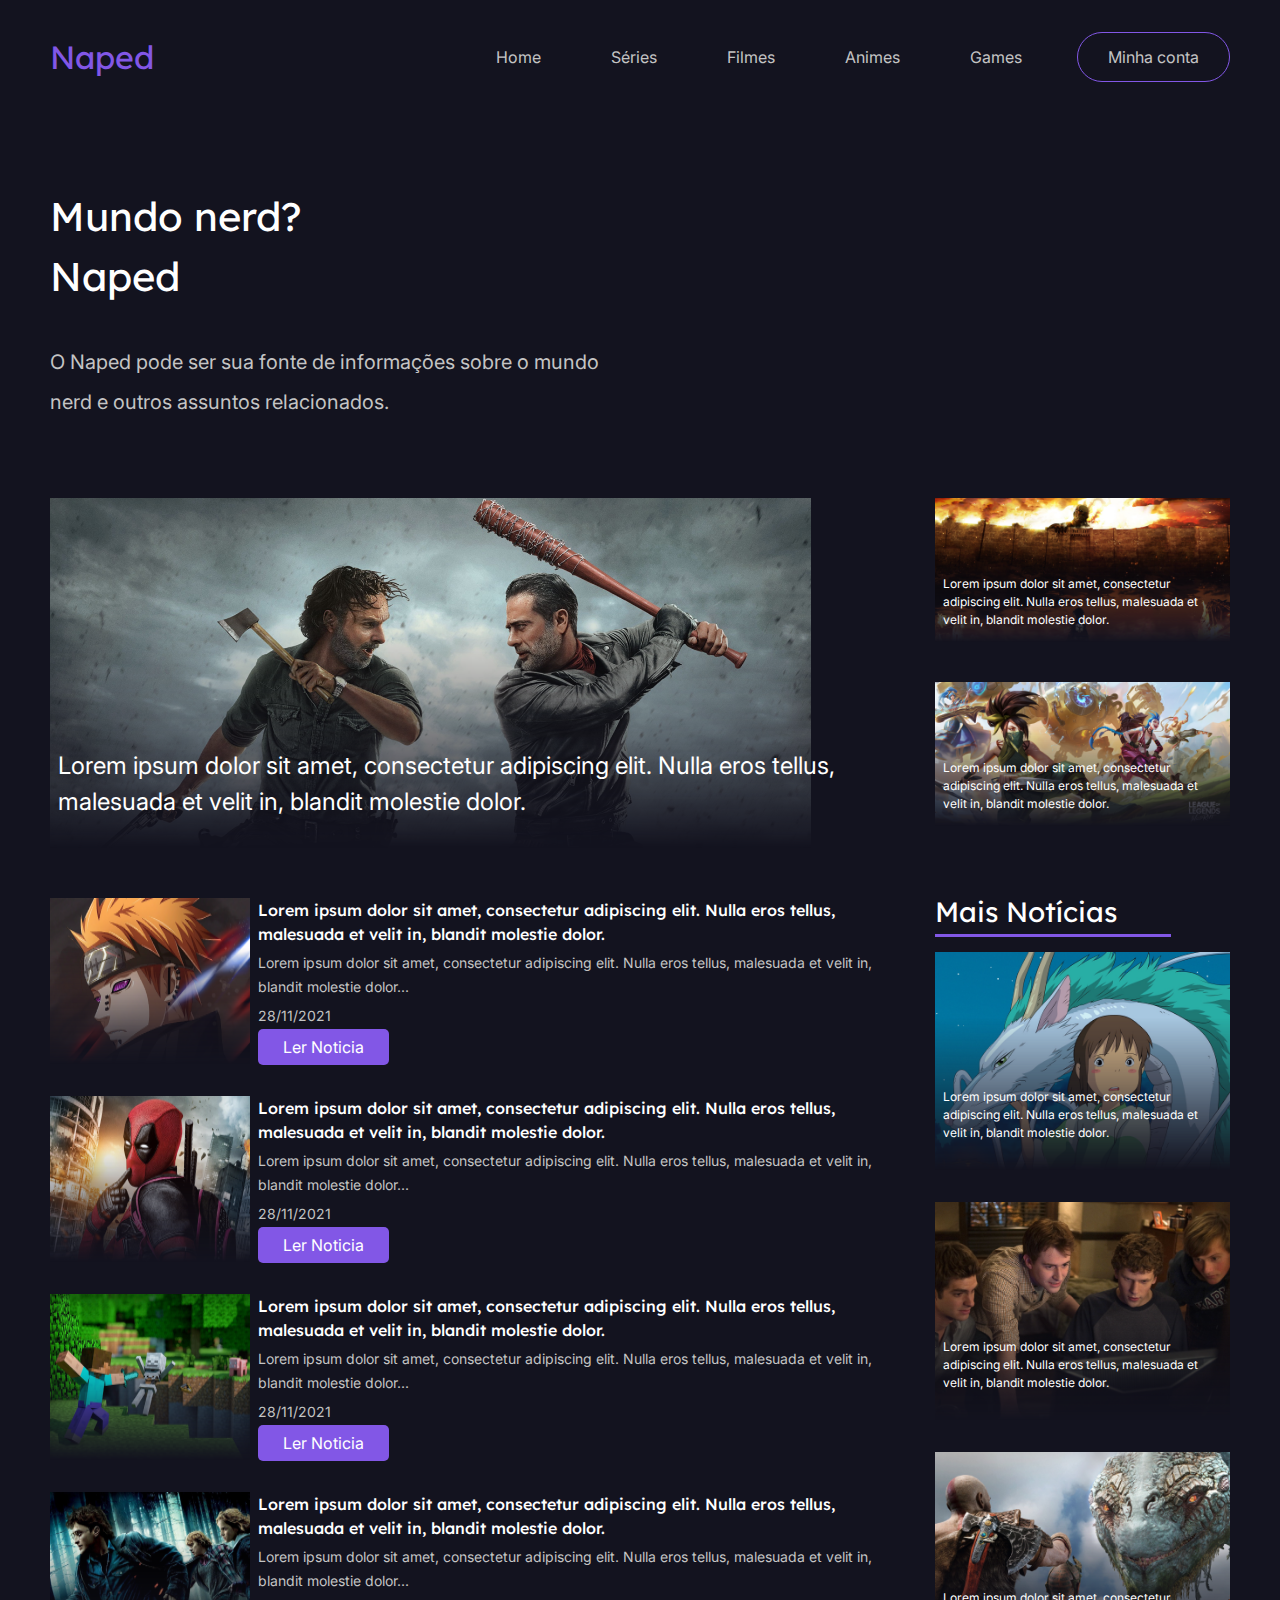
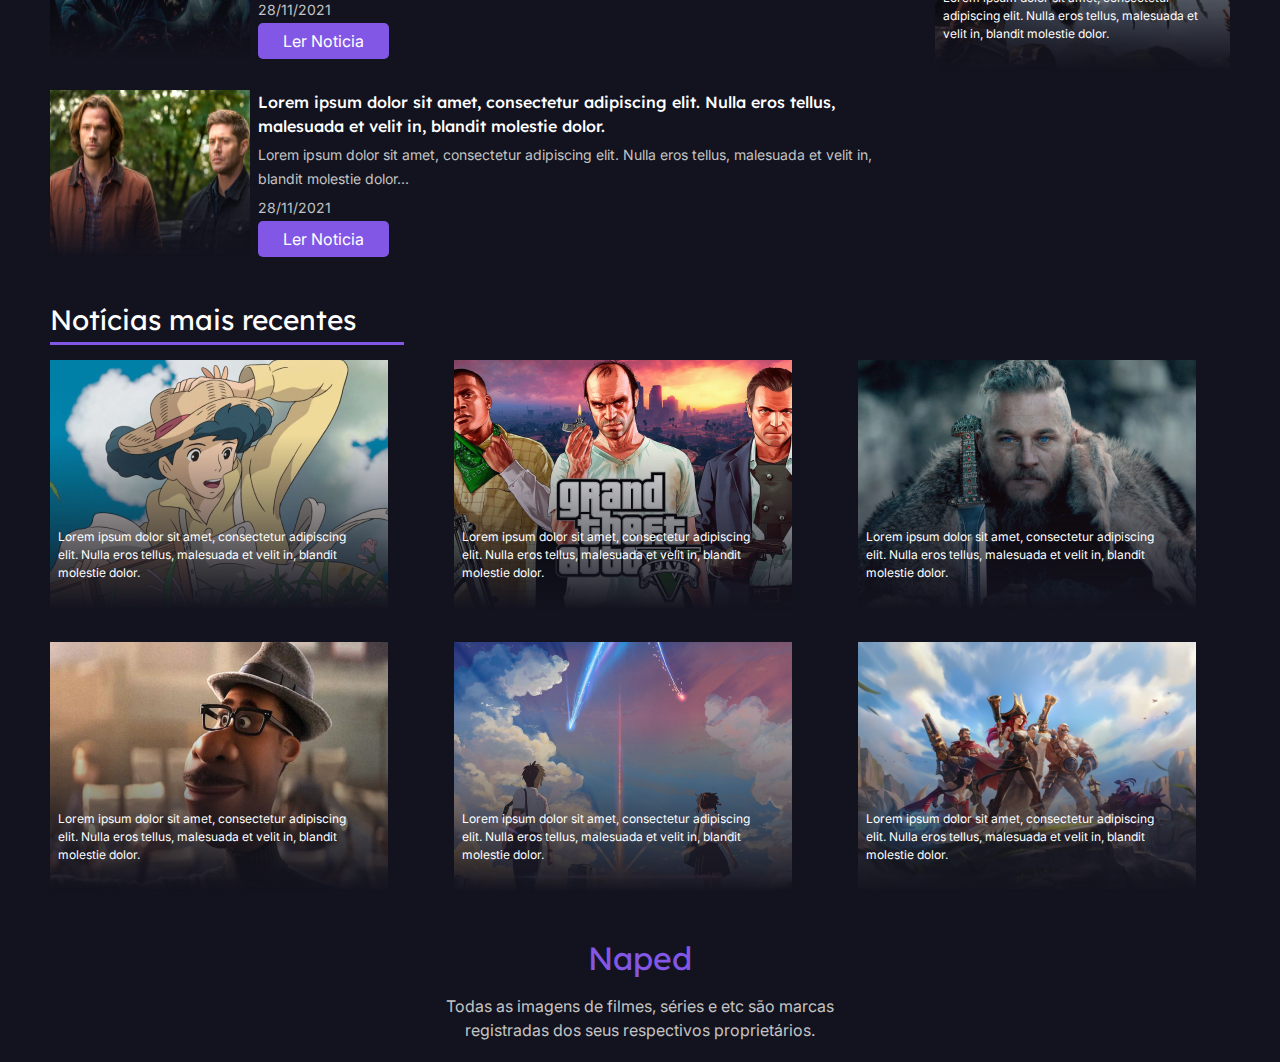
==== commit d20fd32f: "home toda responsiva" ====
--- a/index.html
+++ b/index.html
@@ -160,24 +160,26 @@
 
       <aside>
         <h5>Mais Notícias</h5>
-        <article class="aside-news">
-          <a href="">
-            <img src="assets/img/pagina-principal/viagem-chichiro.png" alt="">
-            <p>Lorem ipsum dolor sit amet, consectetur adipiscing elit. Nulla eros tellus, malesuada et velit in, blandit molestie dolor.</p>
-          </a>
-        </article>
-        <article class="aside-news">
-          <a href="">
-            <img src="assets/img/pagina-principal/a-rede-social.png" alt="">
-            <p>Lorem ipsum dolor sit amet, consectetur adipiscing elit. Nulla eros tellus, malesuada et velit in, blandit molestie dolor.</p>
-          </a>
-        </article>
-        <article class="aside-news">
-          <a href="">
-            <img src="assets/img/pagina-principal/kratos.png" alt="">
-            <p>Lorem ipsum dolor sit amet, consectetur adipiscing elit. Nulla eros tellus, malesuada et velit in, blandit molestie dolor.</p>
-          </a>
-        </article>-->
+        <div class="list-aside">
+          <article class="aside-news">
+            <a href="">
+              <img src="assets/img/pagina-principal/viagem-chichiro.png" alt="">
+              <p>Lorem ipsum dolor sit amet, consectetur adipiscing elit. Nulla eros tellus, malesuada et velit in, blandit molestie dolor.</p>
+            </a>
+          </article>
+          <article class="aside-news">
+            <a href="">
+              <img src="assets/img/pagina-principal/a-rede-social.png" alt="">
+              <p>Lorem ipsum dolor sit amet, consectetur adipiscing elit. Nulla eros tellus, malesuada et velit in, blandit molestie dolor.</p>
+            </a>
+          </article>
+          <article class="aside-news">
+            <a href="">
+              <img src="assets/img/pagina-principal/kratos.png" alt="">
+              <p>Lorem ipsum dolor sit amet, consectetur adipiscing elit. Nulla eros tellus, malesuada et velit in, blandit molestie dolor.</p>
+            </a>
+          </article>
+        </div>
       </aside>
   </section>
 
@@ -185,37 +187,37 @@
     <div class="container most-recents">
       <h5>Notícias mais recentes</h5>
       <div class="list-recents">
-        <article class="item-recente noticia noticia-secundaria">
+        <article class="item-recente">
           <a href="noticia.html">
             <img src="assets/img/pagina-principal/vidas-ao-vento.png" alt="">
             <p>Lorem ipsum dolor sit amet, consectetur adipiscing elit. Nulla eros tellus, malesuada et velit in, blandit molestie dolor.</p>
           </a>
         </article>
-        <article class="item-recente noticia noticia-secundaria">
+        <article class="item-recente">
           <a href="">
             <img src="assets/img/pagina-principal/gta-5.png" alt="">
             <p>Lorem ipsum dolor sit amet, consectetur adipiscing elit. Nulla eros tellus, malesuada et velit in, blandit molestie dolor.</p>
           </a>
         </article>
-        <article class="item-recente noticia noticia-secundaria">
+        <article class="item-recente">
           <a href="">
             <img src="assets/img/pagina-principal/vikings.png" alt="">
             <p>Lorem ipsum dolor sit amet, consectetur adipiscing elit. Nulla eros tellus, malesuada et velit in, blandit molestie dolor.</p>
           </a>
         </article>
-        <article class="item-recente noticia noticia-secundaria">
+        <article class="item-recente">
           <a href="">
             <img src="assets/img/pagina-principal/soul.png" alt="">
             <p>Lorem ipsum dolor sit amet, consectetur adipiscing elit. Nulla eros tellus, malesuada et velit in, blandit molestie dolor.</p>
           </a>
         </article>
-        <article class="item-recente noticia noticia-secundaria">
+        <article class="item-recente">
           <a href="">
             <img src="assets/img/pagina-principal/your-name.png" alt="">
             <p>Lorem ipsum dolor sit amet, consectetur adipiscing elit. Nulla eros tellus, malesuada et velit in, blandit molestie dolor.</p>
           </a>
         </article>
-        <article class="item-recente noticia noticia-secundaria">
+        <article class="item-recente">
           <a href="">
             <img src="assets/img/pagina-principal/key-visual.png" alt="">
             <p>Lorem ipsum dolor sit amet, consectetur adipiscing elit. Nulla eros tellus, malesuada et velit in, blandit molestie dolor.</p>
--- a/assets/css/main.css
+++ b/assets/css/main.css
@@ -1,2 +1,2 @@
-html,body,div,span,applet,object,iframe,h1,h2,h3,h4,h5,h6,p,blockquote,pre,a,abbr,acronym,address,big,cite,code,del,dfn,em,img,ins,kbd,q,s,samp,small,strike,strong,sub,sup,tt,var,b,u,i,center,dl,dt,dd,ol,ul,li,fieldset,form,label,legend,table,caption,tbody,tfoot,thead,tr,th,td,article,aside,canvas,details,embed,figure,figcaption,footer,header,hgroup,menu,nav,output,ruby,section,summary,time,mark,audio,video{margin:0;padding:0;border:0;font-size:100%;font:inherit;vertical-align:baseline}article,aside,details,figcaption,figure,footer,header,hgroup,menu,nav,section{display:block}body{line-height:1}ol,ul{list-style:none}blockquote,q{quotes:none}blockquote:before,blockquote:after,q:before,q:after{content:'';content:none}table{border-collapse:collapse;border-spacing:0}.content-header{display:-webkit-box;display:-ms-flexbox;display:flex;-webkit-box-pack:justify;-ms-flex-pack:justify;justify-content:space-between;-webkit-box-align:center;-ms-flex-align:center;align-items:center;padding:2em 0}.logo{color:#8257e6;font-size:2em}#menu .fa-bars,#menu .fa-times{font-size:1.5em;color:#b2bec3}#menu #btn-mobile{display:none}@media only screen and (max-width: 430px){#menu #btn-mobile{display:block}}#menu #menu-nav{display:-webkit-box;display:-ms-flexbox;display:flex;-webkit-box-align:center;-ms-flex-align:center;align-items:center;gap:2.5em}#menu #menu-nav a{display:block;color:#c4c4c4;text-decoration:none;list-style:unset;padding:8px 15px}#menu #menu-nav a:hover{color:#ffffff}#menu #menu-nav .item-especial{border:1px solid #8257e6;border-radius:25px;padding:8px 15px}@media only screen and (max-width: 1180px){#menu #menu-nav{gap:0.5em}}@media only screen and (max-width: 430px){#menu #menu-nav{display:block;position:absolute;width:100%;top:80px;height:0;right:0;background-color:#13131f;z-index:1000;visibility:hidden;-webkit-transition:0.5s;transition:0.5s;overflow-y:hidden}#menu #menu-nav .item-especial{border:none;border-radius:none;padding:0}}@media only screen and (max-width: 430px){#menu.active #menu-nav{height:200px;display:block;visibility:visible;overflow-y:auto}}.intro{margin:2.5em 0;color:#ffffff}.intro div{display:block;padding:1em 0}.intro div h1{font-size:2.5em;line-height:1.5em}.intro .paragrafo{width:50%;color:#c4c4c4;font-size:1.25em;line-height:2em}@media only screen and (max-width: 1180px){.intro{margin:1.5em 0}.intro .paragrafo{width:80%}}.noticias-principais{display:-ms-grid;display:grid;-ms-grid-columns:3fr 1fr;grid-template-columns:3fr 1fr}.noticias-principais .card-principal p{font-size:1.5em;width:90%;line-height:1.5em;position:relative;padding:8px;top:-90px;color:#ffffff}.noticias-principais .cards-secundarios{display:-webkit-box;display:-ms-flexbox;display:flex;-webkit-box-orient:vertical;-webkit-box-direction:normal;-ms-flex-direction:column;flex-direction:column}.noticias-principais .cards-secundarios p{font-size:0.75em;line-height:1.5em;color:#ffffff;top:-65px;padding:8px;position:relative}@media only screen and (max-width: 1180px){.noticias-principais{-ms-grid-columns:1fr;grid-template-columns:1fr}.noticias-principais .card-principal img{margin:0 auto}.noticias-principais .card-principal p{margin:10px}.noticias-principais .cards-secundarios{display:-webkit-box;display:-ms-flexbox;display:flex;-webkit-box-orient:horizontal;-webkit-box-direction:normal;-ms-flex-direction:row;flex-direction:row;gap:2.5em}.noticias-principais .cards-secundarios img{margin:0 auto}.noticias-principais .cards-secundarios p{margin:10px;width:85%}}.secondary-area{display:-ms-grid;display:grid;-ms-grid-columns:3fr 1fr;grid-template-columns:3fr 1fr}.secondary-area .list-news{display:-ms-grid;display:grid;gap:2em}.secondary-area .list-news .news-item{display:-webkit-box;display:-ms-flexbox;display:flex;gap:.5em}.secondary-area .list-news .news-item li{width:95%;color:#ffffff;margin-bottom:5px;line-height:1.5em}.secondary-area .list-news .news-item li p{font-size:.875em;color:#c4c4c4}.secondary-area .list-news .news-item li p.data{margin-bottom:.5em}.secondary-area .list-news .news-item .link-noticia{font-weight:500}.secondary-area .list-news .news-item .botao-noticia{padding:8px 25px;color:#ffffff;background:#8257e6;border-radius:5px}@media only screen and (max-width: 1180px){.secondary-area .list-news .news-item p{display:none}.secondary-area .list-news .news-item .link-noticia{font-weight:300;margin-bottom:20px}}aside h5{font-size:1.75em;margin-bottom:15px;color:#ffffff}aside h5:after{content:"";display:block;height:3px;width:80%;background:#8257e6;margin-top:8px}aside .aside-news p{font-size:0.75em;line-height:1.5em;color:#ffffff;top:-65px;padding:8px;position:relative}@media only screen and (max-width: 1180px){aside h5{font-size:1.5em;margin-bottom:15px;color:#ffffff}aside h5:after{content:"";display:block;height:3px;width:90%;background:#8257e6;margin-top:8px}aside .aside-news p{font-size:0.675em;top:-65px}}.recents{margin-top:50px}.most-recents h5{font-size:1.75em;margin-bottom:15px;color:#ffffff}.most-recents h5:after{content:"";display:block;height:3px;width:30%;background:#8257e6;margin-top:8px}.most-recents .list-recents{display:-ms-grid;display:grid;-ms-grid-columns:1fr 1fr 1fr;grid-template-columns:1fr 1fr 1fr}.most-recents .list-recents p{width:80%;font-size:0.75em;line-height:1.5em;color:#ffffff;top:-65px;padding:8px;position:relative}@media only screen and (max-width: 1180px){.most-recents .list-recents{-ms-grid-columns:1fr 1fr;grid-template-columns:1fr 1fr;gap:0 2.5em}.most-recents .list-recents h5{font-size:1.5em}.most-recents .list-recents h5:after{content:"";display:block;height:3px;width:30%;background:#8257e6;margin-top:8px}.most-recents .list-recents img{margin:0 auto}.most-recents .list-recents p{margin:10px}}footer{display:-ms-grid;display:grid}footer .logo{color:#8257e6;font-size:2em;text-align:center}footer p{width:40%;margin:20px auto;text-align:center;color:#c4c4c4;line-height:1.5em}@media only screen and (max-width: 1180px){footer p{width:60%}}.content-noticia .info-noticia{display:-ms-grid;display:grid;gap:1em;margin-top:60px}.content-noticia .info-noticia h2{line-height:1.5em;font-size:2em;color:#ffffff}.content-noticia .info-noticia p{color:#c4c4c4}.content-noticia .info-noticia p.subtitulo{font-size:1.25em}.content-noticia .info-noticia p.data{font-size:0.875em;font-weight:300}.content-noticia article{margin:40px 0;display:-ms-grid;display:grid;gap:2em}.content-noticia article p{font-size:1.25em;line-height:2em;color:#c4c4c4}.content-not-found{display:-ms-grid;display:grid;-ms-grid-columns:1fr 1fr;grid-template-columns:1fr 1fr;height:600px;-webkit-box-pack:center;-ms-flex-pack:center;justify-content:center;-webkit-box-align:center;-ms-flex-align:center;align-items:center}.content-not-found p{font-size:1.125em;line-height:2em;color:#c4c4c4}.content-not-found .info-erro{display:-ms-grid;display:grid;gap:2em}.content-not-found .info-erro h1{font-size:2.5em;color:#ffffff;width:75%;line-height:1.5em}.content-not-found .info-erro p{width:80%}.content-not-found .info-erro .botao{padding:8px 25px;color:#ffffff;background:#8257e6;border-radius:5px}.content-not-found .img-erro{display:-ms-grid;display:grid;-webkit-box-pack:center;-ms-flex-pack:center;justify-content:center;gap:2em}.content-not-found .img-erro p{margin:0 auto;text-align:center}.intro-anime{margin:50px 0 30px;margin:2.5em 0;color:#ffffff}.intro-anime .apresentacao-anime{display:-ms-grid;display:grid;gap:2em;margin-bottom:50px}.intro-anime .apresentacao-anime div{position:absolute;top:180px;padding:20px}.intro-anime .apresentacao-anime div h1{font-size:2.5em;line-height:1.5em}@media only screen and (max-width: 1180px){.intro-anime .apresentacao-anime div h1{font-size:2.25em}}.intro-anime .apresentacao-anime div .paragrafo{width:60%;color:#c4c4c4;font-size:1.25em;line-height:2em}@media only screen and (max-width: 1180px){.intro-anime .apresentacao-anime div .paragrafo{font-size:1em}}input{-webkit-box-sizing:border-box;box-sizing:border-box;padding:15px;width:100%;color:#c4c4c4;background-color:#282830;border:none;font-size:1em;outline:none}.animes{margin-bottom:50px}.lista-animes{display:-ms-grid;display:grid;-ms-grid-columns:1fr 1fr 1fr;grid-template-columns:1fr 1fr 1fr;gap:2em 4.5em}.lista-animes p{width:80%;font-size:0.75em;line-height:1.5em;color:#ffffff;margin-top:-65px;padding:8px;position:relative}@media only screen and (max-width: 1180px){.lista-animes p{width:100%;font-size:0.625em}}body{background-color:#13131f;-webkit-box-sizing:border-box;box-sizing:border-box;font-family:'Inter', sans-serif}h1,h2,h3,h4,h5,h6{font-family:'Lexend Deca', sans-serif}a{text-decoration:none}img{display:block;max-width:100%;-webkit-mask-image:-webkit-gradient(linear, left bottom, left top, from(transparent), color-stop(70%, #fff));-webkit-mask-image:linear-gradient(to top, transparent 0%, #fff 70%)}img:hover{-webkit-mask-image:-webkit-gradient(linear, left bottom, left top, from(transparent), color-stop(20%, #fff));-webkit-mask-image:linear-gradient(to top, transparent 0%, #fff 20%)}.container{width:1180px;margin:0 auto}@media only screen and (max-width: 1180px){.container{width:780px}}@media only screen and (max-width: 430px){.container{width:95%}}
+html,body,div,span,applet,object,iframe,h1,h2,h3,h4,h5,h6,p,blockquote,pre,a,abbr,acronym,address,big,cite,code,del,dfn,em,img,ins,kbd,q,s,samp,small,strike,strong,sub,sup,tt,var,b,u,i,center,dl,dt,dd,ol,ul,li,fieldset,form,label,legend,table,caption,tbody,tfoot,thead,tr,th,td,article,aside,canvas,details,embed,figure,figcaption,footer,header,hgroup,menu,nav,output,ruby,section,summary,time,mark,audio,video{margin:0;padding:0;border:0;font-size:100%;font:inherit;vertical-align:baseline}article,aside,details,figcaption,figure,footer,header,hgroup,menu,nav,section{display:block}body{line-height:1}ol,ul{list-style:none}blockquote,q{quotes:none}blockquote:before,blockquote:after,q:before,q:after{content:'';content:none}table{border-collapse:collapse;border-spacing:0}.content-header{display:-webkit-box;display:-ms-flexbox;display:flex;-webkit-box-pack:justify;-ms-flex-pack:justify;justify-content:space-between;-webkit-box-align:center;-ms-flex-align:center;align-items:center;padding:2em 0}.logo{color:#8257e6;font-size:2em}#menu .fa-bars,#menu .fa-times{font-size:1.5em;color:#b2bec3}#menu #btn-mobile{display:none}@media only screen and (max-width: 430px){#menu #btn-mobile{display:block}}#menu #menu-nav{display:-webkit-box;display:-ms-flexbox;display:flex;-webkit-box-align:center;-ms-flex-align:center;align-items:center;gap:2.5em}#menu #menu-nav a{display:block;color:#c4c4c4;text-decoration:none;list-style:unset;padding:8px 15px}#menu #menu-nav a:hover{color:#ffffff}#menu #menu-nav .item-especial{border:1px solid #8257e6;border-radius:25px;padding:8px 15px}@media only screen and (max-width: 1180px){#menu #menu-nav{gap:0.5em}}@media only screen and (max-width: 430px){#menu #menu-nav{display:block;position:absolute;width:100%;top:80px;height:0;right:0;background-color:#13131f;z-index:1000;visibility:hidden;-webkit-transition:0.5s;transition:0.5s;overflow-y:hidden}#menu #menu-nav .item-especial{border:none;border-radius:none;padding:0}}@media only screen and (max-width: 430px){#menu.active #menu-nav{height:200px;display:block;visibility:visible;overflow-y:auto}}.intro{margin:2.5em 0;color:#ffffff}.intro div{display:block;padding:1em 0}.intro div h1{font-size:2.5em;line-height:1.5em}.intro .paragrafo{width:50%;color:#c4c4c4;font-size:1.25em;line-height:2em}@media only screen and (max-width: 1180px){.intro{margin:1.5em 0}.intro .paragrafo{width:80%}}@media only screen and (max-width: 430px){.intro{margin:0}.intro div h1{font-size:2em;line-height:1.5em}.intro .paragrafo{font-size:1em;width:100%}}.prime-area{margin-bottom:50px}.noticias-principais{display:-ms-grid;display:grid;-ms-grid-columns:3fr 1fr;grid-template-columns:3fr 1fr}.noticias-principais .card-principal{position:relative}.noticias-principais .card-principal p{font-size:1.5em;width:90%;line-height:1.5em;padding:8px;color:#ffffff;position:absolute;bottom:20px}.noticias-principais .cards-secundarios{display:-webkit-box;display:-ms-flexbox;display:flex;-webkit-box-orient:vertical;-webkit-box-direction:normal;-ms-flex-direction:column;flex-direction:column;gap:2.5em}.noticias-principais .cards-secundarios article{position:relative}.noticias-principais .cards-secundarios article p{font-size:0.75em;line-height:1.5em;color:#ffffff;padding:8px;position:absolute;bottom:5px}@media only screen and (max-width: 1180px){.noticias-principais{-ms-grid-columns:1fr;grid-template-columns:1fr}.noticias-principais .card-principal img{margin:0 auto}.noticias-principais .card-principal p{margin:10px}.noticias-principais .cards-secundarios{display:-webkit-box;display:-ms-flexbox;display:flex;-webkit-box-orient:horizontal;-webkit-box-direction:normal;-ms-flex-direction:row;flex-direction:row;-webkit-box-pack:justify;-ms-flex-pack:justify;justify-content:space-between}.noticias-principais .cards-secundarios article{margin:0 auto}}@media only screen and (max-width: 430px){.noticias-principais .card-principal{margin-bottom:20px}.noticias-principais .card-principal p{font-size:0.875em;bottom:10px;margin:10px}.noticias-principais .cards-secundarios{display:-webkit-box;display:-ms-flexbox;display:flex;-webkit-box-orient:vertical;-webkit-box-direction:normal;-ms-flex-direction:column;flex-direction:column;gap:1em}.noticias-principais .cards-secundarios img{margin:0 auto}.noticias-principais .cards-secundarios p{margin:10px;width:85%;bottom:0}}.secondary-area{display:-ms-grid;display:grid;-ms-grid-columns:3fr 1fr;grid-template-columns:3fr 1fr}@media only screen and (max-width: 430px){.secondary-area{display:block}}.secondary-area .list-news{display:-ms-grid;display:grid;gap:2em}@media only screen and (max-width: 430px){.secondary-area .list-news{margin-bottom:40px}}.secondary-area .list-news .news-item{display:-webkit-box;display:-ms-flexbox;display:flex;gap:.5em}.secondary-area .list-news .news-item li{width:95%;color:#ffffff;margin-bottom:5px;line-height:1.5em}.secondary-area .list-news .news-item li p{font-size:.875em;color:#c4c4c4}.secondary-area .list-news .news-item li p.data{margin-bottom:.5em}.secondary-area .list-news .news-item .link-noticia{font-weight:500}.secondary-area .list-news .news-item .botao-noticia{padding:8px 25px;color:#ffffff;background:#8257e6;border-radius:5px}@media only screen and (max-width: 1180px){.secondary-area .list-news .news-item p{display:none}.secondary-area .list-news .news-item .link-noticia{font-weight:300;margin-bottom:20px}}@media only screen and (max-width: 430px){.secondary-area .list-news .news-item .link-noticia{font-size:0.875em;margin-bottom:20px}.secondary-area .list-news .news-item img{width:90%;height:80%}}aside h5{font-size:1.75em;margin-bottom:15px;color:#ffffff}aside h5:after{content:"";display:block;height:3px;width:80%;background:#8257e6;margin-top:8px}aside .list-aside{display:-ms-grid;display:grid;gap:2em}aside .list-aside .aside-news{position:relative}aside .list-aside .aside-news p{font-size:0.75em;line-height:1.5em;color:#ffffff;padding:8px;position:absolute;bottom:20px}@media only screen and (max-width: 1180px){aside .list-aside h5{font-size:1.5em;margin-bottom:15px;color:#ffffff}aside .list-aside h5:after{content:"";display:block;height:3px;width:90%;background:#8257e6;margin-top:8px}aside .list-aside .aside-news p{font-size:0.675em;bottom:5px}}@media only screen and (max-width: 430px){aside .list-aside h5:after{content:"";display:block;height:3px;width:60%;background:#8257e6;margin-top:8px}aside .list-aside img{margin:0 auto}aside .list-aside p{margin:0 0 0 20px;width:80%;text-align:center}}.recents{margin:50px 0}.most-recents h5{font-size:1.75em;margin-bottom:15px;color:#ffffff}.most-recents h5:after{content:"";display:block;height:3px;width:30%;background:#8257e6;margin-top:8px}.most-recents .list-recents{display:-ms-grid;display:grid;-ms-grid-columns:1fr 1fr 1fr;grid-template-columns:1fr 1fr 1fr;gap:2em}.most-recents .list-recents article{position:relative}.most-recents .list-recents article p{width:80%;font-size:0.75em;line-height:1.5em;color:#ffffff;padding:8px;position:absolute;bottom:20px}@media only screen and (max-width: 1180px){.most-recents .list-recents{-ms-grid-columns:1fr 1fr;grid-template-columns:1fr 1fr;gap:2em}.most-recents .list-recents h5{font-size:1.5em}.most-recents .list-recents h5:after{content:"";display:block;height:3px;width:30%;background:#8257e6;margin-top:8px}.most-recents .list-recents img{margin:0 auto}.most-recents .list-recents p{margin:0 0 0 20px;bottom:10px}}@media only screen and (max-width: 430px){.most-recents .list-recents{-ms-grid-columns:1fr;grid-template-columns:1fr}.most-recents .list-recents h5:after{content:"";display:block;height:3px;width:100%;background:#8257e6;margin-top:8px}.most-recents .list-recents p{margin:0 0 0 20px;width:80%}}footer{display:-ms-grid;display:grid}footer .logo{color:#8257e6;font-size:2em;text-align:center}footer p{width:40%;margin:20px auto;text-align:center;color:#c4c4c4;line-height:1.5em}@media only screen and (max-width: 1180px){footer p{width:60%}}@media only screen and (max-width: 430px){footer p{font-size:.875em;width:80%}}.content-noticia .info-noticia{display:-ms-grid;display:grid;gap:1em;margin-top:60px}.content-noticia .info-noticia h2{line-height:1.5em;font-size:2em;color:#ffffff}.content-noticia .info-noticia p{color:#c4c4c4}.content-noticia .info-noticia p.subtitulo{font-size:1.25em}.content-noticia .info-noticia p.data{font-size:0.875em;font-weight:300}.content-noticia article{margin:40px 0;display:-ms-grid;display:grid;gap:2em}.content-noticia article p{font-size:1.25em;line-height:2em;color:#c4c4c4}.content-not-found{display:-ms-grid;display:grid;-ms-grid-columns:1fr 1fr;grid-template-columns:1fr 1fr;height:600px;-webkit-box-pack:center;-ms-flex-pack:center;justify-content:center;-webkit-box-align:center;-ms-flex-align:center;align-items:center}.content-not-found p{font-size:1.125em;line-height:2em;color:#c4c4c4}.content-not-found .info-erro{display:-ms-grid;display:grid;gap:2em}.content-not-found .info-erro h1{font-size:2.5em;color:#ffffff;width:75%;line-height:1.5em}.content-not-found .info-erro p{width:80%}.content-not-found .info-erro .botao{padding:8px 25px;color:#ffffff;background:#8257e6;border-radius:5px}.content-not-found .img-erro{display:-ms-grid;display:grid;-webkit-box-pack:center;-ms-flex-pack:center;justify-content:center;gap:2em}.content-not-found .img-erro p{margin:0 auto;text-align:center}.intro-anime{margin:50px 0 30px;margin:2.5em 0;color:#ffffff}.intro-anime .apresentacao-anime{display:-ms-grid;display:grid;gap:2em;margin-bottom:50px}.intro-anime .apresentacao-anime div{position:absolute;top:180px;padding:20px}.intro-anime .apresentacao-anime div h1{font-size:2.5em;line-height:1.5em}@media only screen and (max-width: 1180px){.intro-anime .apresentacao-anime div h1{font-size:2.25em}}.intro-anime .apresentacao-anime div .paragrafo{width:60%;color:#c4c4c4;font-size:1.25em;line-height:2em}@media only screen and (max-width: 1180px){.intro-anime .apresentacao-anime div .paragrafo{font-size:1em}}input{-webkit-box-sizing:border-box;box-sizing:border-box;padding:15px;width:100%;color:#c4c4c4;background-color:#282830;border:none;font-size:1em;outline:none}.animes{margin-bottom:50px}.lista-animes{display:-ms-grid;display:grid;-ms-grid-columns:1fr 1fr 1fr;grid-template-columns:1fr 1fr 1fr;gap:2em 4.5em}.lista-animes p{width:80%;font-size:0.75em;line-height:1.5em;color:#ffffff;margin-top:-65px;padding:8px;position:relative}@media only screen and (max-width: 1180px){.lista-animes p{width:100%;font-size:0.625em}}body{background-color:#13131f;-webkit-box-sizing:border-box;box-sizing:border-box;font-family:'Inter', sans-serif}h1,h2,h3,h4,h5,h6{font-family:'Lexend Deca', sans-serif}a{text-decoration:none}img{display:block;max-width:100%;-webkit-mask-image:-webkit-gradient(linear, left bottom, left top, from(transparent), color-stop(70%, #fff));-webkit-mask-image:linear-gradient(to top, transparent 0%, #fff 70%)}img:hover{-webkit-mask-image:-webkit-gradient(linear, left bottom, left top, from(transparent), color-stop(20%, #fff));-webkit-mask-image:linear-gradient(to top, transparent 0%, #fff 20%)}.container{width:1180px;margin:0 auto}@media only screen and (max-width: 1180px){.container{width:780px}}@media only screen and (max-width: 430px){.container{width:95%}}
 /*# sourceMappingURL=main.css.map */